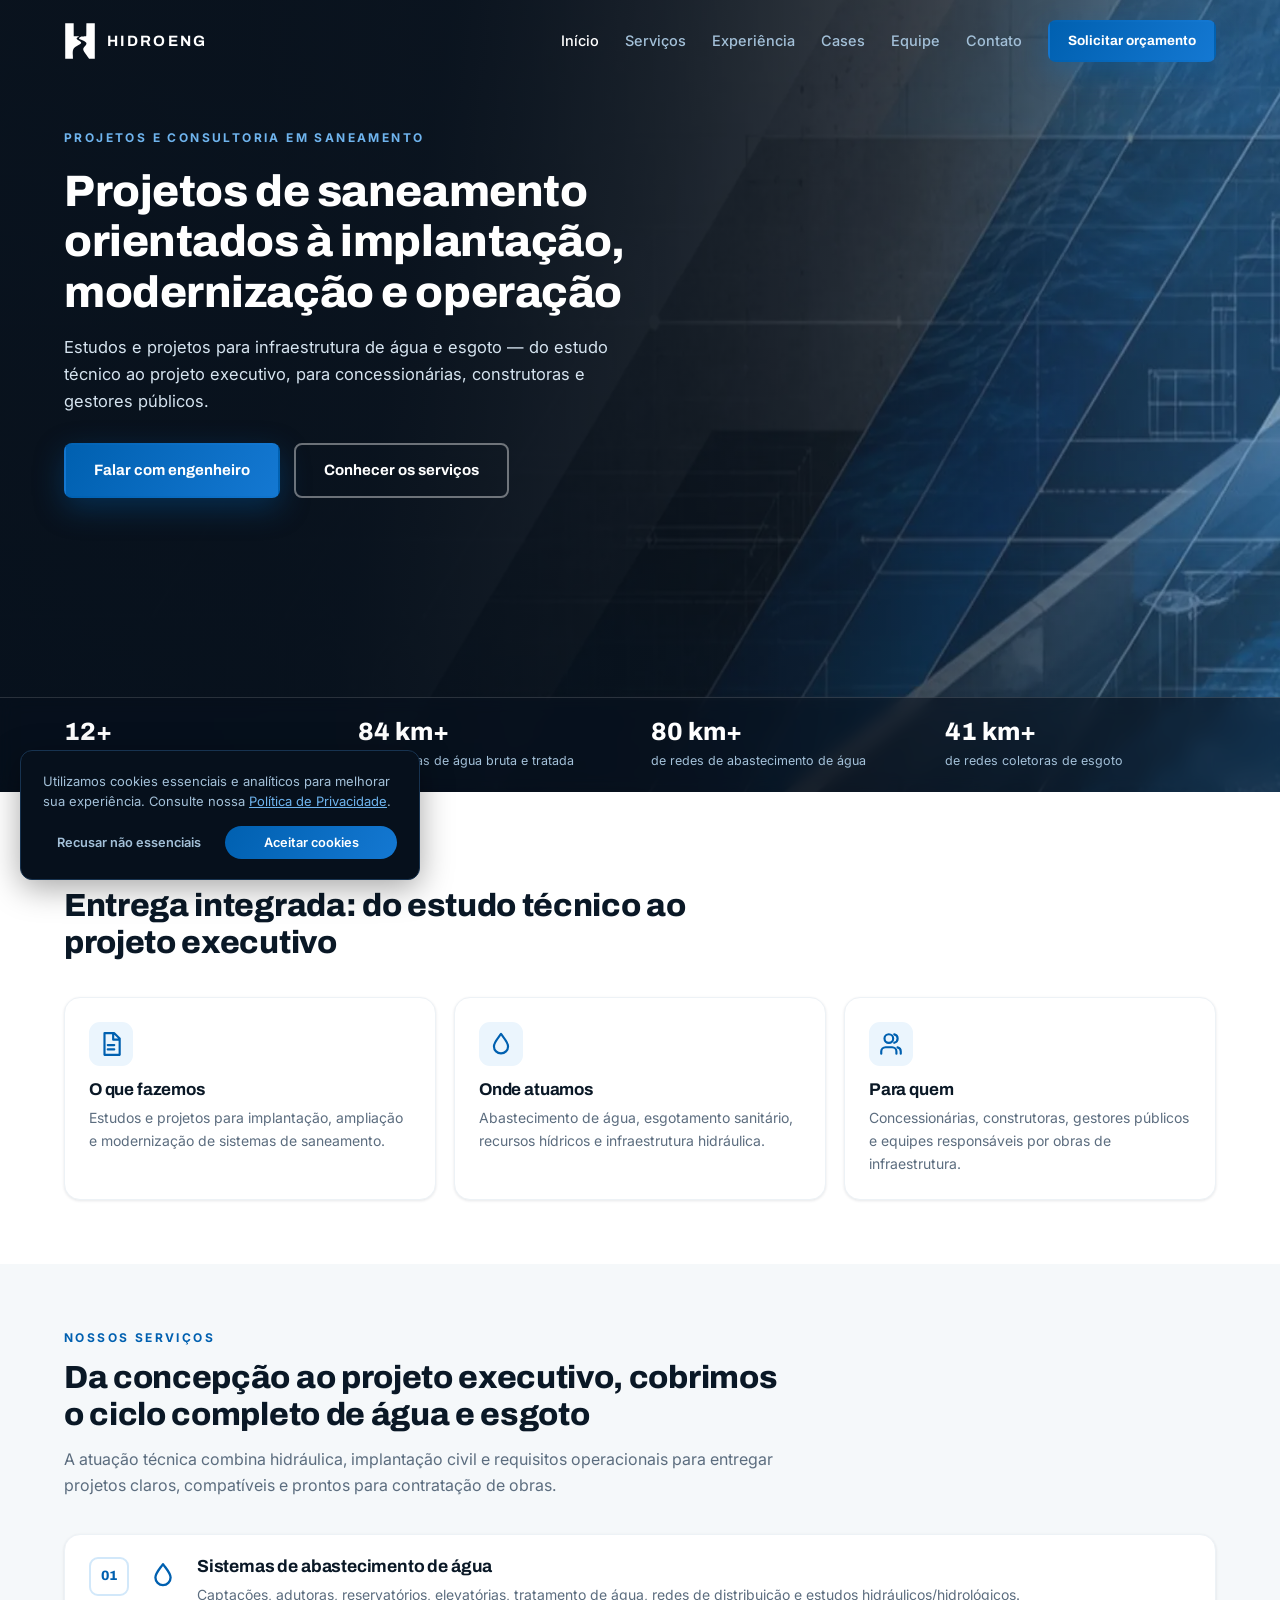
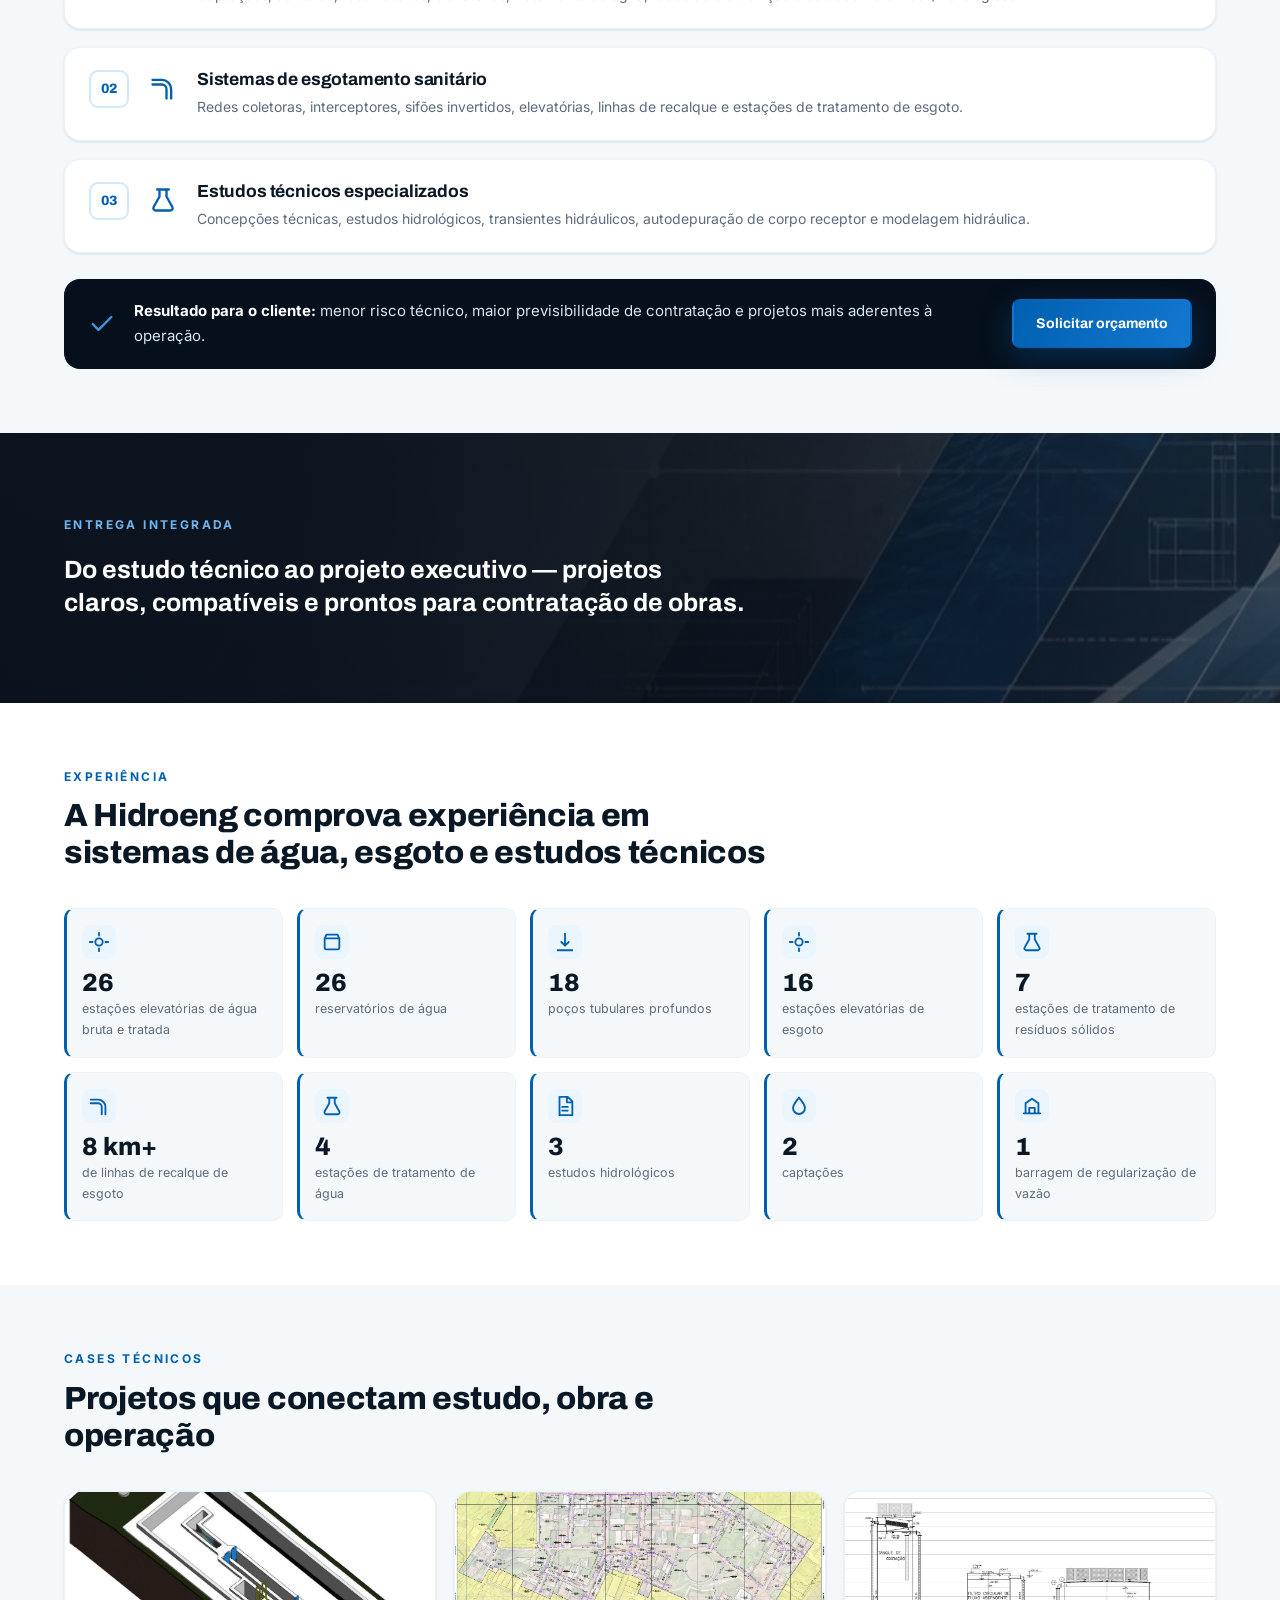
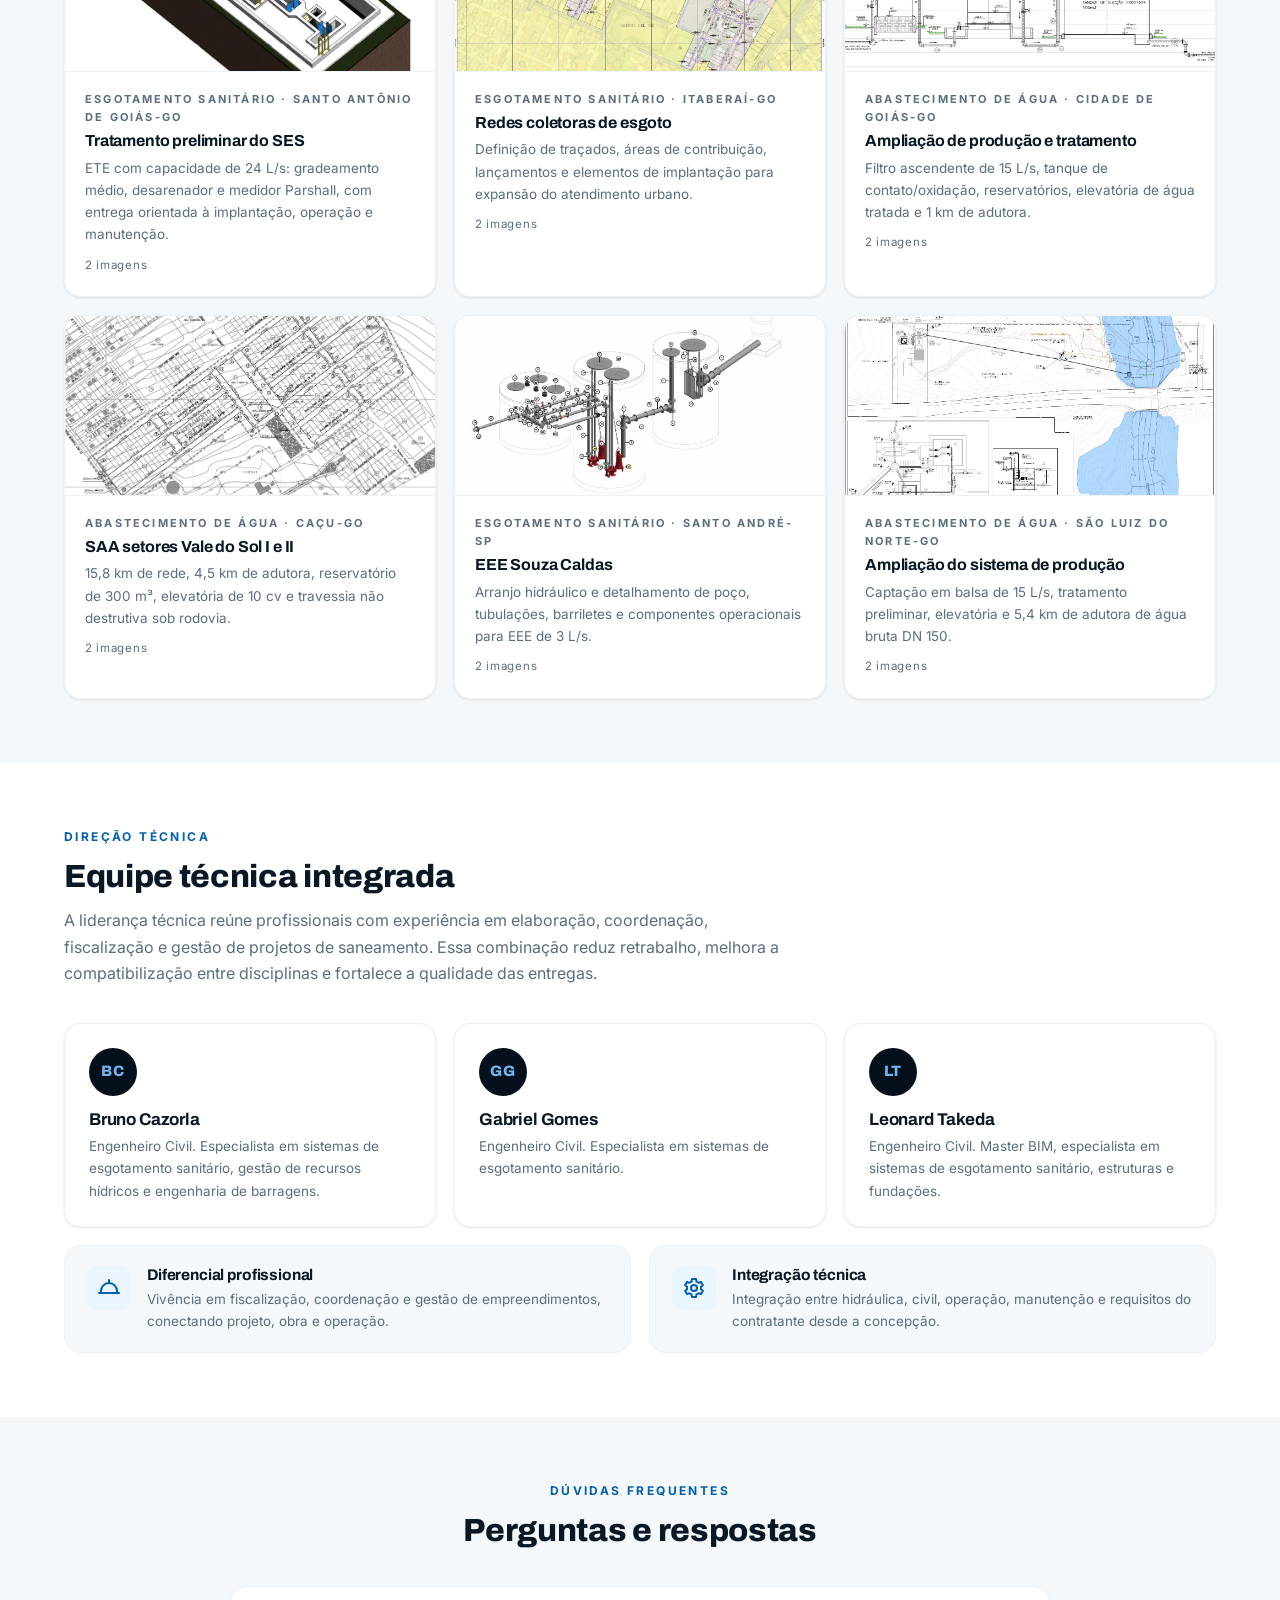
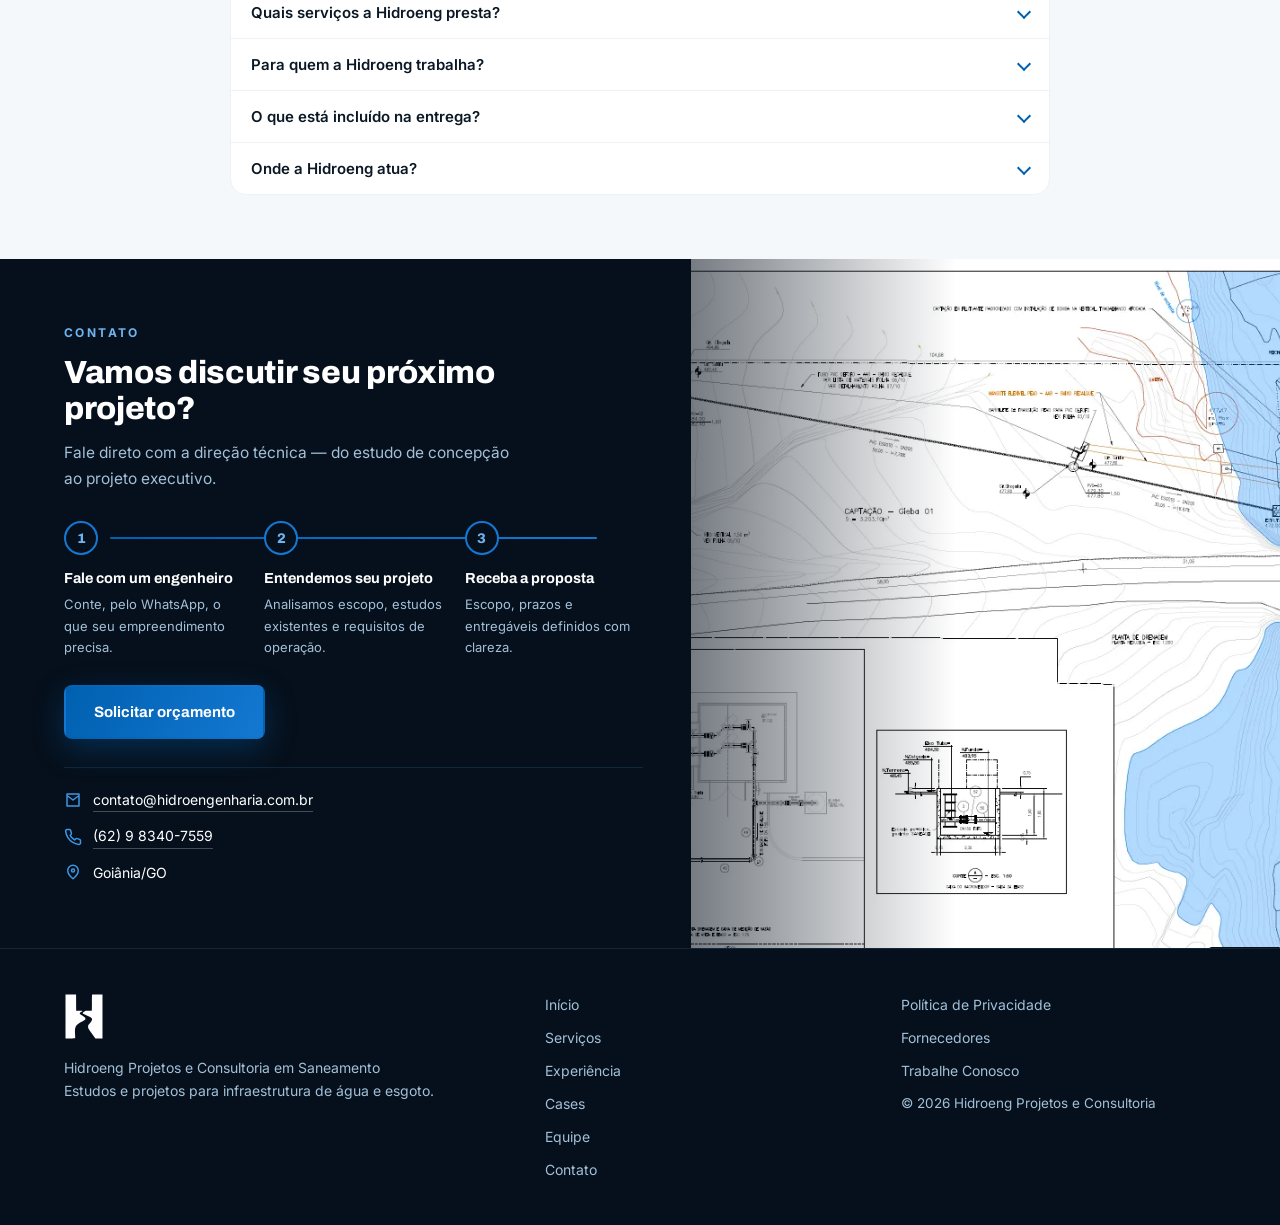
==== Site/index.html @ 8f7444ea "Revisão: composição compacta + proporção 60-30-10 (cases em tema claro); CTA split assimétrico; vers" ====
<!DOCTYPE html>
<html lang="pt-BR">
<head>
<meta charset="UTF-8">
<meta name="viewport" content="width=device-width, initial-scale=1.0">
<title>Hidroeng — Projetos e Consultoria em Saneamento | Goiânia/GO</title>
<meta name="description" content="Estudos e projetos para infraestrutura de água e esgoto — do estudo técnico ao projeto executivo, para concessionárias, construtoras e gestores públicos.">
<link rel="icon" type="image/svg+xml" href="assets/logos/logo-azul.svg">
<link rel="icon" type="image/png" href="assets/logos/favicon.png">
<link rel="preconnect" href="https://fonts.googleapis.com">
<link rel="preconnect" href="https://fonts.gstatic.com" crossorigin>
<link href="https://fonts.googleapis.com/css2?family=Archivo:wght@500;600;700;800&family=Inter:wght@400;500;600;700&display=swap" rel="stylesheet">
<link rel="stylesheet" href="css/styles.css">
</head>
<body>

<a href="#inicio" class="skip-link">Pular para o conteúdo</a>

<!-- Loader -->
<div class="loader" id="loader" aria-hidden="true">
  <img src="assets/logos/logo-branco.svg" alt="" width="56" height="66">
  <div class="loader-bar"><span></span></div>
</div>

<!-- Header -->
<header class="header" id="header">
  <div class="container header-inner">
    <a href="#inicio" class="brand" aria-label="Hidroeng — início">
      <img src="assets/logos/logo-branco.svg" alt="Hidroeng" width="34" height="40">
      <span>HIDROENG</span>
    </a>
    <nav class="nav" id="nav" aria-label="Navegação principal">
      <a href="#inicio">Início</a>
      <a href="#servicos">Serviços</a>
      <a href="#experiencia">Experiência</a>
      <a href="#cases">Cases</a>
      <a href="#equipe">Equipe</a>
      <a href="#contato">Contato</a>
      <a href="#contato" class="btn btn-primary btn-sm nav-cta" data-wa-btn="menu">Solicitar orçamento</a>
    </nav>
    <button class="burger" id="burger" aria-label="Abrir menu" aria-expanded="false" aria-controls="nav">
      <span></span><span></span><span></span>
    </button>
  </div>
</header>

<main>

<!-- 1. HERO -->
<section class="hero" id="inicio">
  <div class="hero-bg" data-parallax="0.1">
    <img src="assets/img/hero.webp" alt="Infraestrutura de barragem com lâmina d'água e linhas de projeto de engenharia" fetchpriority="high">
  </div>
  <div class="hero-overlay" aria-hidden="true"></div>
  <div class="container hero-inner">
    <p class="overline overline-hero" data-reveal>Projetos e Consultoria em Saneamento</p>
    <h1 data-reveal>Projetos de saneamento orientados à implantação, modernização e&nbsp;operação</h1>
    <p class="hero-sub" data-reveal>Estudos e projetos para infraestrutura de água e esgoto — do estudo técnico ao projeto executivo, para concessionárias, construtoras e gestores públicos.</p>
    <div class="hero-actions" data-reveal>
      <a href="#contato" class="btn btn-primary btn-lg" data-wa-btn="hero">Falar com engenheiro</a>
      <a href="#servicos" class="btn btn-ghost-light btn-lg">Conhecer os serviços</a>
    </div>
  </div>
  <div class="hero-stats">
    <div class="container hero-stats-grid">
      <div class="hstat" data-reveal><b><span data-count="12">12</span>+</b><span>anos de experiência em saneamento</span></div>
      <div class="hstat" data-reveal><b><span data-count="84">84</span> km+</b><span>de adutoras de água bruta e tratada</span></div>
      <div class="hstat" data-reveal><b><span data-count="80">80</span> km+</b><span>de redes de abastecimento de água</span></div>
      <div class="hstat" data-reveal><b><span data-count="41">41</span> km+</b><span>de redes coletoras de esgoto</span></div>
    </div>
  </div>
</section>

<!-- 2. APRESENTAÇÃO -->
<section class="section" id="apresentacao">
  <div class="container">
    <div class="section-head" data-reveal>
      <p class="overline">Apresentação</p>
      <h2>Entrega integrada: do estudo técnico ao projeto executivo</h2>
    </div>
    <div class="grid-3">
      <article class="fcard" data-reveal>
        <div class="ico" aria-hidden="true"><svg width="26" height="26" viewBox="0 0 24 24" fill="none" stroke="currentColor" stroke-width="2" stroke-linecap="round" stroke-linejoin="round"><path d="M6 2h9l5 5v15H6zM14 2v6h6M9 13h6M9 17h6"/></svg></div>
        <h3>O que fazemos</h3>
        <p>Estudos e projetos para implantação, ampliação e modernização de sistemas de saneamento.</p>
      </article>
      <article class="fcard" data-reveal>
        <div class="ico" aria-hidden="true"><svg width="26" height="26" viewBox="0 0 24 24" fill="none" stroke="currentColor" stroke-width="2" stroke-linecap="round" stroke-linejoin="round"><path d="M12 2.7C9 7 5.5 10.4 5.5 14.2a6.5 6.5 0 0 0 13 0C18.5 10.4 15 7 12 2.7z"/></svg></div>
        <h3>Onde atuamos</h3>
        <p>Abastecimento de água, esgotamento sanitário, recursos hídricos e infraestrutura hidráulica.</p>
      </article>
      <article class="fcard" data-reveal>
        <div class="ico" aria-hidden="true"><svg width="26" height="26" viewBox="0 0 24 24" fill="none" stroke="currentColor" stroke-width="2" stroke-linecap="round" stroke-linejoin="round"><path d="M17 21v-2a4 4 0 0 0-4-4H7a4 4 0 0 0-4 4v2M10 3a4 4 0 1 0 0 8 4 4 0 0 0 0-8zM21 21v-2a4 4 0 0 0-3-3.9M15 3.1a4 4 0 0 1 0 7.8"/></svg></div>
        <h3>Para quem</h3>
        <p>Concessionárias, construtoras, gestores públicos e equipes responsáveis por obras de infraestrutura.</p>
      </article>
    </div>
  </div>
</section>

<!-- 3. SERVIÇOS -->
<section class="section section-alt" id="servicos">
  <div class="container">
    <div class="section-head" data-reveal>
      <p class="overline">Nossos serviços</p>
      <h2>Da concepção ao projeto executivo, cobrimos o ciclo completo de água e esgoto</h2>
      <p class="lede">A atuação técnica combina hidráulica, implantação civil e requisitos operacionais para entregar projetos claros, compatíveis e prontos para contratação de obras.</p>
    </div>
    <div class="svc-list">
      <article class="svc" data-reveal>
        <span class="svc-n" aria-hidden="true">01</span>
        <div class="svc-ico" aria-hidden="true"><svg width="28" height="28" viewBox="0 0 24 24" fill="none" stroke="currentColor" stroke-width="2" stroke-linecap="round" stroke-linejoin="round"><path d="M12 2.7C9 7 5.5 10.4 5.5 14.2a6.5 6.5 0 0 0 13 0C18.5 10.4 15 7 12 2.7z"/></svg></div>
        <div>
          <h3>Sistemas de abastecimento de água</h3>
          <p>Captações, adutoras, reservatórios, elevatórias, tratamento de água, redes de distribuição e estudos hidráulicos/hidrológicos.</p>
        </div>
      </article>
      <article class="svc" data-reveal>
        <span class="svc-n" aria-hidden="true">02</span>
        <div class="svc-ico" aria-hidden="true"><svg width="28" height="28" viewBox="0 0 24 24" fill="none" stroke="currentColor" stroke-width="2" stroke-linecap="round" stroke-linejoin="round"><path d="M3 9h8a4 4 0 0 1 4 4v8M3 5h8a8 8 0 0 1 8 8v8"/></svg></div>
        <div>
          <h3>Sistemas de esgotamento sanitário</h3>
          <p>Redes coletoras, interceptores, sifões invertidos, elevatórias, linhas de recalque e estações de tratamento de esgoto.</p>
        </div>
      </article>
      <article class="svc" data-reveal>
        <span class="svc-n" aria-hidden="true">03</span>
        <div class="svc-ico" aria-hidden="true"><svg width="28" height="28" viewBox="0 0 24 24" fill="none" stroke="currentColor" stroke-width="2" stroke-linecap="round" stroke-linejoin="round"><path d="M9 3v6l-5 9a2 2 0 0 0 1.8 3h12.4A2 2 0 0 0 20 18l-5-9V3M7 3h10"/></svg></div>
        <div>
          <h3>Estudos técnicos especializados</h3>
          <p>Concepções técnicas, estudos hidrológicos, transientes hidráulicos, autodepuração de corpo receptor e modelagem hidráulica.</p>
        </div>
      </article>
    </div>
    <div class="result-band" data-reveal>
      <svg width="28" height="28" viewBox="0 0 24 24" fill="none" stroke="currentColor" stroke-width="2" stroke-linecap="round" stroke-linejoin="round" aria-hidden="true"><path d="M20 6L9 17l-5-5"/></svg>
      <p><strong>Resultado para o cliente:</strong> menor risco técnico, maior previsibilidade de contratação e projetos mais aderentes à operação.</p>
      <a href="#contato" class="btn btn-primary btn-base" data-wa-btn="servicos">Solicitar orçamento</a>
    </div>
  </div>
</section>

<!-- Faixa editorial -->
<section class="editorial-break" data-parallax="0.12">
  <img src="assets/img/banda.webp" alt="" aria-hidden="true">
  <div class="container editorial-inner" data-reveal>
    <p class="overline overline-hero">Entrega integrada</p>
    <p class="editorial-line">Do estudo técnico ao projeto executivo — projetos claros, compatíveis e prontos para contratação de obras.</p>
  </div>
</section>

<!-- 4. EXPERIÊNCIA -->
<section class="section" id="experiencia">
  <div class="container">
    <div class="section-head" data-reveal>
      <p class="overline">Experiência</p>
      <h2>A Hidroeng comprova experiência em sistemas de água, esgoto e estudos técnicos</h2>
    </div>
    <div class="stats-grid">
      <div class="stat" data-reveal><div class="ico" aria-hidden="true"><svg width="22" height="22" viewBox="0 0 24 24" fill="none" stroke="currentColor" stroke-width="2" stroke-linecap="round" stroke-linejoin="round"><path d="M12 8a4 4 0 1 0 0 8 4 4 0 0 0 0-8zM12 2v3M12 19v3M2 12h3M19 12h3"/></svg></div><b><span data-count="27">27</span></b><span>estações elevatórias de água bruta e tratada</span></div>
      <div class="stat" data-reveal><div class="ico" aria-hidden="true"><svg width="22" height="22" viewBox="0 0 24 24" fill="none" stroke="currentColor" stroke-width="2" stroke-linecap="round" stroke-linejoin="round"><path d="M4 8h16v10a2 2 0 0 1-2 2H6a2 2 0 0 1-2-2zM4 8l2-4h12l2 4"/></svg></div><b><span data-count="27">27</span></b><span>reservatórios de água</span></div>
      <div class="stat" data-reveal><div class="ico" aria-hidden="true"><svg width="22" height="22" viewBox="0 0 24 24" fill="none" stroke="currentColor" stroke-width="2" stroke-linecap="round" stroke-linejoin="round"><path d="M12 3v13M8 12l4 4 4-4M4 21h16"/></svg></div><b><span data-count="20">20</span></b><span>poços tubulares profundos</span></div>
      <div class="stat" data-reveal><div class="ico" aria-hidden="true"><svg width="22" height="22" viewBox="0 0 24 24" fill="none" stroke="currentColor" stroke-width="2" stroke-linecap="round" stroke-linejoin="round"><path d="M12 8a4 4 0 1 0 0 8 4 4 0 0 0 0-8zM12 2v3M12 19v3M2 12h3M19 12h3"/></svg></div><b><span data-count="19">19</span></b><span>estações elevatórias de esgoto</span></div>
      <div class="stat" data-reveal><div class="ico" aria-hidden="true"><svg width="22" height="22" viewBox="0 0 24 24" fill="none" stroke="currentColor" stroke-width="2" stroke-linecap="round" stroke-linejoin="round"><path d="M9 3v6l-5 9a2 2 0 0 0 1.8 3h12.4A2 2 0 0 0 20 18l-5-9V3M7 3h10"/></svg></div><b><span data-count="9">9</span></b><span>estações de tratamento de resíduos sólidos</span></div>
      <div class="stat" data-reveal><div class="ico" aria-hidden="true"><svg width="22" height="22" viewBox="0 0 24 24" fill="none" stroke="currentColor" stroke-width="2" stroke-linecap="round" stroke-linejoin="round"><path d="M3 9h8a4 4 0 0 1 4 4v8M3 5h8a8 8 0 0 1 8 8v8"/></svg></div><b><span data-count="8">8</span> km+</b><span>de linhas de recalque de esgoto</span></div>
      <div class="stat" data-reveal><div class="ico" aria-hidden="true"><svg width="22" height="22" viewBox="0 0 24 24" fill="none" stroke="currentColor" stroke-width="2" stroke-linecap="round" stroke-linejoin="round"><path d="M9 3v6l-5 9a2 2 0 0 0 1.8 3h12.4A2 2 0 0 0 20 18l-5-9V3M7 3h10"/></svg></div><b><span data-count="4">4</span></b><span>estações de tratamento de água</span></div>
      <div class="stat" data-reveal><div class="ico" aria-hidden="true"><svg width="22" height="22" viewBox="0 0 24 24" fill="none" stroke="currentColor" stroke-width="2" stroke-linecap="round" stroke-linejoin="round"><path d="M6 2h9l5 5v15H6zM14 2v6h6M9 13h6M9 17h6"/></svg></div><b><span data-count="4">4</span></b><span>estudos hidrológicos</span></div>
      <div class="stat" data-reveal><div class="ico" aria-hidden="true"><svg width="22" height="22" viewBox="0 0 24 24" fill="none" stroke="currentColor" stroke-width="2" stroke-linecap="round" stroke-linejoin="round"><path d="M12 2.7C9 7 5.5 10.4 5.5 14.2a6.5 6.5 0 0 0 13 0C18.5 10.4 15 7 12 2.7z"/></svg></div><b><span data-count="2">2</span></b><span>captações</span></div>
      <div class="stat" data-reveal><div class="ico" aria-hidden="true"><svg width="22" height="22" viewBox="0 0 24 24" fill="none" stroke="currentColor" stroke-width="2" stroke-linecap="round" stroke-linejoin="round"><path d="M3 20h18M5 20V9l7-5 7 5v11M9 20v-6h6v6"/></svg></div><b><span data-count="1">1</span></b><span>barragem de regularização de vazão</span></div>
    </div>
  </div>
</section>

<!-- 5. CASES -->
<section class="section section-alt" id="cases">
  <div class="container">
    <div class="section-head" data-reveal>
      <p class="overline">Cases técnicos</p>
      <h2>Projetos que conectam estudo, obra e operação</h2>
    </div>
    <div class="portfolio-grid">
      <article class="pcard" data-reveal data-gallery="assets/img/cases/santo-antonio-01.webp|assets/img/cases/santo-antonio-02.webp" data-title="Tratamento preliminar do SES de Santo Antônio de Goiás" tabindex="0" role="button" aria-label="Abrir galeria: Tratamento preliminar do SES de Santo Antônio de Goiás, 2 imagens">
        <figure><img src="assets/img/cases/santo-antonio-01.webp" alt="Modelo BIM 3D do tratamento preliminar da ETE de Santo Antônio de Goiás" loading="lazy">
          <span class="zoom" aria-hidden="true"><svg width="20" height="20" viewBox="0 0 24 24" fill="none" stroke="currentColor" stroke-width="2" stroke-linecap="round"><circle cx="11" cy="11" r="7"/><path d="M21 21l-4.3-4.3M11 8v6M8 11h6"/></svg></span>
        </figure>
        <div class="pcard-body">
          <p class="overline">Esgotamento sanitário · Santo Antônio de Goiás-GO</p>
          <h3>Tratamento preliminar do SES</h3>
          <p>ETE com capacidade de 24 L/s: gradeamento médio, desarenador e medidor Parshall, com entrega orientada à implantação, operação e manutenção.</p>
          <small>2 imagens</small>
        </div>
      </article>
      <article class="pcard" data-reveal data-gallery="assets/img/cases/itaberai-01.webp|assets/img/cases/itaberai-02.webp" data-title="Redes coletoras de esgoto de Itaberaí-GO" tabindex="0" role="button" aria-label="Abrir galeria: Redes coletoras de esgoto de Itaberaí-GO, 2 imagens">
        <figure><img src="assets/img/cases/itaberai-01.webp" alt="Planta de redes coletoras de esgoto de Itaberaí-GO" loading="lazy">
          <span class="zoom" aria-hidden="true"><svg width="20" height="20" viewBox="0 0 24 24" fill="none" stroke="currentColor" stroke-width="2" stroke-linecap="round"><circle cx="11" cy="11" r="7"/><path d="M21 21l-4.3-4.3M11 8v6M8 11h6"/></svg></span>
        </figure>
        <div class="pcard-body">
          <p class="overline">Esgotamento sanitário · Itaberaí-GO</p>
          <h3>Redes coletoras de esgoto</h3>
          <p>Definição de traçados, áreas de contribuição, lançamentos e elementos de implantação para expansão do atendimento urbano.</p>
          <small>2 imagens</small>
        </div>
      </article>
      <article class="pcard" data-reveal data-gallery="assets/img/cases/cidade-goias-01.webp|assets/img/cases/cidade-goias-02.webp" data-title="Ampliação do sistema de produção e tratamento — Cidade de Goiás" tabindex="0" role="button" aria-label="Abrir galeria: Ampliação do sistema de produção e tratamento, Cidade de Goiás, 2 imagens">
        <figure><img src="assets/img/cases/cidade-goias-01.webp" alt="Desenho técnico da ampliação do sistema de produção e tratamento da Cidade de Goiás" loading="lazy">
          <span class="zoom" aria-hidden="true"><svg width="20" height="20" viewBox="0 0 24 24" fill="none" stroke="currentColor" stroke-width="2" stroke-linecap="round"><circle cx="11" cy="11" r="7"/><path d="M21 21l-4.3-4.3M11 8v6M8 11h6"/></svg></span>
        </figure>
        <div class="pcard-body">
          <p class="overline">Abastecimento de água · Cidade de Goiás-GO</p>
          <h3>Ampliação de produção e tratamento</h3>
          <p>Filtro ascendente de 15 L/s, tanque de contato/oxidação, reservatórios, elevatória de água tratada e 1 km de adutora.</p>
          <small>2 imagens</small>
        </div>
      </article>
      <article class="pcard" data-reveal data-gallery="assets/img/cases/cacu-01.webp|assets/img/cases/cacu-02.webp" data-title="SAA setores Vale do Sol I e II — Caçu-GO" tabindex="0" role="button" aria-label="Abrir galeria: SAA setores Vale do Sol I e II, Caçu-GO, 2 imagens">
        <figure><img src="assets/img/cases/cacu-01.webp" alt="Planta do sistema de abastecimento de água dos setores Vale do Sol I e II em Caçu-GO" loading="lazy">
          <span class="zoom" aria-hidden="true"><svg width="20" height="20" viewBox="0 0 24 24" fill="none" stroke="currentColor" stroke-width="2" stroke-linecap="round"><circle cx="11" cy="11" r="7"/><path d="M21 21l-4.3-4.3M11 8v6M8 11h6"/></svg></span>
        </figure>
        <div class="pcard-body">
          <p class="overline">Abastecimento de água · Caçu-GO</p>
          <h3>SAA setores Vale do Sol I e II</h3>
          <p>15,8 km de rede, 4,5 km de adutora, reservatório de 300 m³, elevatória de 10 cv e travessia não destrutiva sob rodovia.</p>
          <small>2 imagens</small>
        </div>
      </article>
      <article class="pcard" data-reveal data-gallery="assets/img/cases/santo-andre-01.webp|assets/img/cases/santo-andre-02.webp" data-title="Estação Elevatória de Esgoto Souza Caldas — Santo André-SP" tabindex="0" role="button" aria-label="Abrir galeria: Estação Elevatória de Esgoto Souza Caldas, Santo André-SP, 2 imagens">
        <figure><img src="assets/img/cases/santo-andre-01.webp" alt="Modelo 3D do arranjo hidráulico da Estação Elevatória de Esgoto Souza Caldas" loading="lazy">
          <span class="zoom" aria-hidden="true"><svg width="20" height="20" viewBox="0 0 24 24" fill="none" stroke="currentColor" stroke-width="2" stroke-linecap="round"><circle cx="11" cy="11" r="7"/><path d="M21 21l-4.3-4.3M11 8v6M8 11h6"/></svg></span>
        </figure>
        <div class="pcard-body">
          <p class="overline">Esgotamento sanitário · Santo André-SP</p>
          <h3>EEE Souza Caldas</h3>
          <p>Arranjo hidráulico e detalhamento de poço, tubulações, barriletes e componentes operacionais para EEE de 3 L/s.</p>
          <small>2 imagens</small>
        </div>
      </article>
      <article class="pcard" data-reveal data-gallery="assets/img/cases/sao-luiz-01.webp|assets/img/cases/sao-luiz-02.webp" data-title="Ampliação do sistema de produção de São Luiz do Norte-GO" tabindex="0" role="button" aria-label="Abrir galeria: Ampliação do sistema de produção de São Luiz do Norte-GO, 2 imagens">
        <figure><img src="assets/img/cases/sao-luiz-01.webp" alt="Planta da captação em balsa e adutora de água bruta de São Luiz do Norte-GO" loading="lazy">
          <span class="zoom" aria-hidden="true"><svg width="20" height="20" viewBox="0 0 24 24" fill="none" stroke="currentColor" stroke-width="2" stroke-linecap="round"><circle cx="11" cy="11" r="7"/><path d="M21 21l-4.3-4.3M11 8v6M8 11h6"/></svg></span>
        </figure>
        <div class="pcard-body">
          <p class="overline">Abastecimento de água · São Luiz do Norte-GO</p>
          <h3>Ampliação do sistema de produção</h3>
          <p>Captação em balsa de 15 L/s, tratamento preliminar, elevatória e 5,4 km de adutora de água bruta DN 150.</p>
          <small>2 imagens</small>
        </div>
      </article>
    </div>
  </div>
</section>

<!-- 6. EQUIPE -->
<section class="section" id="equipe">
  <div class="container">
    <div class="section-head" data-reveal>
      <p class="overline">Direção técnica</p>
      <h2>Equipe técnica integrada</h2>
      <p class="lede">A liderança técnica reúne profissionais com experiência em elaboração, coordenação, fiscalização e gestão de projetos de saneamento. Essa combinação reduz retrabalho, melhora a compatibilização entre disciplinas e fortalece a qualidade das entregas.</p>
    </div>
    <div class="grid-3 team-grid">
      <article class="tcard" data-reveal>
        <span class="tcard-init" aria-hidden="true">BC</span>
        <h3>Bruno Cazorla</h3>
        <p>Engenheiro Civil. Especialista em sistemas de esgotamento sanitário, gestão de recursos hídricos e engenharia de barragens.</p>
      </article>
      <article class="tcard" data-reveal>
        <span class="tcard-init" aria-hidden="true">GG</span>
        <h3>Gabriel Gomes</h3>
        <p>Engenheiro Civil. Especialista em sistemas de esgotamento sanitário.</p>
      </article>
      <article class="tcard" data-reveal>
        <span class="tcard-init" aria-hidden="true">LT</span>
        <h3>Leonard Takeda</h3>
        <p>Engenheiro Civil. Master BIM, especialista em sistemas de esgotamento sanitário, estruturas e fundações.</p>
      </article>
    </div>
    <div class="grid-2 team-extra">
      <article class="ecard" data-reveal>
        <div class="ico" aria-hidden="true"><svg width="24" height="24" viewBox="0 0 24 24" fill="none" stroke="currentColor" stroke-width="2" stroke-linecap="round" stroke-linejoin="round"><path d="M4 15a8 8 0 0 1 16 0v2H4zM2 17h20M12 7V4"/></svg></div>
        <div>
          <h3>Diferencial profissional</h3>
          <p>Vivência em fiscalização, coordenação e gestão de empreendimentos, conectando projeto, obra e operação.</p>
        </div>
      </article>
      <article class="ecard" data-reveal>
        <div class="ico" aria-hidden="true"><svg width="24" height="24" viewBox="0 0 24 24" fill="none" stroke="currentColor" stroke-width="2" stroke-linecap="round" stroke-linejoin="round"><path d="M12 9a3 3 0 1 0 0 6 3 3 0 0 0 0-6zM19 12a7 7 0 0 0-.1-1.2l2-1.6-2-3.4-2.4 1a7 7 0 0 0-2-1.2L14 3h-4l-.5 2.6a7 7 0 0 0-2 1.2l-2.4-1-2 3.4 2 1.6a7 7 0 0 0 0 2.4l-2 1.6 2 3.4 2.4-1a7 7 0 0 0 2 1.2L10 21h4l.5-2.6a7 7 0 0 0 2-1.2l2.4 1 2-3.4-2-1.6c.07-.4.1-.8.1-1.2z"/></svg></div>
        <div>
          <h3>Integração técnica</h3>
          <p>Integração entre hidráulica, civil, operação, manutenção e requisitos do contratante desde a concepção.</p>
        </div>
      </article>
    </div>
  </div>
</section>

<!-- 7. FAQ -->
<section class="section section-alt" id="faq">
  <div class="container">
    <div class="section-head section-head-center" data-reveal>
      <p class="overline">Dúvidas frequentes</p>
      <h2>Perguntas e respostas</h2>
    </div>
    <div class="faq-list" data-reveal>
      <div class="faq-item">
        <button class="faq-q" aria-expanded="false">Quais serviços a Hidroeng presta?<span class="chev" aria-hidden="true"></span></button>
        <div class="faq-a"><p>Estudos e projetos para implantação, ampliação e modernização de sistemas de saneamento: abastecimento de água, esgotamento sanitário, recursos hídricos e infraestrutura hidráulica.</p></div>
      </div>
      <div class="faq-item">
        <button class="faq-q" aria-expanded="false">Para quem a Hidroeng trabalha?<span class="chev" aria-hidden="true"></span></button>
        <div class="faq-a"><p>Concessionárias, construtoras, gestores públicos e equipes responsáveis por obras de infraestrutura.</p></div>
      </div>
      <div class="faq-item">
        <button class="faq-q" aria-expanded="false">O que está incluído na entrega?<span class="chev" aria-hidden="true"></span></button>
        <div class="faq-a"><p>Entrega integrada: do estudo técnico ao projeto executivo, orientado à implantação, operação e manutenção.</p></div>
      </div>
      <div class="faq-item">
        <button class="faq-q" aria-expanded="false">Onde a Hidroeng atua?<span class="chev" aria-hidden="true"></span></button>
        <div class="faq-a"><p>Sediada em Goiânia/GO, com projetos desenvolvidos em Goiás e em outros estados, como São Paulo.</p></div>
      </div>
    </div>
  </div>
</section>

<!-- 8. CTA FINAL — split assimétrico com imagem sangrando até a borda -->
<section class="section-dark cta-final" id="contato">
  <div class="cta-split">
    <div class="cta-content" data-reveal>
      <p class="overline">Contato</p>
      <h2>Vamos discutir seu próximo projeto?</h2>
      <p class="cta-lede">Fale direto com a direção técnica — do estudo de concepção ao projeto executivo.</p>
      <div class="howto" id="howto">
        <h3 class="sr-only">Como solicitar seu orçamento</h3>
        <div class="howto-line" aria-hidden="true"><span></span></div>
        <div class="howto-row">
          <div class="hstep">
            <span class="hstep-n" aria-hidden="true">1</span>
            <div><b>Fale com um engenheiro</b><p>Conte, pelo WhatsApp, o que seu empreendimento precisa.</p></div>
          </div>
          <div class="hstep">
            <span class="hstep-n" aria-hidden="true">2</span>
            <div><b>Entendemos seu projeto</b><p>Analisamos escopo, estudos existentes e requisitos de operação.</p></div>
          </div>
          <div class="hstep">
            <span class="hstep-n" aria-hidden="true">3</span>
            <div><b>Receba a proposta</b><p>Escopo, prazos e entregáveis definidos com clareza.</p></div>
          </div>
        </div>
      </div>
      <a href="#contato" class="btn btn-primary btn-lg" data-wa-btn="cta-final">Solicitar orçamento</a>
      <ul class="contact-list contact-compact">
        <li><svg width="18" height="18" viewBox="0 0 24 24" fill="none" stroke="currentColor" stroke-width="2" stroke-linecap="round" stroke-linejoin="round" aria-hidden="true"><path d="M4 4h16v16H4zM4 6l8 6 8-6"/></svg><a href="mailto:contato@hidroengenharia.com.br">contato@hidroengenharia.com.br</a></li>
        <li><svg width="18" height="18" viewBox="0 0 24 24" fill="none" stroke="currentColor" stroke-width="2" stroke-linecap="round" stroke-linejoin="round" aria-hidden="true"><path d="M22 16.9v3a2 2 0 0 1-2.2 2 19.8 19.8 0 0 1-8.6-3 19.5 19.5 0 0 1-6-6 19.8 19.8 0 0 1-3-8.7A2 2 0 0 1 4.1 2h3a2 2 0 0 1 2 1.7c.13.96.36 1.9.7 2.8a2 2 0 0 1-.45 2.1L8.1 9.9a16 16 0 0 0 6 6l1.3-1.3a2 2 0 0 1 2.1-.45c.9.34 1.84.57 2.8.7A2 2 0 0 1 22 16.9z"/></svg><a href="tel:+5562983407559">(62) 9 8340-7559</a></li>
        <li><svg width="18" height="18" viewBox="0 0 24 24" fill="none" stroke="currentColor" stroke-width="2" stroke-linecap="round" stroke-linejoin="round" aria-hidden="true"><path d="M12 21s-7-5.5-7-11a7 7 0 0 1 14 0c0 5.5-7 11-7 11zM12 12a2 2 0 1 0 0-4 2 2 0 0 0 0 4z"/></svg><span>Goiânia/GO</span></li>
      </ul>
    </div>
    <div class="cta-media" aria-hidden="true">
      <img src="assets/img/cases/sao-luiz-01.webp" alt="" loading="lazy">
    </div>
  </div>
</section>

</main>

<!-- Footer -->
<footer class="footer">
  <div class="container footer-inner">
    <div class="footer-brand">
      <img src="assets/logos/logo-branco.svg" alt="Hidroeng" width="40" height="47">
      <p>Hidroeng Projetos e Consultoria em Saneamento<br>Estudos e projetos para infraestrutura de água e esgoto.</p>
    </div>
    <nav class="footer-nav" aria-label="Navegação do rodapé">
      <a href="#inicio">Início</a>
      <a href="#servicos">Serviços</a>
      <a href="#experiencia">Experiência</a>
      <a href="#cases">Cases</a>
      <a href="#equipe">Equipe</a>
      <a href="#contato">Contato</a>
    </nav>
    <div class="footer-meta">
      <a href="#" data-modal="privacyOverlay">Política de Privacidade</a>
      <a href="fornecedores/">Fornecedores</a>
      <a href="trabalhe-conosco/">Trabalhe Conosco</a>
      <p>© <span id="year">2026</span> Hidroeng Projetos e Consultoria</p>
    </div>
  </div>
</footer>

<!-- Lightbox -->
<div class="lightbox" id="lightbox" aria-hidden="true" role="dialog" aria-modal="true" aria-label="Galeria de imagens do projeto">
  <button class="lb-close" id="lbClose" aria-label="Fechar galeria">&times;</button>
  <button class="lb-prev" id="lbPrev" aria-label="Imagem anterior">&#8249;</button>
  <figure class="lb-stage">
    <img id="lbImg" src="" alt="">
    <figcaption><span id="lbTitle"></span><span id="lbCount"></span></figcaption>
  </figure>
  <button class="lb-next" id="lbNext" aria-label="Próxima imagem">&#8250;</button>
</div>

<!-- MODAL: POLÍTICA DE PRIVACIDADE -->
<div class="privacy-overlay" id="privacyOverlay" role="dialog" aria-modal="true" aria-label="Política de Privacidade">
  <div class="privacy-modal">
    <div class="privacy-header">
      <h2>Política de Privacidade</h2>
      <button class="privacy-close" id="privacyClose" aria-label="Fechar">&#x2715;</button>
    </div>
    <div class="privacy-body">
      <p>A <strong>Hidroeng Projetos e Consultoria</strong> está comprometida com a proteção dos seus dados pessoais, em conformidade com a <strong>LGPD (Lei nº 13.709/2018)</strong>.</p>
      <h3>1. Dados coletados</h3>
      <p>Coletamos apenas os dados fornecidos voluntariamente nos formulários: nome, e-mail, telefone e arquivos anexados.</p>
      <h3>2. Finalidade</h3>
      <ul><li>Responder à sua solicitação ou candidatura</li><li>Enviar comunicações relacionadas ao contato</li><li>Cumprir obrigações legais</li></ul>
      <h3>3. Compartilhamento</h3>
      <p>Seus dados não são vendidos nem compartilhados com terceiros, exceto quando exigido por lei.</p>
      <h3>4. Armazenamento e segurança</h3>
      <p>Dados armazenados em banco seguro com acesso restrito. Arquivos protegidos contra execução de código.</p>
      <h3>5. Seus direitos (LGPD)</h3>
      <ul><li>Acessar, corrigir ou excluir seus dados</li><li>Revogar consentimento a qualquer momento</li></ul>
      <p>Contato: <strong>contato@hidroengenharia.com.br</strong></p>
      <h3>6. Cookies</h3>
      <p>Utilizamos cookies essenciais e, com seu consentimento, cookies analíticos.</p>
      <h3>7. Contato</h3>
      <p><strong>Hidroeng Projetos e Consultoria</strong><br>contato@hidroengenharia.com.br<br>Goiânia/GO</p>
      <p style="color:#8DA0B3;font-size:11px;margin-top:24px">Última atualização: agosto de 2026</p>
    </div>
  </div>
</div>

<!-- COOKIE NOTICE -->
<div class="cookie-notice" id="cookieNotice" role="region" aria-label="Aviso de cookies">
  <p>Utilizamos cookies essenciais e analíticos para melhorar sua experiência. Consulte nossa <button data-modal="privacyOverlay">Política de Privacidade</button>.</p>
  <div class="cookie-actions">
    <button class="cookie-btn cookie-btn--decline" id="cookieDecline">Recusar não essenciais</button>
    <button class="cookie-btn cookie-btn--accept" id="cookieAccept">Aceitar cookies</button>
  </div>
</div>

<script src="js/app.js"></script>
</body>
</html>
---- Site/css/styles.css ----
/* ============================================================
   Hidroeng — styles.css (tokens do design-system/)
   ============================================================ */
:root{
  --navy-950:#06101C; --navy-900:#0A1826; --navy-800:#10263B; --navy-700:#173350;
  --navy-300:#6D96B8; --navy-200:#A3C0D8; --navy-100:#D6E4F0;
  --blue-700:#0056A0; --blue-600:#0060B0; --blue-500:#1478D2; --blue-400:#3D96E4;
  --blue-300:#6FB4EE; --blue-100:#D2E8FA; --blue-50:#EBF5FD;
  --ink:#0A1826; --paper:#FFFFFF; --gray-50:#F5F8FA; --gray-100:#EDF2F6;
  --gray-300:#C6D2DC; --gray-500:#5C6D7F; --gray-700:#3A4B5C;
  --gradient-accent:linear-gradient(120deg,#0060B0 0%,#1478D2 100%);
  --gradient-hero:linear-gradient(100deg,rgba(6,16,28,.93) 32%,rgba(6,16,28,.55) 68%,rgba(0,86,160,.35) 100%);
  --font-display:'Archivo',system-ui,sans-serif;
  --font-body:'Inter',system-ui,sans-serif;
  --shadow-sm:0 1px 3px rgba(10,24,38,.10);
  --shadow-md:0 4px 14px rgba(10,24,38,.12);
  --shadow-lg:0 12px 32px rgba(10,24,38,.16);
  --shadow-accent:0 10px 30px rgba(0,96,176,.35);
  --t-fast:150ms cubic-bezier(.4,0,.2,1);
  --t-base:250ms cubic-bezier(.4,0,.2,1);
  --e-reveal:cubic-bezier(.16,.84,.28,1);
  --radius:10px; --radius-lg:16px;
  --header-h:76px;
}
*{margin:0;padding:0;box-sizing:border-box}
html{scroll-behavior:smooth;scroll-padding-top:90px}
body{font-family:var(--font-body);color:var(--ink);background:var(--paper);line-height:1.65;font-size:16px;overflow-x:hidden}
img{max-width:100%;display:block}
h1,h2,h3{font-family:var(--font-display);line-height:1.15;letter-spacing:-.01em}
a{color:var(--blue-600)}
:focus-visible{outline:3px solid var(--blue-400);outline-offset:2px}
.container{width:100%;max-width:1200px;margin:0 auto;padding:0 24px}
.skip-link{position:absolute;left:-9999px;top:12px;z-index:300;background:var(--blue-600);color:#fff;padding:10px 18px;border-radius:8px;font-weight:600;text-decoration:none}
.skip-link:focus{left:12px}

/* ---------- Loader ---------- */
.loader{position:fixed;inset:0;background:var(--navy-950);z-index:200;display:flex;flex-direction:column;align-items:center;justify-content:center;gap:22px;transition:opacity .5s var(--e-reveal),visibility .5s}
.loader.done{opacity:0;visibility:hidden}
.loader-bar{width:150px;height:3px;background:var(--navy-800);border-radius:2px;overflow:hidden}
.loader-bar span{display:block;height:100%;width:0;background:var(--gradient-accent);animation:loadbar 1s var(--e-reveal) forwards}
@keyframes loadbar{to{width:100%}}

/* ---------- Header ---------- */
.header{position:fixed;top:0;left:0;right:0;z-index:100;padding:20px 0;transition:background var(--t-base),padding var(--t-base),box-shadow var(--t-base),transform .45s cubic-bezier(.4,0,.2,1)}
.header.solid{background:rgba(6,16,28,.96);backdrop-filter:blur(12px);padding:12px 0;box-shadow:0 2px 20px rgba(6,16,28,.4)}
.header.hidden{transform:translateY(-100%)}
.header-inner{display:flex;align-items:center;justify-content:space-between;gap:20px}
.brand{display:flex;align-items:center;gap:11px;text-decoration:none;color:#fff;font-family:var(--font-display);font-weight:700;letter-spacing:.14em;font-size:15px}
.brand img{width:32px;height:auto;transition:width var(--t-base)}
.header.solid .brand img{width:28px}
.nav{display:flex;align-items:center;gap:26px}
.nav a:not(.nav-cta){color:var(--navy-200);text-decoration:none;font-size:14.5px;font-weight:500;transition:color var(--t-fast)}
.nav a:not(.nav-cta):hover,.nav a.active:not(.nav-cta){color:#fff}
.burger{display:none;background:none;border:none;cursor:pointer;width:42px;height:42px;padding:10px;flex-direction:column;justify-content:center;gap:5px}
.burger span{display:block;height:2px;width:100%;background:#fff;border-radius:2px;transition:transform var(--t-base),opacity var(--t-base)}
.burger.open span:nth-child(1){transform:translateY(7px) rotate(45deg)}
.burger.open span:nth-child(2){opacity:0}
.burger.open span:nth-child(3){transform:translateY(-7px) rotate(-45deg)}

/* ---------- Botões ---------- */
.btn{display:inline-flex;align-items:center;justify-content:center;gap:8px;font-family:var(--font-display);font-weight:700;border-radius:8px;border:2px solid transparent;cursor:pointer;text-decoration:none;transition:transform var(--t-base),box-shadow var(--t-base),background var(--t-base),border-color var(--t-base),color var(--t-base)}
.btn-sm{padding:8px 18px;font-size:13.5px}
.btn-base{padding:11px 22px;font-size:14px}
.btn-lg{padding:13px 28px;font-size:15px}
.btn-primary{background:var(--gradient-accent);color:#fff;box-shadow:var(--shadow-accent)}
.btn-primary:hover{transform:translateY(-2px);box-shadow:0 14px 36px rgba(0,96,176,.45)}
.btn-primary:active{transform:scale(.975)}
.btn-ghost-light{border-color:rgba(255,255,255,.4);color:#fff}
.btn-ghost-light:hover{border-color:#fff;background:rgba(255,255,255,.08)}

/* ---------- Overline / heads ---------- */
.overline{font-size:12px;font-weight:700;letter-spacing:.2em;text-transform:uppercase;color:var(--blue-600);margin-bottom:12px}
.section-dark .overline,.cta-final .overline{color:var(--blue-300)}
.overline-hero{color:var(--blue-300);margin-bottom:18px}
.section{padding:64px 0}
.section-alt{background:var(--gray-50)}
.section-dark{background:var(--navy-950);color:#fff}
.section-head{max-width:720px;margin-bottom:36px}
.section-head h2{font-size:clamp(23px,2.8vw,32px);font-weight:800}
.section-head .lede{margin-top:12px;color:var(--gray-500);font-size:16px}
.section-dark .section-head .lede{color:var(--navy-200)}
.section-head-center{margin-left:auto;margin-right:auto;text-align:center}
p strong,.lede strong{color:var(--ink)}
.section-dark p strong,.cta-final p strong,.result-band p strong{color:#fff}

/* ---------- Hero ---------- */
.hero{position:relative;min-height:88vh;display:flex;flex-direction:column;justify-content:center;background:var(--navy-950);color:#fff;overflow:hidden}
.hero-bg{position:absolute;inset:-6% 0;z-index:0}
.hero-bg img{width:100%;height:100%;object-fit:cover;object-position:center 65%}
.hero-overlay{position:absolute;inset:0;z-index:1;background:var(--gradient-hero)}
.hero-inner{position:relative;z-index:2;padding-top:128px;padding-bottom:48px}
.hero h1{font-size:clamp(29px,4.2vw,44px);font-weight:800;max-width:820px;text-wrap:balance}
.hero-sub{margin-top:16px;max-width:580px;font-size:16.5px;color:var(--navy-100)}
.hero-actions{display:flex;gap:14px;flex-wrap:wrap;margin-top:28px}
.hero-stats{position:relative;z-index:2;margin-top:auto;border-top:1px solid rgba(255,255,255,.14);background:rgba(6,16,28,.55);backdrop-filter:blur(8px)}
.hero-stats-grid{display:grid;grid-template-columns:repeat(4,1fr);gap:22px;padding-top:20px;padding-bottom:20px}
.hstat b{display:block;font-family:var(--font-display);font-weight:800;font-size:25px;line-height:1.1}
.hstat span{font-size:12.5px;color:var(--navy-200)}
.hstat b span{font:inherit;color:inherit}

/* ---------- Grids / cards ---------- */
.grid-3{display:grid;grid-template-columns:repeat(3,1fr);gap:18px}
.grid-2{display:grid;grid-template-columns:repeat(2,1fr);gap:18px}
.fcard{background:#fff;border:1px solid var(--gray-100);border-radius:var(--radius-lg);padding:24px;position:relative;overflow:hidden;box-shadow:var(--shadow-sm);transition:transform var(--t-base),box-shadow var(--t-base)}
.fcard::before{content:"";position:absolute;top:0;left:0;right:0;height:4px;background:var(--gradient-accent);transform:scaleX(0);transform-origin:left;transition:transform var(--t-base)}
.fcard:hover{transform:translateY(-4px);box-shadow:var(--shadow-lg)}
.fcard:hover::before{transform:scaleX(1)}
.fcard .ico,.ecard .ico{width:44px;height:44px;border-radius:11px;background:var(--blue-50);display:flex;align-items:center;justify-content:center;color:var(--blue-600);margin-bottom:14px;flex:none}
.fcard h3{font-size:17px;margin-bottom:6px}
.fcard p{font-size:14px;color:var(--gray-500)}

/* ---------- Serviços ---------- */
.svc-list{display:grid;gap:18px}
.svc{display:flex;gap:20px;align-items:flex-start;background:#fff;border:1px solid var(--gray-100);border-radius:var(--radius-lg);padding:22px 24px;box-shadow:var(--shadow-sm);transition:transform var(--t-base),box-shadow var(--t-base)}
.svc:hover{transform:translateY(-3px);box-shadow:var(--shadow-md)}
.svc-n{font-family:var(--font-display);font-weight:800;font-size:13.5px;color:var(--blue-600);border:2px solid var(--blue-100);border-radius:9px;padding:6px 10px;flex:none}
.svc-ico{color:var(--blue-600);flex:none;margin-top:4px}
.svc h3{font-size:17.5px;margin-bottom:5px}
.svc p{color:var(--gray-500);font-size:14px}
.result-band{margin-top:26px;display:flex;align-items:center;gap:18px;flex-wrap:wrap;background:var(--navy-950);color:#fff;border-radius:var(--radius-lg);padding:20px 24px}
.result-band svg{color:var(--blue-400);flex:none}
.result-band p{flex:1;min-width:260px;font-size:15px;color:var(--navy-100)}

/* ---------- Faixa editorial ---------- */
.editorial-break{position:relative;min-height:270px;overflow:hidden;display:flex;align-items:center;background:var(--navy-950)}
.editorial-break img{position:absolute;top:-15%;left:0;width:100%;height:130%;object-fit:cover;object-position:center;z-index:0}
.editorial-break::after{content:"";position:absolute;inset:0;background:linear-gradient(100deg,rgba(6,16,28,.88) 20%,rgba(6,16,28,.6) 100%);z-index:1}
.editorial-inner{position:relative;z-index:2;color:#fff;padding-top:48px;padding-bottom:48px}
.editorial-line{font-family:var(--font-display);font-weight:700;font-size:clamp(18px,2.3vw,25px);line-height:1.35;max-width:700px;text-wrap:balance}

/* ---------- Stats ---------- */
.stats-grid{display:grid;grid-template-columns:repeat(5,1fr);gap:14px}
.stat{background:var(--gray-50);border:1px solid var(--gray-100);border-left:3px solid var(--blue-600);border-radius:var(--radius);padding:16px 15px;transition:transform var(--t-base),box-shadow var(--t-base)}
.stat:hover{transform:translateY(-3px);box-shadow:var(--shadow-md)}
.stat .ico{width:34px;height:34px;border-radius:9px;background:var(--blue-50);display:flex;align-items:center;justify-content:center;color:var(--blue-600);margin-bottom:10px}
.stat b{display:block;font-family:var(--font-display);font-weight:800;font-size:25px;line-height:1.1;color:var(--navy-900)}
.stat b span{font:inherit;color:inherit}
.stat>span{font-size:12.5px;color:var(--gray-500);display:block;margin-top:3px}

/* ---------- Portfólio / cases ---------- */
.portfolio-grid{display:grid;grid-template-columns:repeat(3,1fr);gap:18px}
.pcard{background:#fff;border:1px solid var(--gray-100);border-radius:var(--radius-lg);overflow:hidden;cursor:pointer;box-shadow:var(--shadow-sm);transition:transform var(--t-base),box-shadow var(--t-base)}
.pcard:hover{transform:translateY(-4px);box-shadow:var(--shadow-lg)}
.pcard figure{position:relative;height:180px;overflow:hidden;background:#fff;border-bottom:1px solid var(--gray-100)}
.pcard figure img{width:100%;height:100%;object-fit:cover;transition:transform .6s var(--e-reveal)}
.pcard:hover figure img{transform:scale(1.06)}
.pcard .zoom{position:absolute;right:14px;bottom:14px;width:40px;height:40px;border-radius:50%;background:var(--gradient-accent);color:#fff;display:flex;align-items:center;justify-content:center;opacity:0;transform:translateY(6px);transition:opacity var(--t-base),transform var(--t-base);box-shadow:var(--shadow-accent)}
.pcard:hover .zoom,.pcard:focus-visible .zoom{opacity:1;transform:translateY(0)}
.pcard-body{padding:18px 20px 20px}
.pcard-body .overline{font-size:11px;margin-bottom:6px}
.pcard-body h3{font-size:16px;margin-bottom:6px;color:var(--ink)}
.pcard-body p{font-size:13.5px;color:var(--gray-500)}
.pcard-body small{display:inline-block;margin-top:10px;font-size:11.5px;color:var(--gray-500);letter-spacing:.06em}

/* ---------- Equipe ---------- */
.team-grid{margin-bottom:18px}
.tcard{background:#fff;border:1px solid var(--gray-100);border-radius:var(--radius-lg);padding:24px;box-shadow:var(--shadow-sm);transition:transform var(--t-base),box-shadow var(--t-base)}
.tcard:hover{transform:translateY(-4px);box-shadow:var(--shadow-lg)}
.tcard-init{display:inline-flex;align-items:center;justify-content:center;width:48px;height:48px;border-radius:50%;background:var(--navy-950);color:var(--blue-300);font-family:var(--font-display);font-weight:800;font-size:15px;letter-spacing:.04em;margin-bottom:14px}
.tcard h3{font-size:17px;margin-bottom:6px}
.tcard p{font-size:13.5px;color:var(--gray-500)}
.ecard{display:flex;gap:16px;align-items:flex-start;background:var(--gray-50);border:1px solid var(--gray-100);border-radius:var(--radius-lg);padding:20px 22px}
.ecard h3{font-size:15.5px;margin-bottom:4px}
.ecard p{font-size:13.5px;color:var(--gray-500)}

/* ---------- FAQ ---------- */
.faq-list{max-width:820px;margin:0 auto;background:#fff;border:1px solid var(--gray-100);border-radius:var(--radius-lg);overflow:hidden}
.faq-item+.faq-item{border-top:1px solid var(--gray-100)}
.faq-q{width:100%;text-align:left;background:none;border:none;padding:16px 20px;font-family:var(--font-body);font-size:15px;font-weight:600;color:var(--ink);cursor:pointer;display:flex;justify-content:space-between;align-items:center;gap:16px;transition:background var(--t-fast)}
.faq-q:hover{background:var(--gray-50)}
.faq-q .chev{flex:none;width:10px;height:10px;border-right:2px solid var(--blue-600);border-bottom:2px solid var(--blue-600);transform:rotate(45deg);transition:transform var(--t-base)}
.faq-item.open .faq-q .chev{transform:rotate(-135deg)}
.faq-a{max-height:0;overflow:hidden;transition:max-height .4s var(--e-reveal)}
.faq-a p{padding:0 20px 18px;color:var(--gray-500);font-size:14px}

/* ---------- CTA final — split assimétrico c/ imagem sangrando ---------- */
.sr-only{position:absolute;width:1px;height:1px;padding:0;margin:-1px;overflow:hidden;clip:rect(0 0 0 0);white-space:nowrap;border:0}
.cta-split{display:grid;grid-template-columns:1.08fr .92fr;min-height:460px}
.cta-content{padding:64px 48px 64px max(24px,calc((100vw - 1200px)/2 + 24px))}
.cta-content h2{font-size:clamp(23px,2.8vw,32px);font-weight:800;max-width:520px}
.cta-lede{margin-top:12px;color:var(--navy-200);font-size:15.5px;max-width:460px}
.cta-media{position:relative;overflow:hidden}
.cta-media img{position:absolute;inset:0;width:100%;height:100%;object-fit:cover}
.cta-media::after{content:"";position:absolute;inset:0;background:linear-gradient(90deg,rgba(6,16,28,.55) 0%,rgba(6,16,28,0) 45%)}
.contact-list{list-style:none;margin-top:28px;display:grid;gap:12px}
.contact-list li{display:flex;align-items:center;gap:11px;font-size:14px}
.contact-list svg{color:var(--blue-400);flex:none}
.contact-list a{color:#fff;text-decoration:none;border-bottom:1px solid rgba(255,255,255,.25);transition:border-color var(--t-fast)}
.contact-list a:hover{border-color:var(--blue-400)}
.contact-compact{padding-top:20px;border-top:1px solid var(--navy-800)}
.howto{position:relative;margin:30px 0 26px}
.howto-row{display:grid;grid-template-columns:repeat(3,1fr);gap:22px}
.howto-line{position:absolute;top:16px;left:46px;right:46px;height:2px;background:var(--navy-800);border-radius:2px;overflow:hidden}
.howto-line span{display:block;width:100%;height:100%;background:var(--gradient-accent);transform:scaleX(0);transform-origin:left}
.howto.animate .howto-line span{transition:transform 1.1s var(--e-reveal) .1s;transform:scaleX(1)}
.hstep{position:relative;opacity:0;transform:translateY(14px)}
.howto.animate .hstep{opacity:1;transform:none;transition:opacity .7s var(--e-reveal),transform .7s var(--e-reveal)}
.howto.animate .hstep:nth-child(2){transition-delay:.18s}
.howto.animate .hstep:nth-child(3){transition-delay:.38s}
.hstep-n{width:34px;height:34px;border-radius:50%;background:var(--navy-950);border:2px solid var(--blue-500);color:var(--blue-300);font-family:var(--font-display);font-weight:800;font-size:14px;display:flex;align-items:center;justify-content:center;margin-bottom:12px;position:relative;z-index:1}
.hstep b{font-family:var(--font-display);font-size:14.5px;display:block;margin-bottom:3px}
.hstep p{font-size:13px;color:var(--navy-200)}

/* ---------- Footer ---------- */
.footer{background:var(--navy-950);color:var(--navy-200);border-top:1px solid var(--navy-800);padding:44px 0}
.footer-inner{display:grid;grid-template-columns:1.4fr 1fr 1fr;gap:40px;align-items:start}
.footer-brand p{margin-top:16px;font-size:14px;line-height:1.7}
.footer-nav{display:grid;gap:10px}
.footer-nav a,.footer-meta a{color:var(--navy-200);text-decoration:none;font-size:14px;transition:color var(--t-fast)}
.footer-nav a:hover,.footer-meta a:hover{color:#fff}
.footer-meta{display:grid;gap:10px;font-size:13.5px}

/* ---------- Lightbox ---------- */
.lightbox{position:fixed;inset:0;z-index:150;background:rgba(6,16,28,.96);display:flex;align-items:center;justify-content:center;opacity:0;visibility:hidden;transition:opacity var(--t-base),visibility var(--t-base)}
.lightbox.open{opacity:1;visibility:visible}
.lb-stage{max-width:min(1100px,86vw);max-height:82vh;display:flex;flex-direction:column;gap:14px}
.lb-stage img{max-width:100%;max-height:72vh;object-fit:contain;border-radius:10px;background:#fff}
.lb-stage figcaption{display:flex;justify-content:space-between;gap:20px;color:var(--navy-100);font-size:14px}
.lb-stage figcaption #lbCount{color:var(--blue-300);flex:none}
.lb-close,.lb-prev,.lb-next{position:absolute;background:rgba(255,255,255,.08);border:1px solid rgba(255,255,255,.2);color:#fff;cursor:pointer;border-radius:50%;width:52px;height:52px;font-size:26px;line-height:1;display:flex;align-items:center;justify-content:center;transition:background var(--t-fast)}
.lb-close:hover,.lb-prev:hover,.lb-next:hover{background:rgba(255,255,255,.18)}
.lb-close{top:22px;right:22px}
.lb-prev{left:22px;top:50%;transform:translateY(-50%)}
.lb-next{right:22px;top:50%;transform:translateY(-50%)}
.lightbox.single .lb-prev,.lightbox.single .lb-next{display:none}

/* ---------- Política de Privacidade + Cookie Notice (BuildV) ---------- */
.privacy-overlay{position:fixed;inset:0;z-index:900;background:rgba(6,16,28,.82);backdrop-filter:blur(6px);display:flex;align-items:center;justify-content:center;padding:20px;opacity:0;pointer-events:none;transition:opacity .3s ease}
.privacy-overlay.open{opacity:1;pointer-events:all}
.privacy-modal{background:#fff;border-radius:12px;width:100%;max-width:640px;max-height:86vh;display:flex;flex-direction:column;transform:translateY(20px);transition:transform .35s cubic-bezier(.16,1,.3,1)}
.privacy-overlay.open .privacy-modal{transform:translateY(0)}
.privacy-header{display:flex;align-items:center;justify-content:space-between;padding:20px 24px;border-bottom:1px solid var(--gray-100);flex-shrink:0}
.privacy-header h2{font-size:1rem;font-weight:700;color:var(--ink)}
.privacy-close{background:none;border:none;cursor:pointer;font-size:22px;color:var(--gray-500);padding:4px;line-height:1}
.privacy-body{overflow-y:auto;padding:24px;font-size:13px;line-height:1.78;color:var(--gray-700)}
.privacy-body h3{font-size:13px;font-weight:700;margin:20px 0 6px;color:var(--ink)}
.privacy-body p,.privacy-body ul{margin-bottom:12px}
.privacy-body ul{padding-left:18px}
.cookie-notice{position:fixed;bottom:20px;left:20px;z-index:700;background:var(--navy-950);border:1px solid var(--navy-700);border-radius:12px;padding:20px 22px;width:100%;max-width:400px;display:flex;flex-direction:column;gap:14px;box-shadow:0 8px 32px rgba(0,0,0,.35);transform:translateY(calc(100% + 24px));transition:transform .48s cubic-bezier(.16,1,.3,1)}
.cookie-notice.show{transform:translateY(0)}
.cookie-notice p{font-size:.81rem;color:var(--navy-200);line-height:1.6}
.cookie-notice p button{background:none;border:none;padding:0;color:var(--blue-300);font-size:inherit;font-family:inherit;cursor:pointer;text-decoration:underline}
.cookie-actions{display:flex;gap:10px}
.cookie-btn{flex:1;padding:9px 14px;border-radius:100px;font-family:var(--font-body);font-size:.8rem;font-weight:600;cursor:pointer;white-space:nowrap;text-align:center}
.cookie-btn--accept{background:var(--gradient-accent);color:#fff;border:none}
.cookie-btn--decline{background:transparent;color:var(--navy-200);border:1px solid var(--navy-600)}
@media (max-width:560px){.cookie-notice{left:12px;right:12px;bottom:12px;max-width:none}.cookie-actions{flex-direction:column}}

/* ---------- Reveals ---------- */
@media (prefers-reduced-motion: no-preference){
  html.js [data-reveal]{opacity:0;transform:translateY(24px);filter:blur(5px);transition:opacity .85s var(--e-reveal),transform .85s var(--e-reveal),filter .85s var(--e-reveal)}
  html.js [data-reveal].on{opacity:1;transform:none;filter:none}
}

/* ---------- Responsivo ---------- */
@media (max-width:1024px){
  .stats-grid{grid-template-columns:repeat(3,1fr)}
}
@media (max-width:900px){
  .section{padding:52px 0}
  .nav{position:fixed;inset:0 0 0 auto;width:min(320px,84vw);background:var(--navy-950);flex-direction:column;align-items:flex-start;justify-content:center;gap:26px;padding:90px 36px;transform:translateX(100%);transition:transform .4s var(--e-reveal);box-shadow:-20px 0 60px rgba(0,0,0,.4);z-index:99}
  .nav.open{transform:translateX(0)}
  .nav a:not(.nav-cta){font-size:18px}
  .burger{display:flex;position:relative;z-index:100}
  .grid-3,.grid-2{grid-template-columns:repeat(2,1fr)}
  .portfolio-grid{grid-template-columns:repeat(2,1fr)}
  .hero-stats-grid{grid-template-columns:repeat(2,1fr);gap:20px}
  .cta-split{grid-template-columns:1fr}
  .cta-media{min-height:280px;order:-1}
  .cta-media img{position:absolute}
  .cta-content{padding:64px 24px}
  .footer-inner{grid-template-columns:1fr 1fr}
  .svc{flex-wrap:wrap}
  .editorial-break{min-height:220px}
}
@media (max-width:560px){
  .section{padding:44px 0}
  .grid-3,.grid-2,.portfolio-grid,.stats-grid{grid-template-columns:1fr}
  .hero-stats-grid{grid-template-columns:1fr;gap:14px}
  .hero-inner{padding-top:112px}
  .hero-actions .btn{width:100%}
  .footer-inner{grid-template-columns:1fr}
  .result-band{flex-direction:column;align-items:flex-start}
  .result-band .btn{width:100%}
  .howto-row{grid-template-columns:1fr;gap:20px}
  .howto-line{display:none}
  .hstep{display:flex;gap:16px;align-items:flex-start}
  .hstep-n{margin-bottom:0;flex:none}
  .lb-prev{left:8px}.lb-next{right:8px}
  .lb-prev,.lb-next{width:44px;height:44px}
}
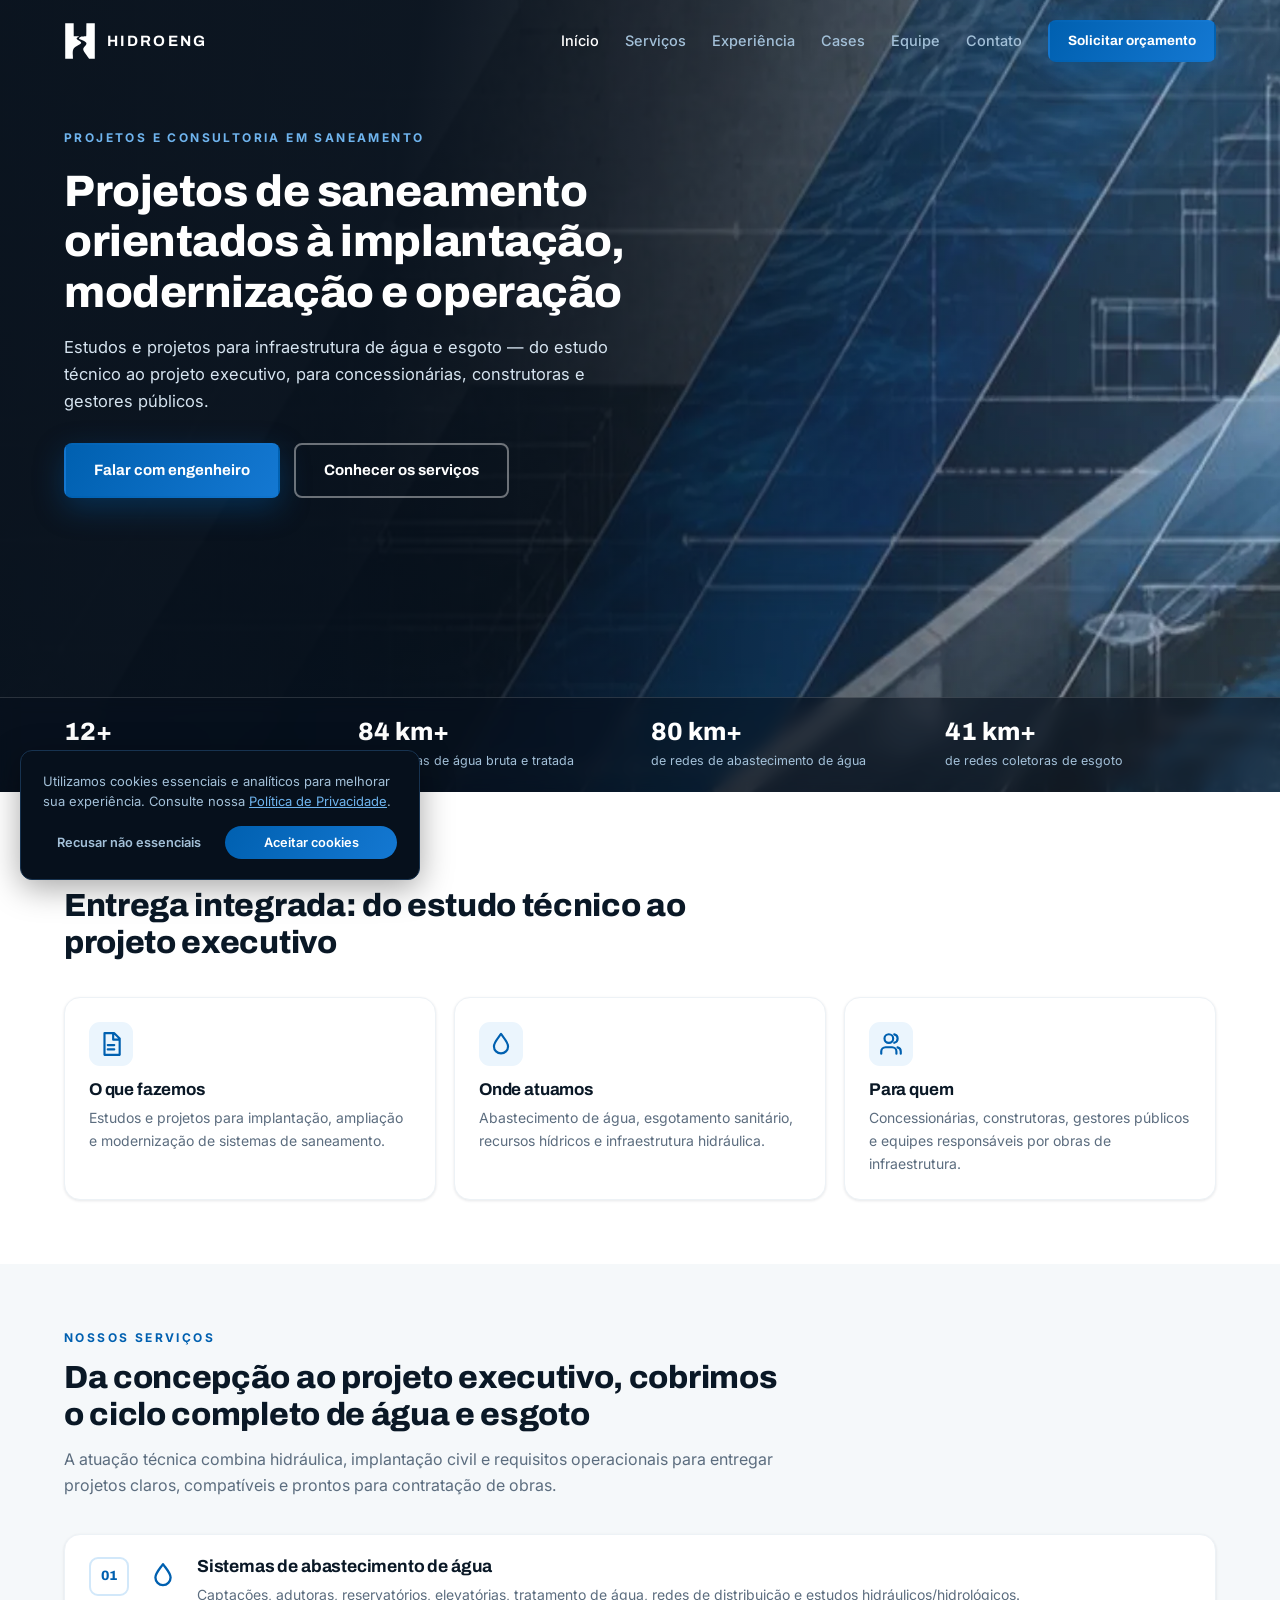
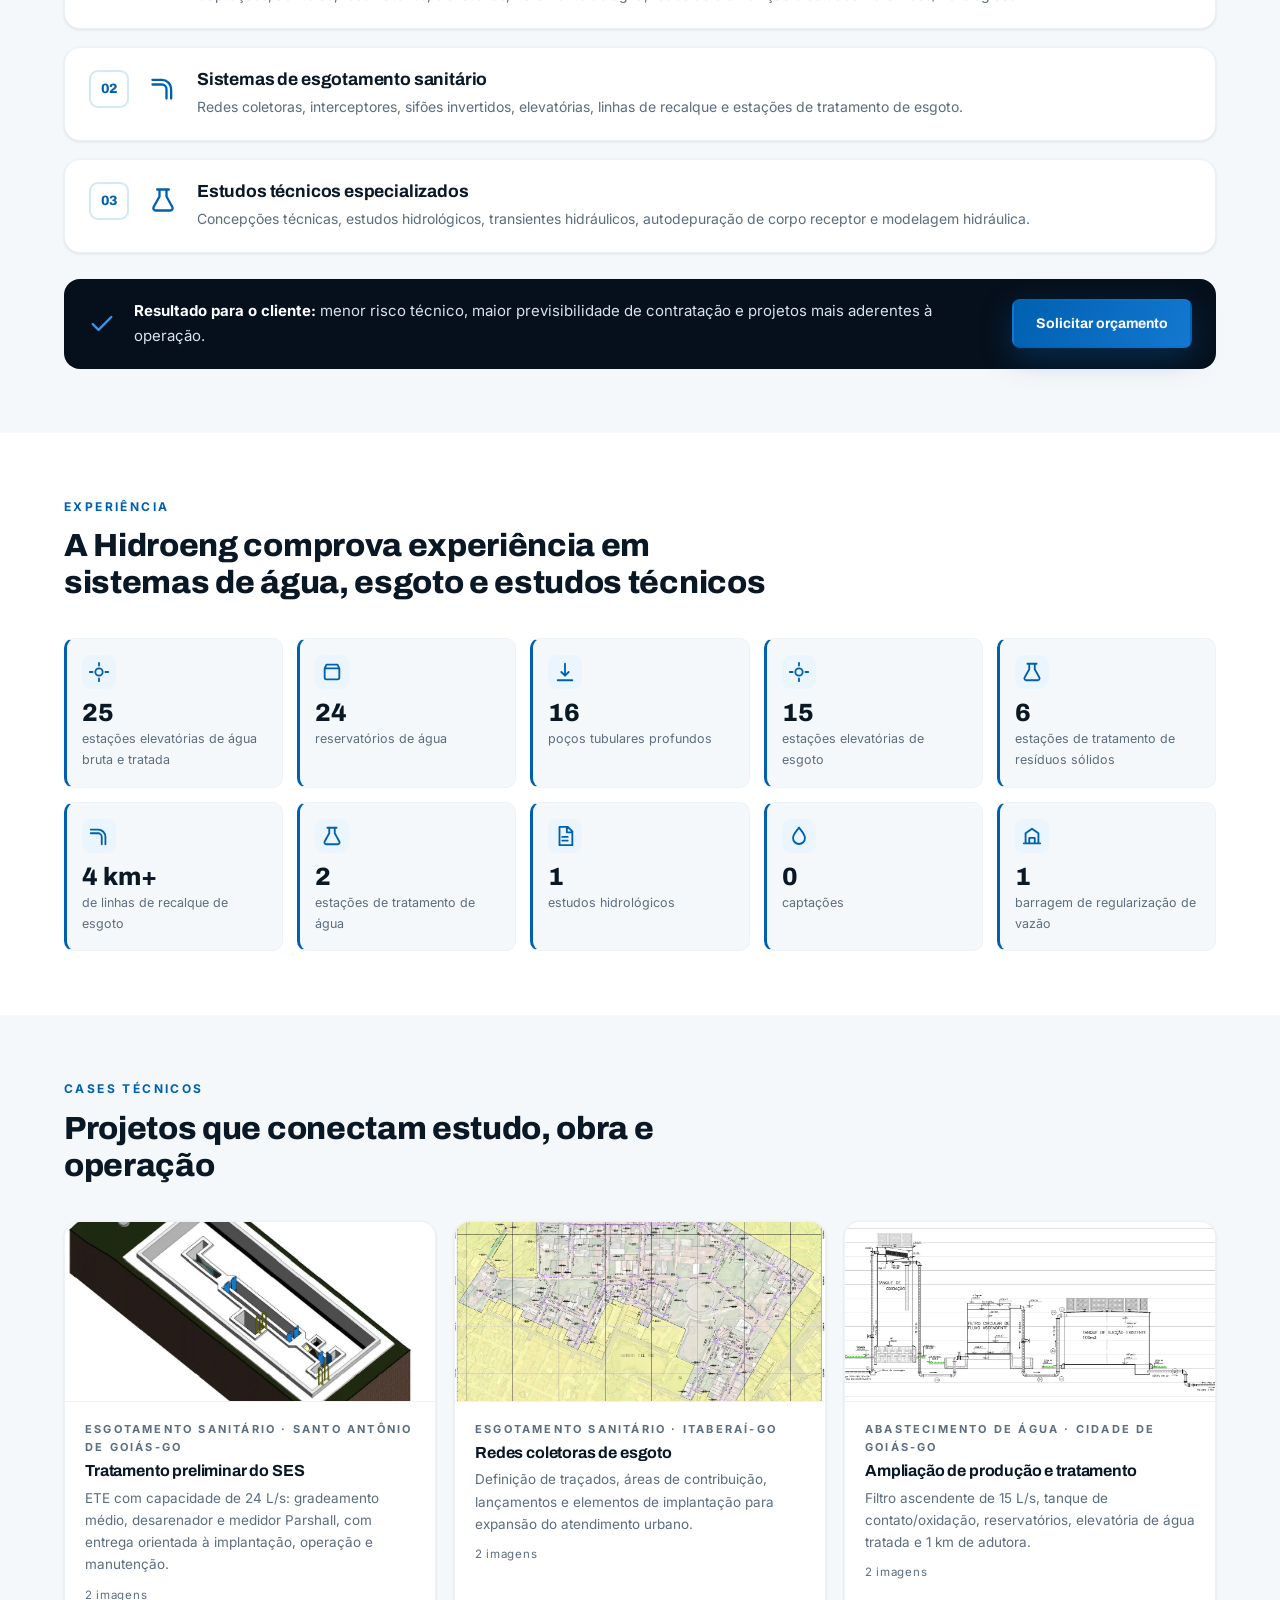
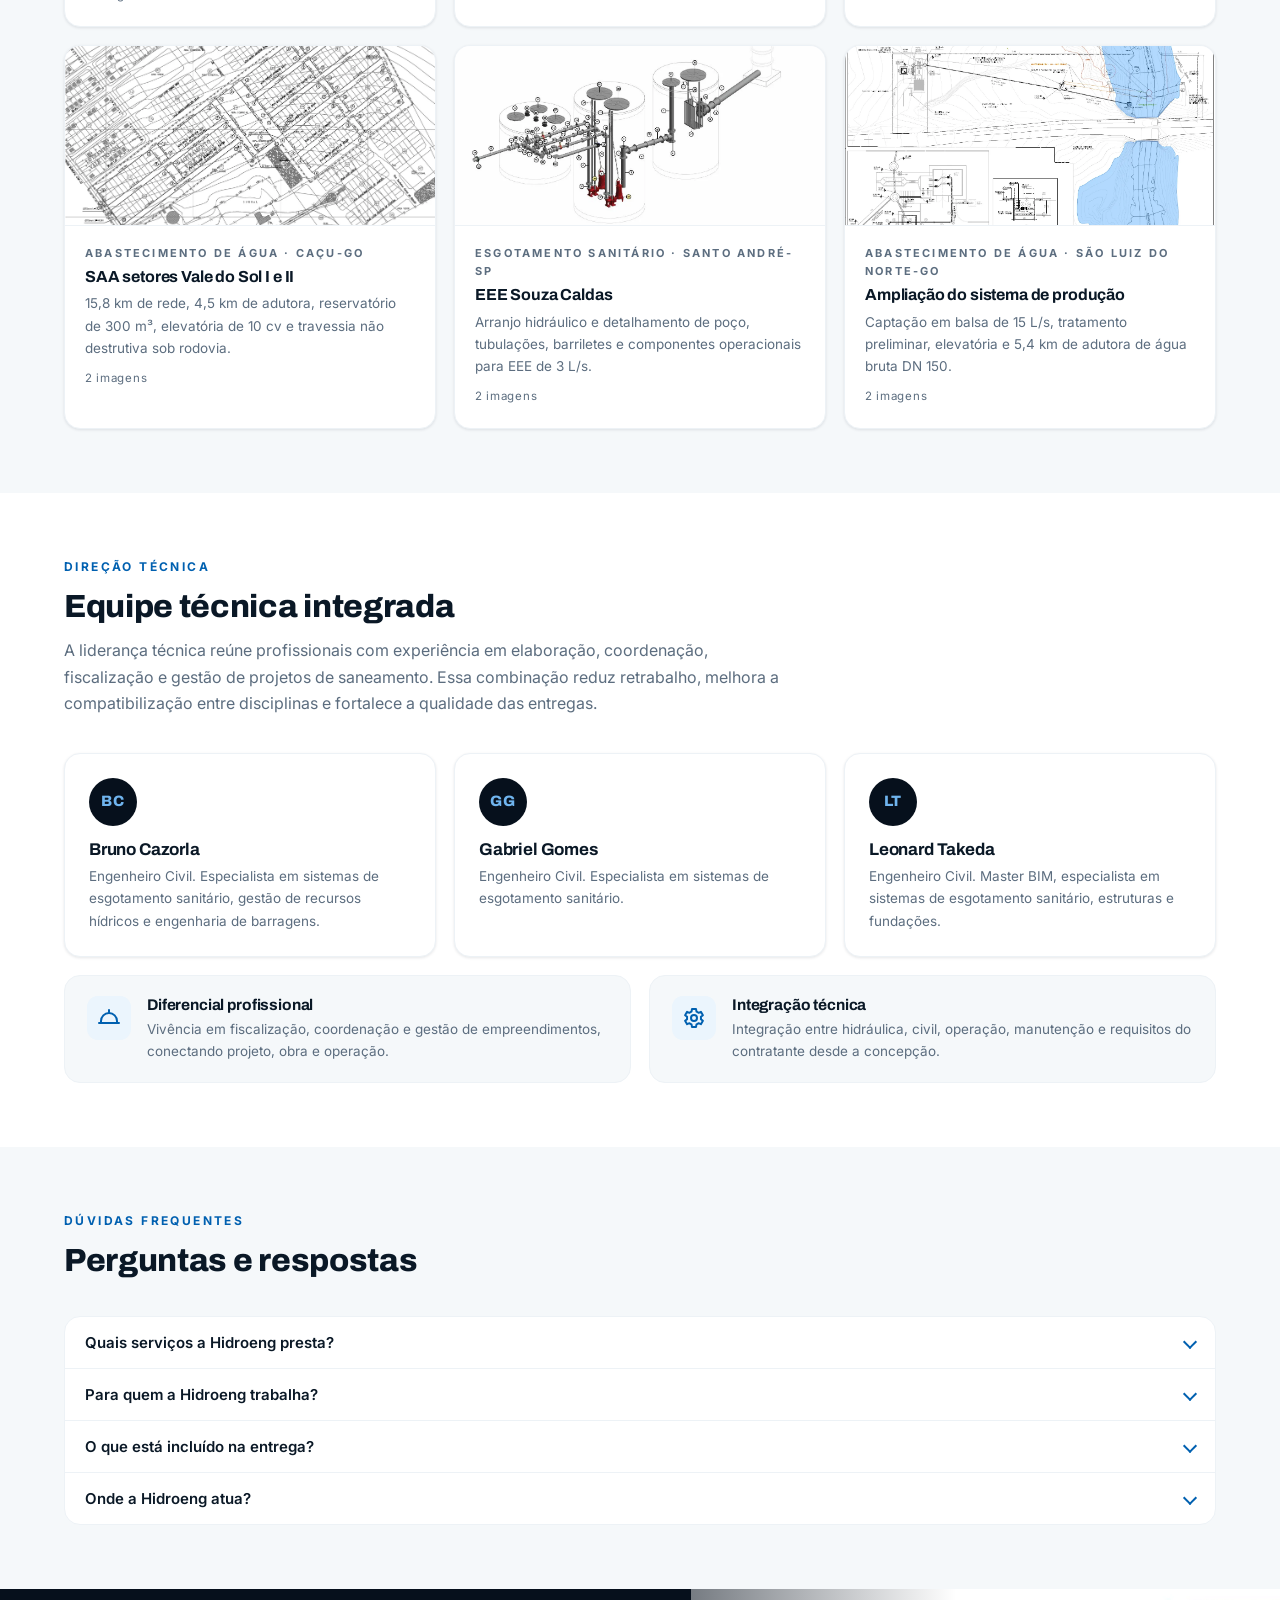
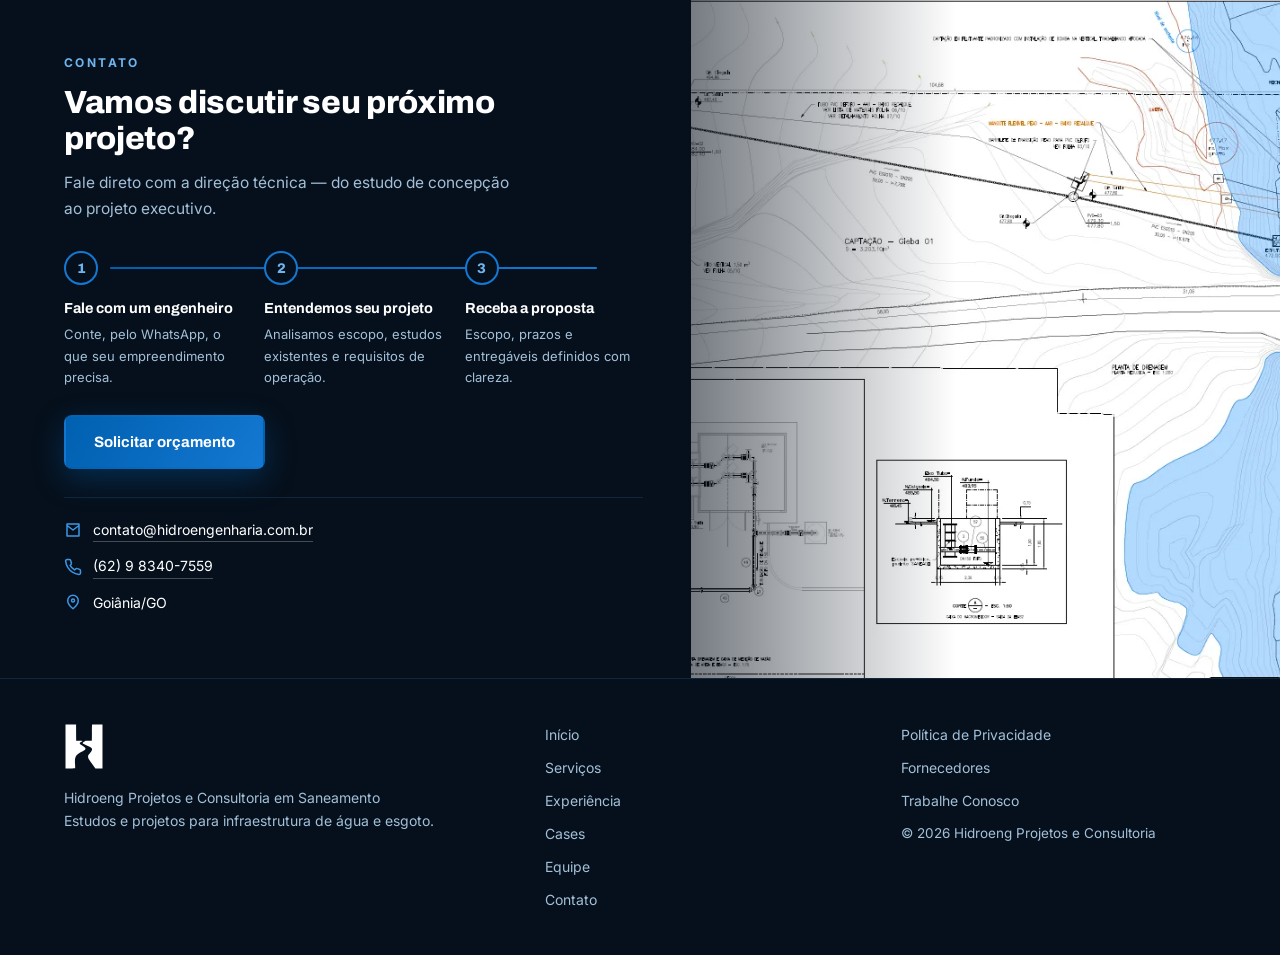
==== commit 17b5ea0f: "Ajustes do cliente: hero recortado na área legível (barragem/água) c/ overlay mais claro; remove fai" ====
--- a/Site/index.html
+++ b/Site/index.html
@@ -140,15 +140,6 @@
   </div>
 </section>
 
-<!-- Faixa editorial -->
-<section class="editorial-break" data-parallax="0.12">
-  <img src="assets/img/banda.webp" alt="" aria-hidden="true">
-  <div class="container editorial-inner" data-reveal>
-    <p class="overline overline-hero">Entrega integrada</p>
-    <p class="editorial-line">Do estudo técnico ao projeto executivo — projetos claros, compatíveis e prontos para contratação de obras.</p>
-  </div>
-</section>
-
 <!-- 4. EXPERIÊNCIA -->
 <section class="section" id="experiencia">
   <div class="container">
@@ -296,7 +287,7 @@
 <!-- 7. FAQ -->
 <section class="section section-alt" id="faq">
   <div class="container">
-    <div class="section-head section-head-center" data-reveal>
+    <div class="section-head" data-reveal>
       <p class="overline">Dúvidas frequentes</p>
       <h2>Perguntas e respostas</h2>
     </div>
--- a/Site/css/styles.css
+++ b/Site/css/styles.css
@@ -9,7 +9,7 @@
   --ink:#0A1826; --paper:#FFFFFF; --gray-50:#F5F8FA; --gray-100:#EDF2F6;
   --gray-300:#C6D2DC; --gray-500:#5C6D7F; --gray-700:#3A4B5C;
   --gradient-accent:linear-gradient(120deg,#0060B0 0%,#1478D2 100%);
-  --gradient-hero:linear-gradient(100deg,rgba(6,16,28,.93) 32%,rgba(6,16,28,.55) 68%,rgba(0,86,160,.35) 100%);
+  --gradient-hero:linear-gradient(100deg,rgba(6,16,28,.92) 30%,rgba(6,16,28,.45) 62%,rgba(6,16,28,.10) 100%);
   --font-display:'Archivo',system-ui,sans-serif;
   --font-body:'Inter',system-ui,sans-serif;
   --shadow-sm:0 1px 3px rgba(10,24,38,.10);
@@ -121,13 +121,6 @@
 .result-band svg{color:var(--blue-400);flex:none}
 .result-band p{flex:1;min-width:260px;font-size:15px;color:var(--navy-100)}
 
-/* ---------- Faixa editorial ---------- */
-.editorial-break{position:relative;min-height:270px;overflow:hidden;display:flex;align-items:center;background:var(--navy-950)}
-.editorial-break img{position:absolute;top:-15%;left:0;width:100%;height:130%;object-fit:cover;object-position:center;z-index:0}
-.editorial-break::after{content:"";position:absolute;inset:0;background:linear-gradient(100deg,rgba(6,16,28,.88) 20%,rgba(6,16,28,.6) 100%);z-index:1}
-.editorial-inner{position:relative;z-index:2;color:#fff;padding-top:48px;padding-bottom:48px}
-.editorial-line{font-family:var(--font-display);font-weight:700;font-size:clamp(18px,2.3vw,25px);line-height:1.35;max-width:700px;text-wrap:balance}
-
 /* ---------- Stats ---------- */
 .stats-grid{display:grid;grid-template-columns:repeat(5,1fr);gap:14px}
 .stat{background:var(--gray-50);border:1px solid var(--gray-100);border-left:3px solid var(--blue-600);border-radius:var(--radius);padding:16px 15px;transition:transform var(--t-base),box-shadow var(--t-base)}
@@ -164,7 +157,7 @@
 .ecard p{font-size:13.5px;color:var(--gray-500)}
 
 /* ---------- FAQ ---------- */
-.faq-list{max-width:820px;margin:0 auto;background:#fff;border:1px solid var(--gray-100);border-radius:var(--radius-lg);overflow:hidden}
+.faq-list{background:#fff;border:1px solid var(--gray-100);border-radius:var(--radius-lg);overflow:hidden}
 .faq-item+.faq-item{border-top:1px solid var(--gray-100)}
 .faq-q{width:100%;text-align:left;background:none;border:none;padding:16px 20px;font-family:var(--font-body);font-size:15px;font-weight:600;color:var(--ink);cursor:pointer;display:flex;justify-content:space-between;align-items:center;gap:16px;transition:background var(--t-fast)}
 .faq-q:hover{background:var(--gray-50)}
@@ -271,7 +264,6 @@
   .cta-content{padding:64px 24px}
   .footer-inner{grid-template-columns:1fr 1fr}
   .svc{flex-wrap:wrap}
-  .editorial-break{min-height:220px}
 }
 @media (max-width:560px){
   .section{padding:44px 0}
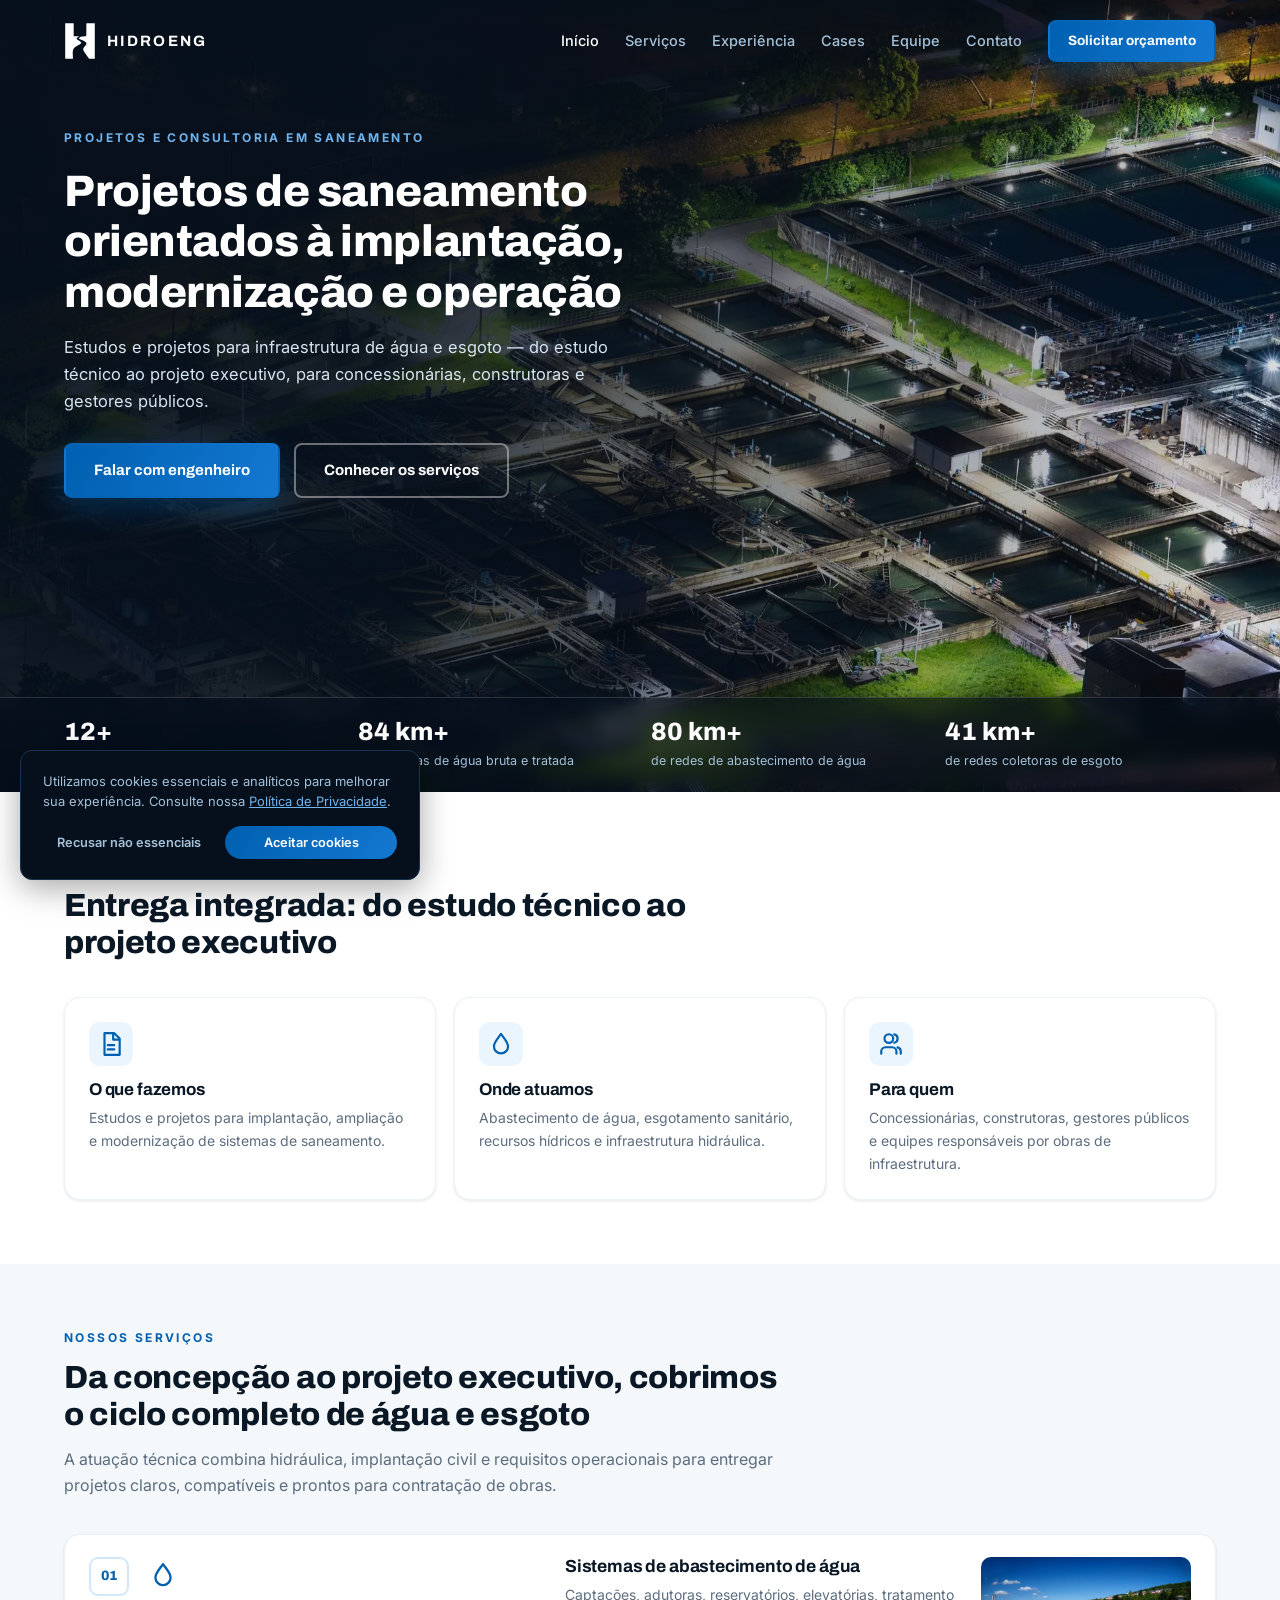
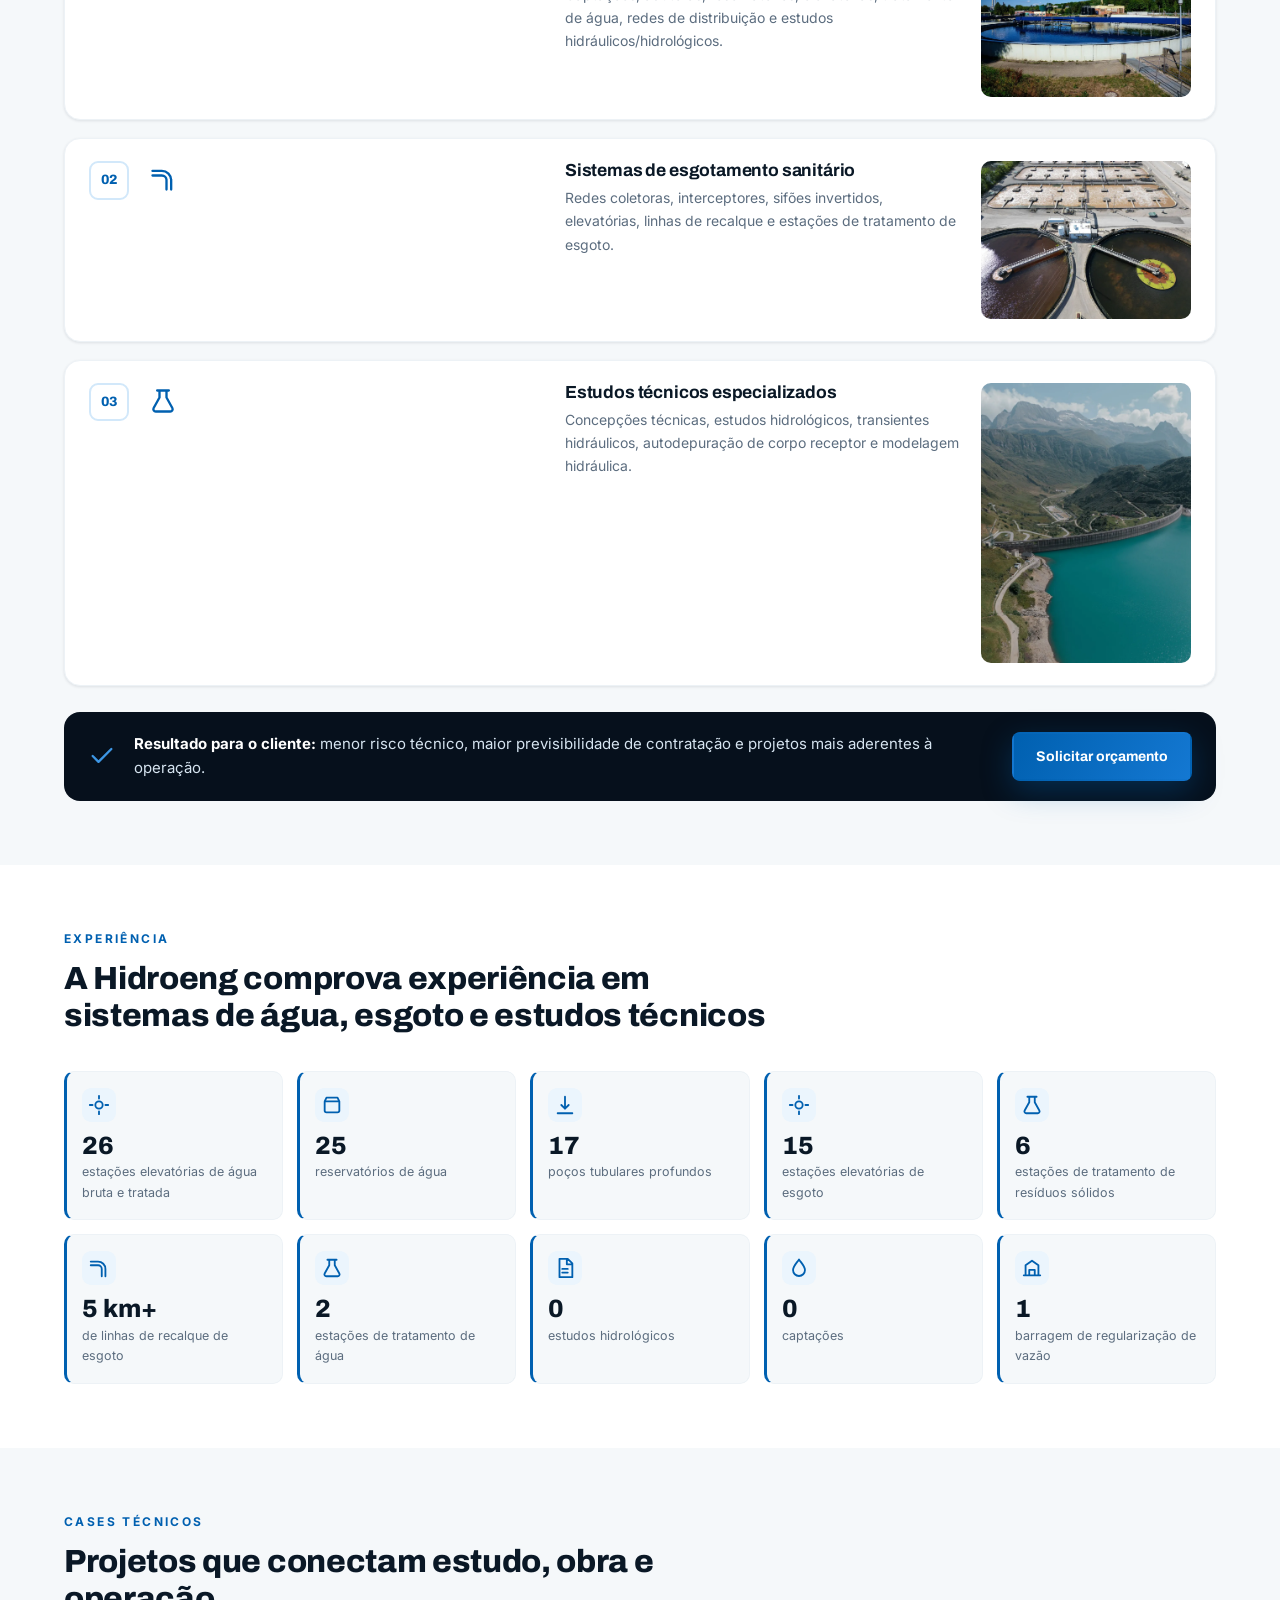
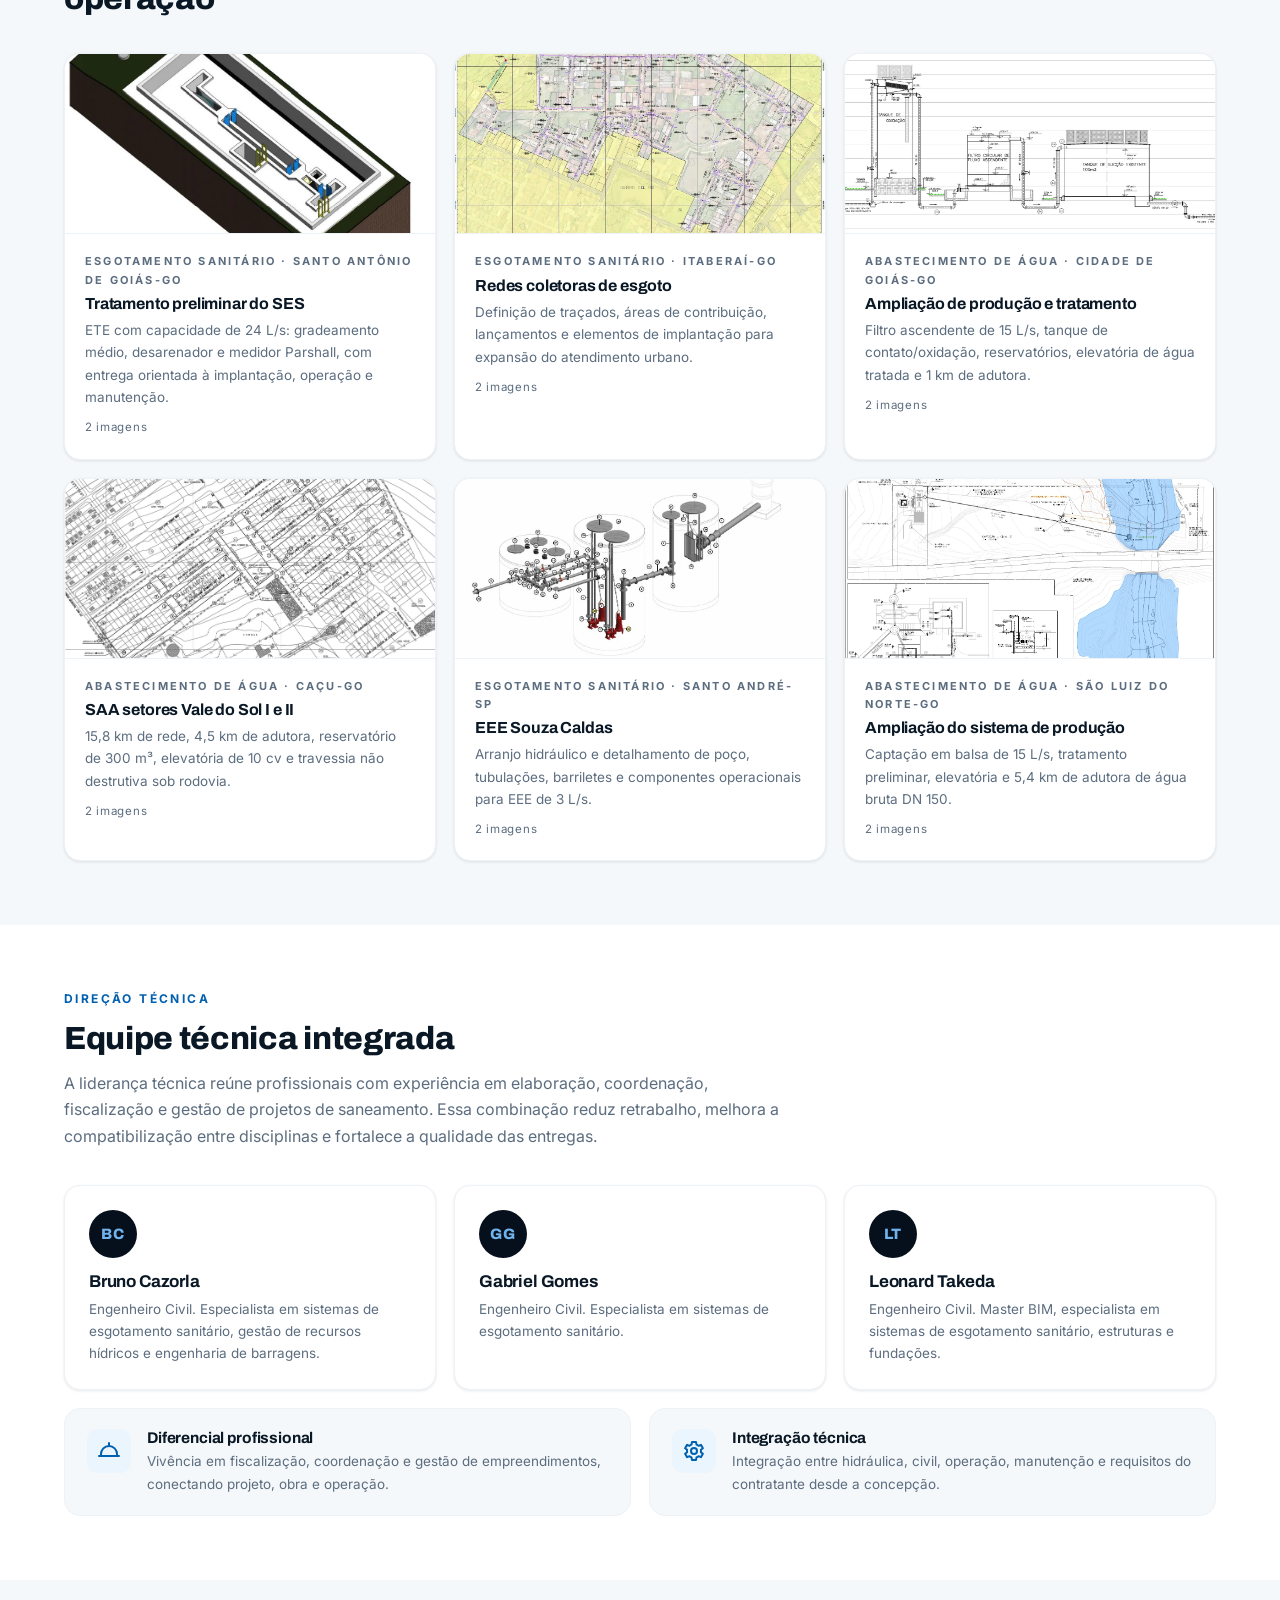
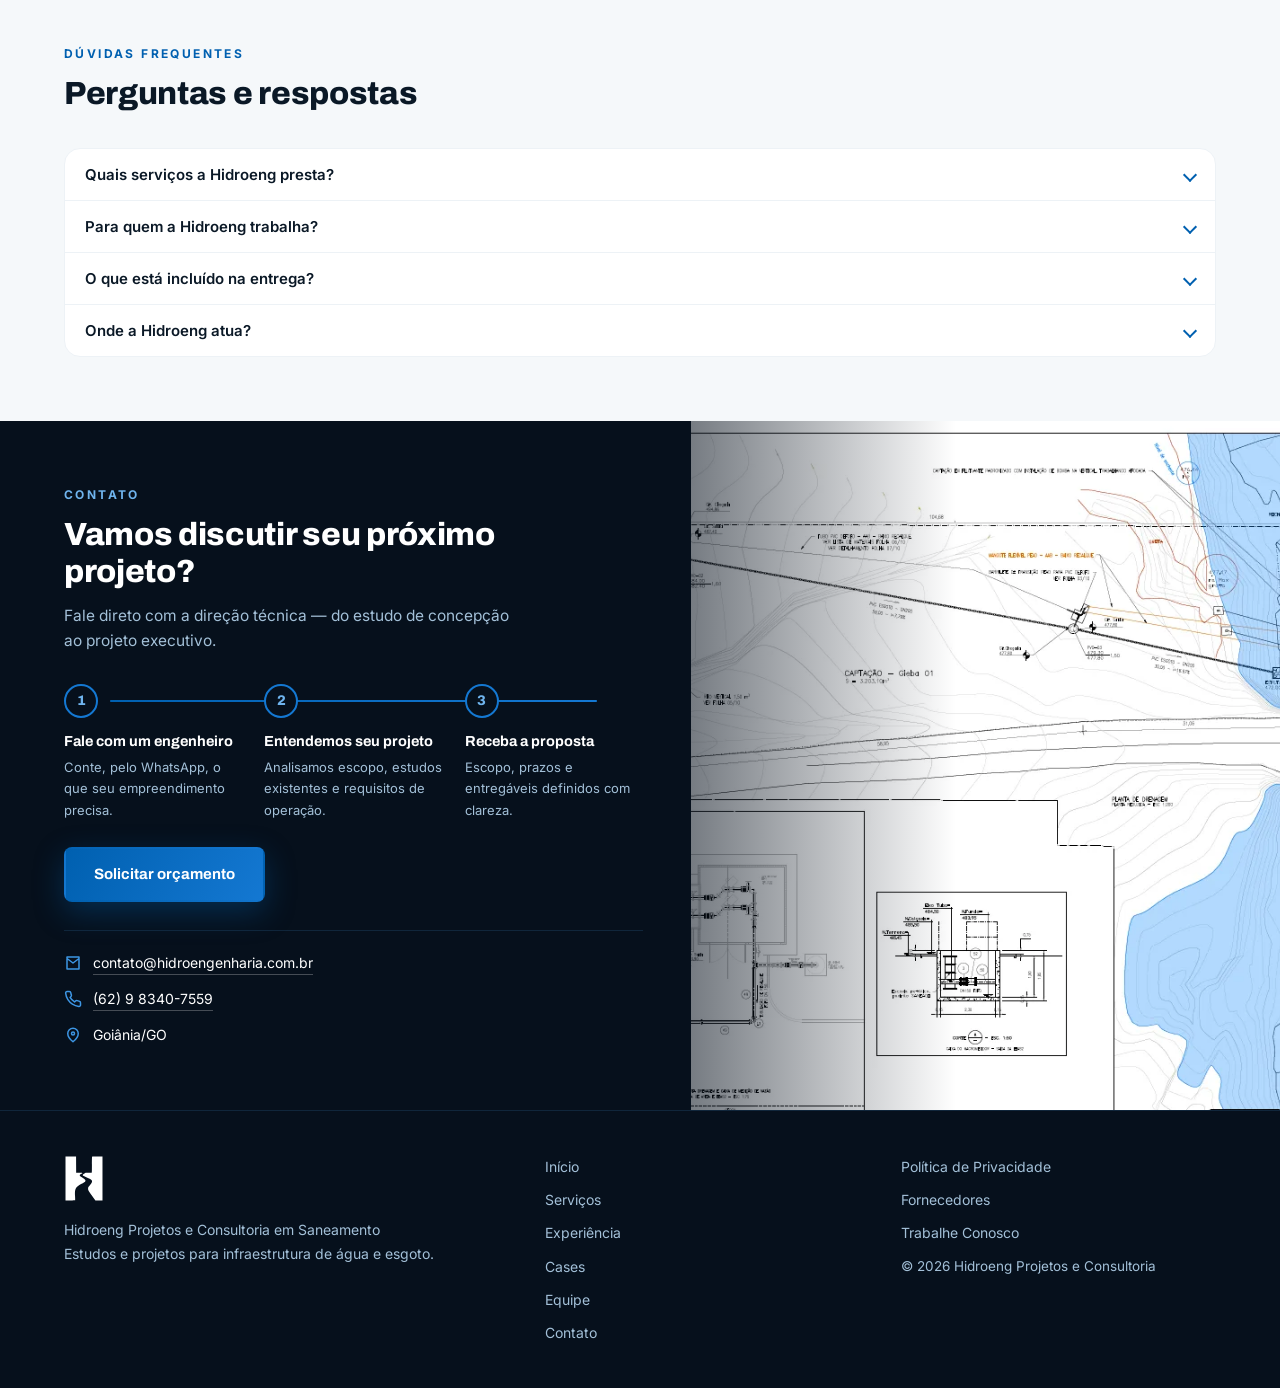
==== commit 5155af9f: "Imagens de banco (Pexels, livres de marca): hero noturno de ETA em operação + fotos contextuais nos " ====
--- a/Site/index.html
+++ b/Site/index.html
@@ -49,7 +49,7 @@
 <!-- 1. HERO -->
 <section class="hero" id="inicio">
   <div class="hero-bg" data-parallax="0.1">
-    <img src="assets/img/hero.webp" alt="Infraestrutura de barragem com lâmina d'água e linhas de projeto de engenharia" fetchpriority="high">
+    <img src="assets/img/hero.webp" alt="Vista aérea noturna de uma estação de tratamento de água em operação" fetchpriority="high">
   </div>
   <div class="hero-overlay" aria-hidden="true"></div>
   <div class="container hero-inner">
@@ -114,6 +114,7 @@
           <h3>Sistemas de abastecimento de água</h3>
           <p>Captações, adutoras, reservatórios, elevatórias, tratamento de água, redes de distribuição e estudos hidráulicos/hidrológicos.</p>
         </div>
+        <figure class="svc-media"><img src="assets/img/svc-agua.webp" alt="Tanque circular de tratamento de água em estação de abastecimento" loading="lazy"></figure>
       </article>
       <article class="svc" data-reveal>
         <span class="svc-n" aria-hidden="true">02</span>
@@ -122,6 +123,7 @@
           <h3>Sistemas de esgotamento sanitário</h3>
           <p>Redes coletoras, interceptores, sifões invertidos, elevatórias, linhas de recalque e estações de tratamento de esgoto.</p>
         </div>
+        <figure class="svc-media"><img src="assets/img/svc-esgoto.webp" alt="Vista aérea de decantadores em estação de tratamento de esgoto" loading="lazy"></figure>
       </article>
       <article class="svc" data-reveal>
         <span class="svc-n" aria-hidden="true">03</span>
@@ -130,6 +132,7 @@
           <h3>Estudos técnicos especializados</h3>
           <p>Concepções técnicas, estudos hidrológicos, transientes hidráulicos, autodepuração de corpo receptor e modelagem hidráulica.</p>
         </div>
+        <figure class="svc-media"><img src="assets/img/svc-estudos.webp" alt="Barragem com reservatório de regularização em vale" loading="lazy"></figure>
       </article>
     </div>
     <div class="result-band" data-reveal>
--- a/Site/css/styles.css
+++ b/Site/css/styles.css
@@ -115,6 +115,10 @@
 .svc:hover{transform:translateY(-3px);box-shadow:var(--shadow-md)}
 .svc-n{font-family:var(--font-display);font-weight:800;font-size:13.5px;color:var(--blue-600);border:2px solid var(--blue-100);border-radius:9px;padding:6px 10px;flex:none}
 .svc-ico{color:var(--blue-600);flex:none;margin-top:4px}
+.svc>div{flex:1;min-width:240px}
+.svc-media{flex:none;width:210px;align-self:stretch;min-height:112px;border-radius:10px;overflow:hidden;margin-left:auto}
+.svc-media img{width:100%;height:100%;object-fit:cover;transition:transform .6s var(--e-reveal)}
+.svc:hover .svc-media img{transform:scale(1.05)}
 .svc h3{font-size:17.5px;margin-bottom:5px}
 .svc p{color:var(--gray-500);font-size:14px}
 .result-band{margin-top:26px;display:flex;align-items:center;gap:18px;flex-wrap:wrap;background:var(--navy-950);color:#fff;border-radius:var(--radius-lg);padding:20px 24px}
@@ -272,6 +276,7 @@
   .hero-inner{padding-top:112px}
   .hero-actions .btn{width:100%}
   .footer-inner{grid-template-columns:1fr}
+  .svc-media{width:100%;min-height:0;height:150px;margin-left:0;order:5}
   .result-band{flex-direction:column;align-items:flex-start}
   .result-band .btn{width:100%}
   .howto-row{grid-template-columns:1fr;gap:20px}
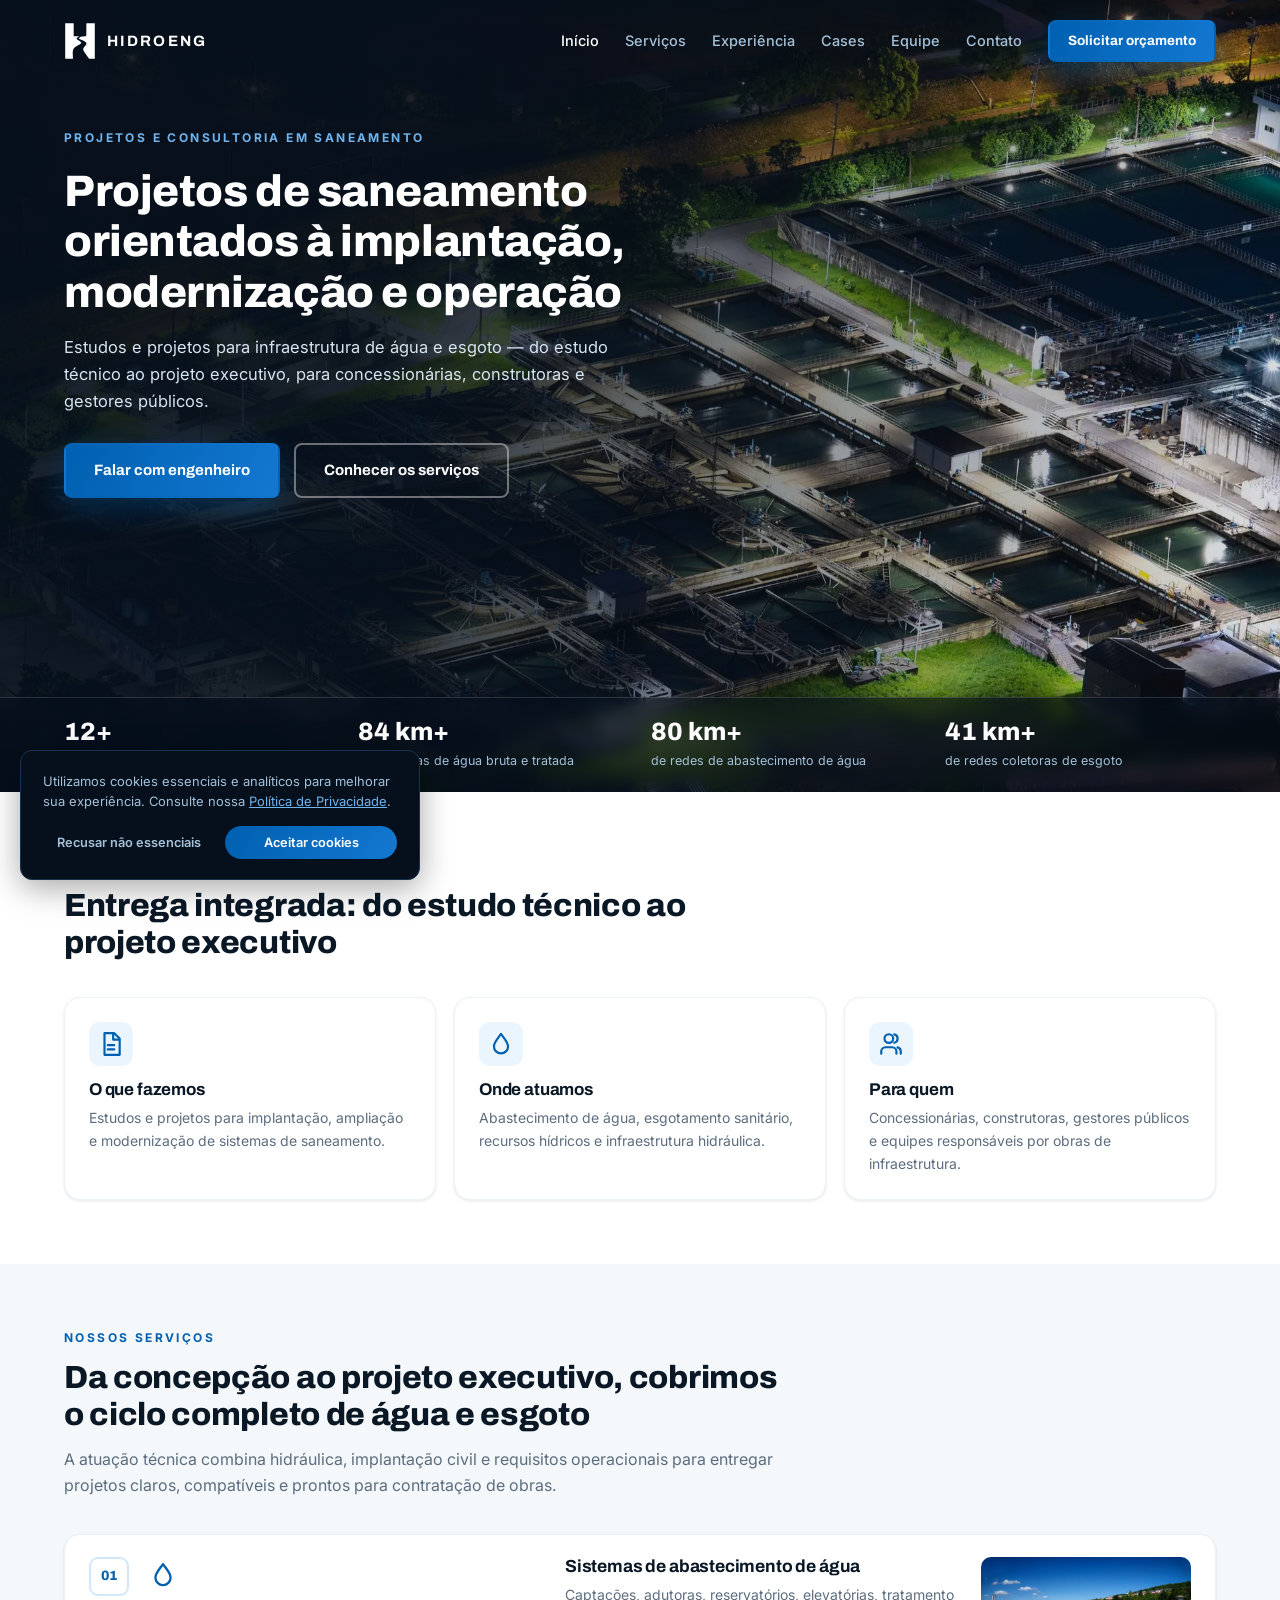
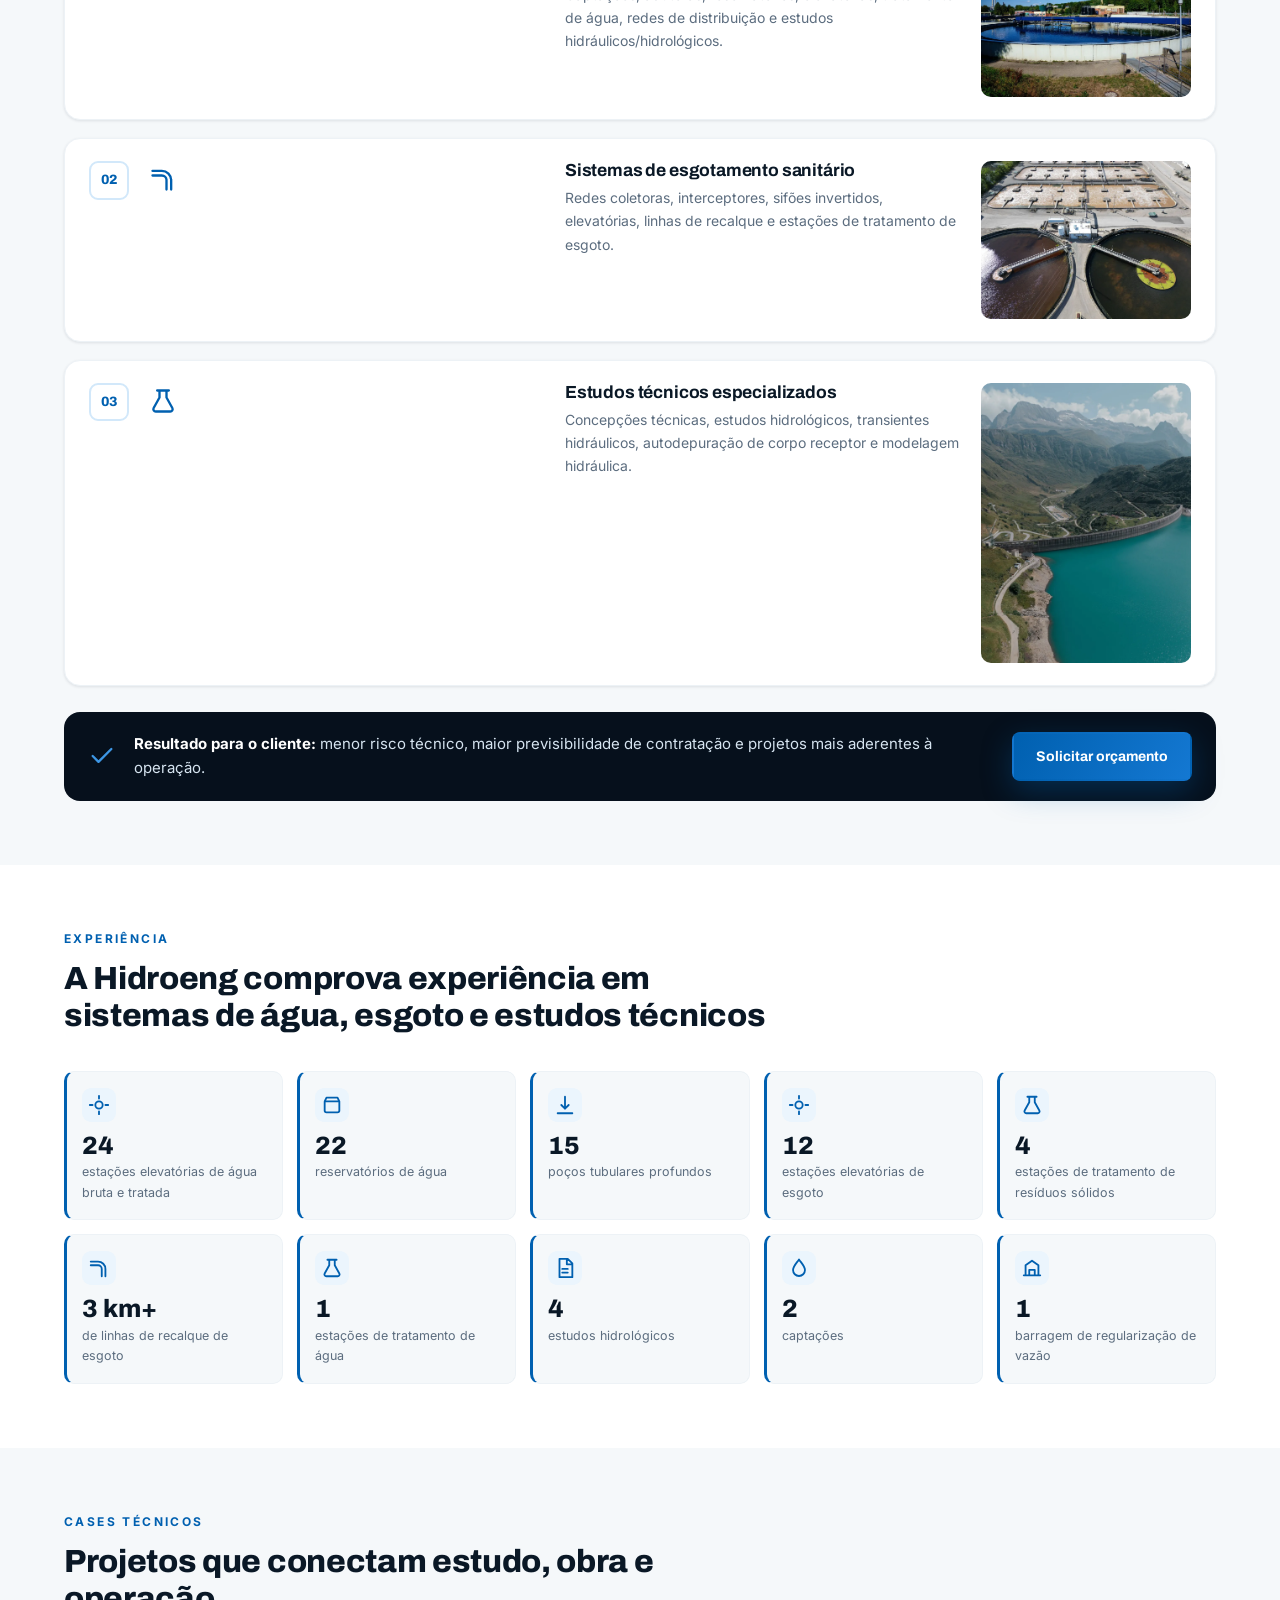
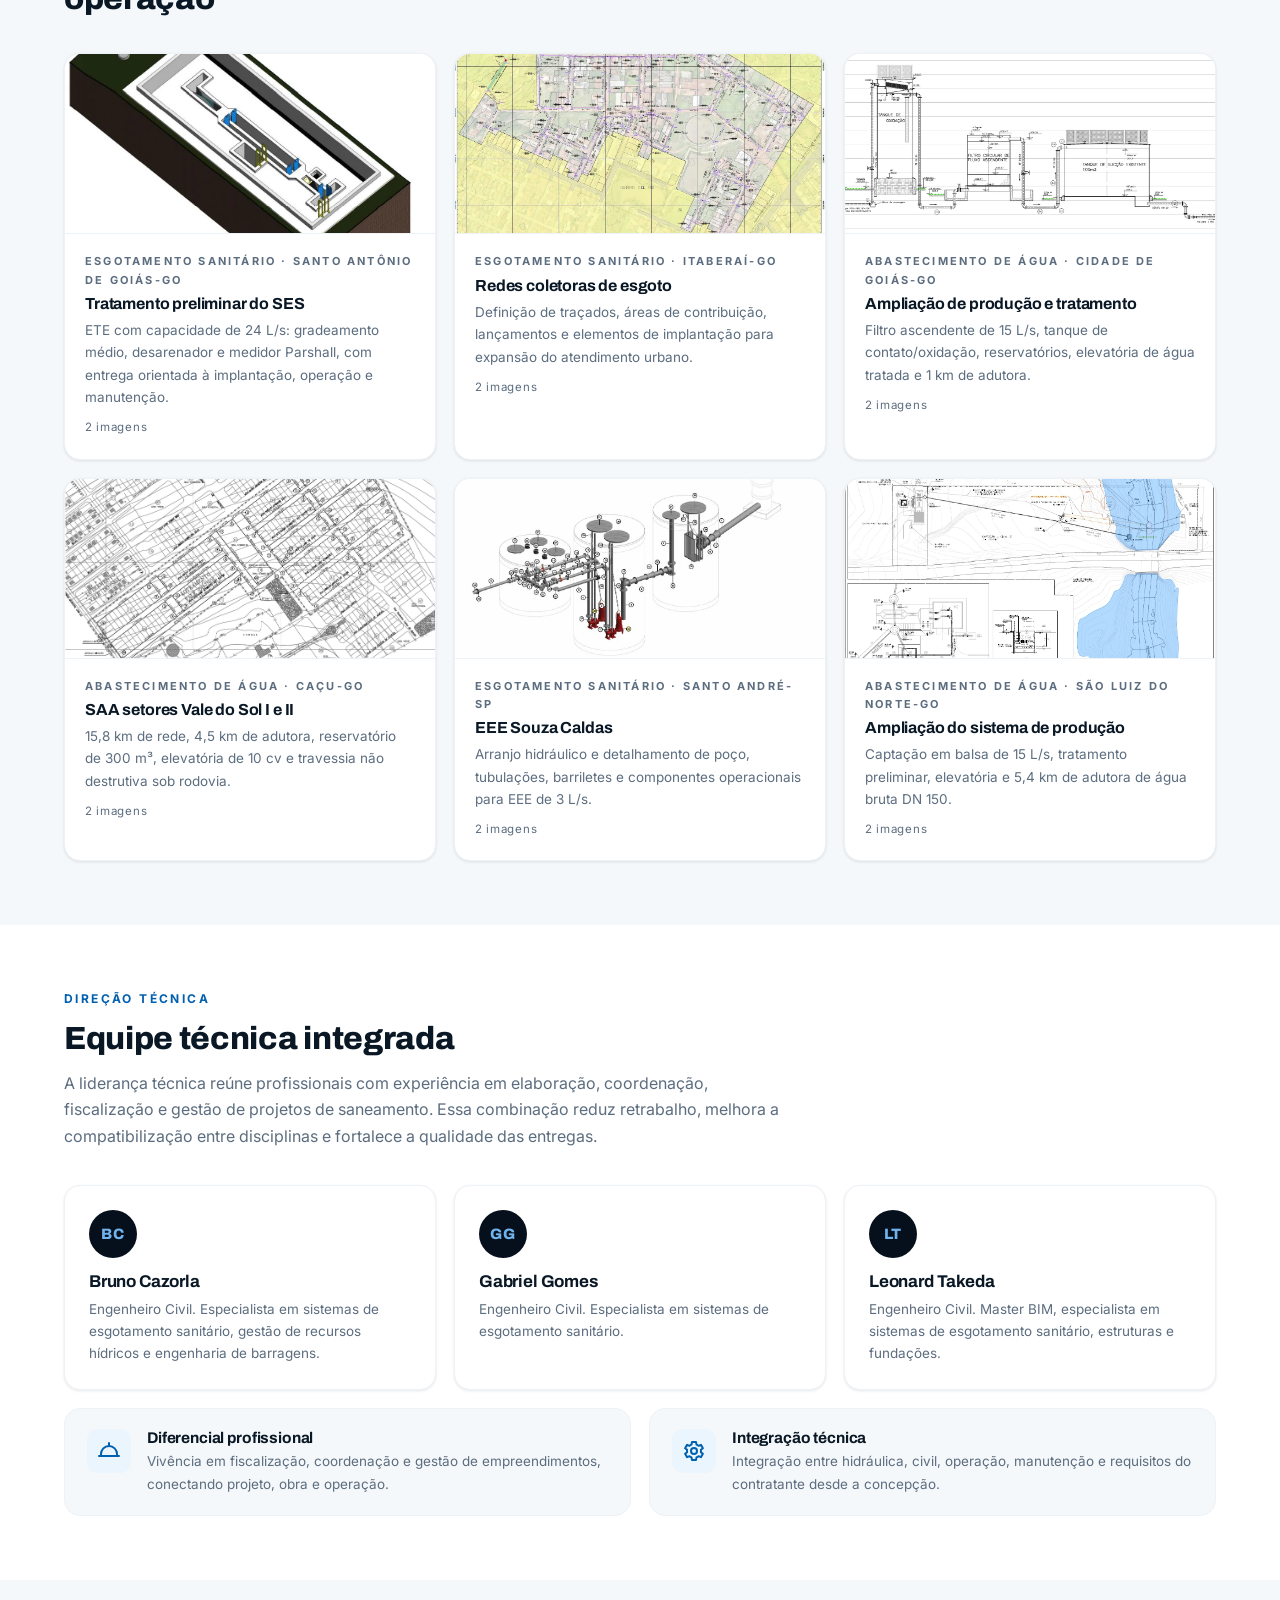
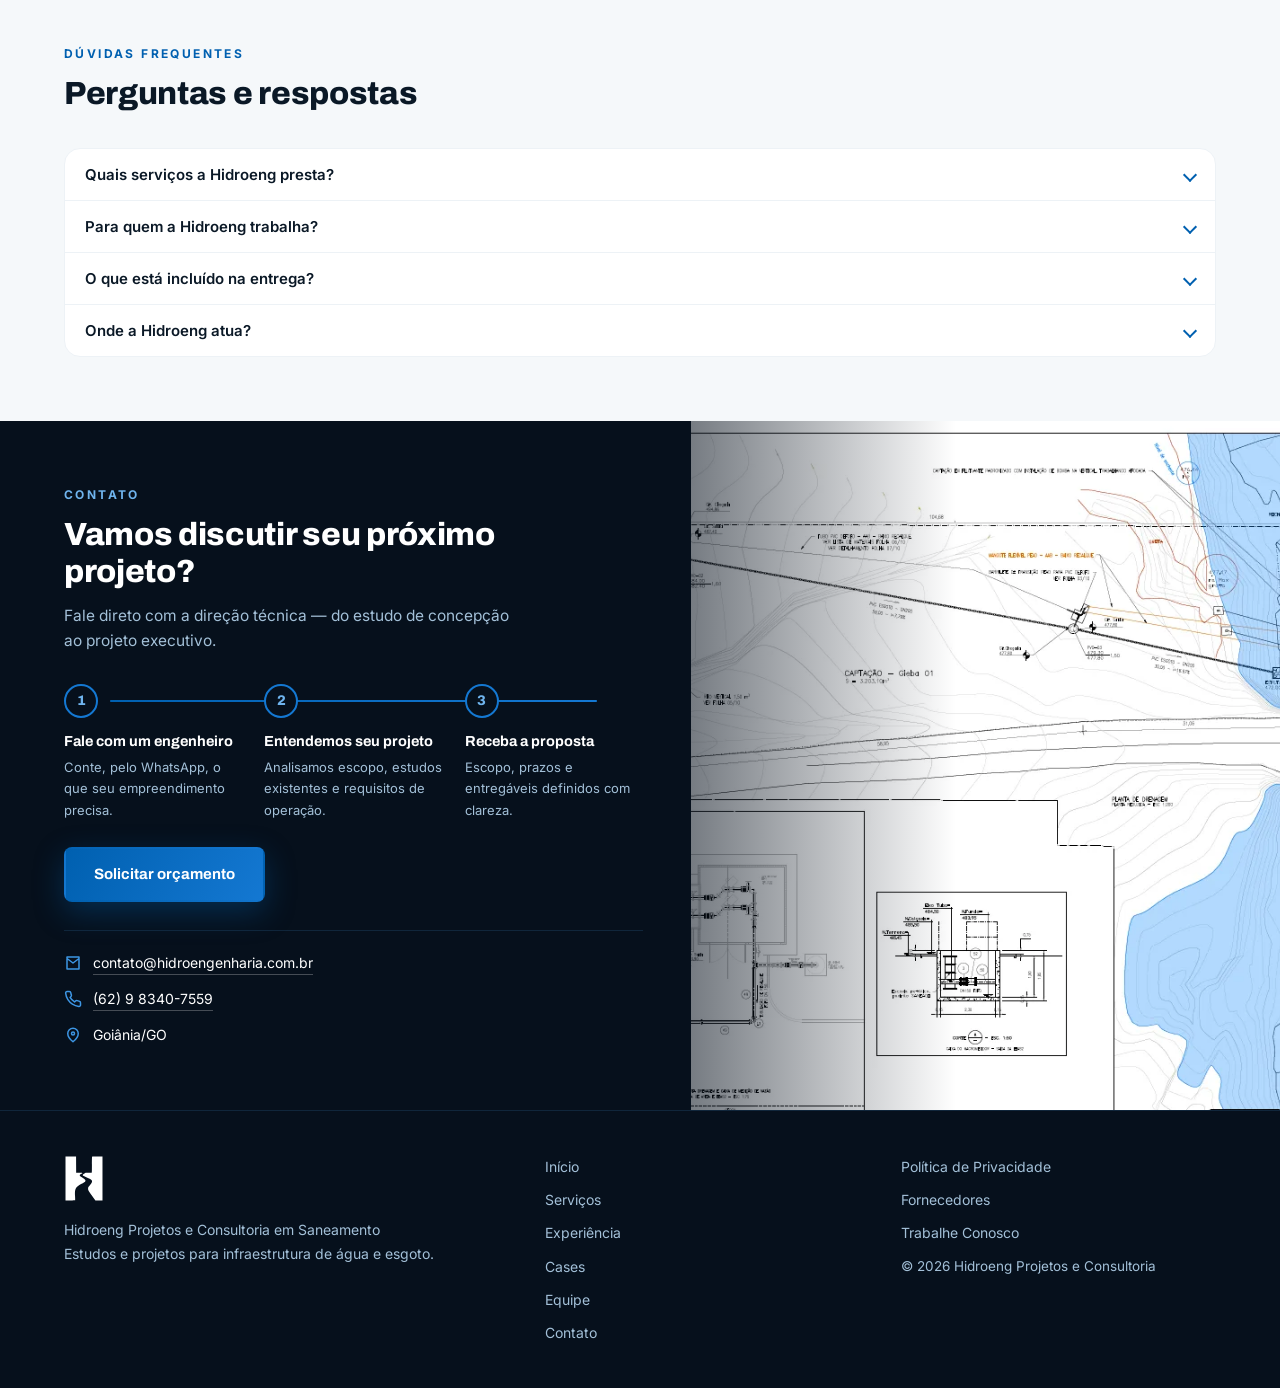
==== commit 0c496033: "instalar-tags: GTM-KDT36FWB (head + noscript) nas 3 páginas HTML; estado atualizado Co-Authored-By: " ====
--- a/Site/index.html
+++ b/Site/index.html
@@ -1,6 +1,13 @@
 <!DOCTYPE html>
 <html lang="pt-BR">
 <head>
+<!-- BuildV: GTM -->
+<script>(function(w,d,s,l,i){w[l]=w[l]||[];w[l].push({'gtm.start':
+new Date().getTime(),event:'gtm.js'});var f=d.getElementsByTagName(s)[0],
+j=d.createElement(s),dl=l!='dataLayer'?'&l='+l:'';j.async=true;j.src=
+'https://www.googletagmanager.com/gtm.js?id='+i+dl;f.parentNode.insertBefore(j,f);
+})(window,document,'script','dataLayer','GTM-KDT36FWB');</script>
+<!-- /BuildV: GTM -->
 <meta charset="UTF-8">
 <meta name="viewport" content="width=device-width, initial-scale=1.0">
 <title>Hidroeng — Projetos e Consultoria em Saneamento | Goiânia/GO</title>
@@ -13,6 +20,10 @@
 <link rel="stylesheet" href="css/styles.css">
 </head>
 <body>
+<!-- BuildV: GTM (noscript) -->
+<noscript><iframe src="https://www.googletagmanager.com/ns.html?id=GTM-KDT36FWB"
+height="0" width="0" style="display:none;visibility:hidden"></iframe></noscript>
+<!-- /BuildV: GTM (noscript) -->
 
 <a href="#inicio" class="skip-link">Pular para o conteúdo</a>
 
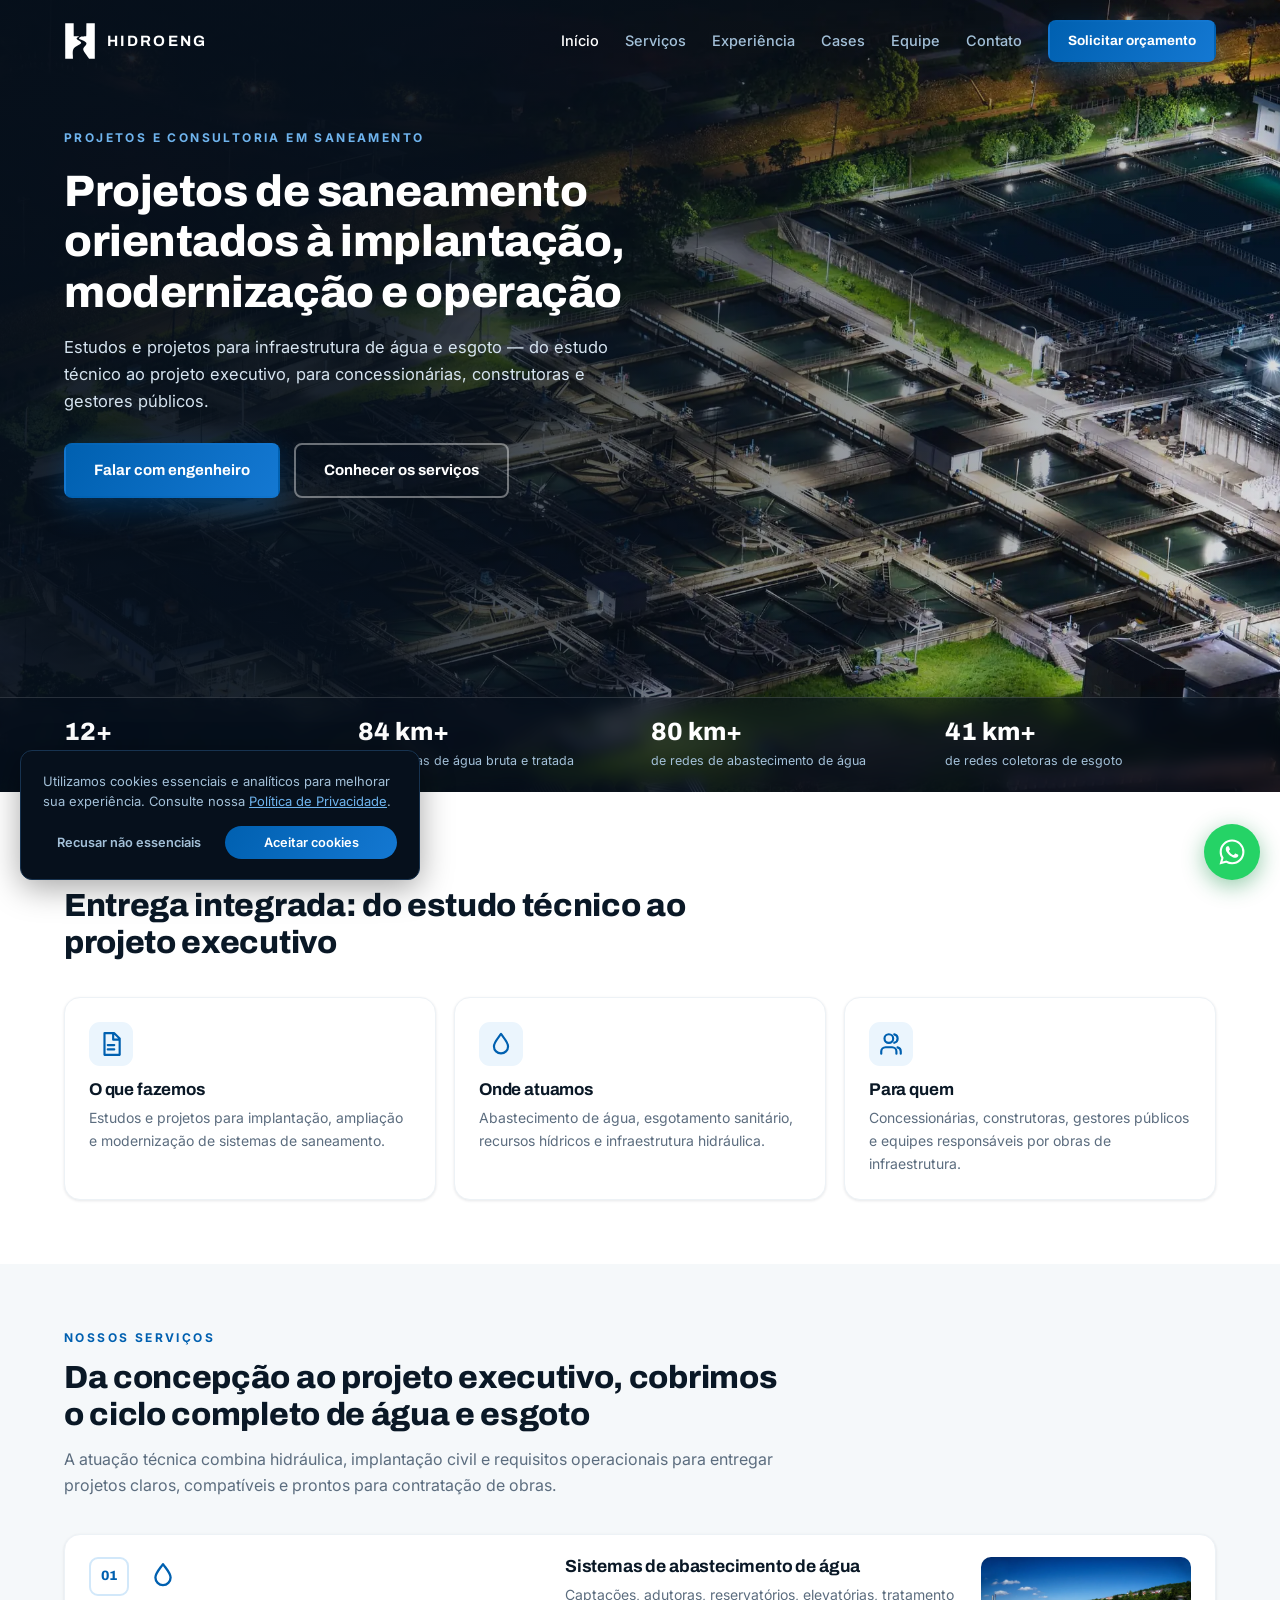
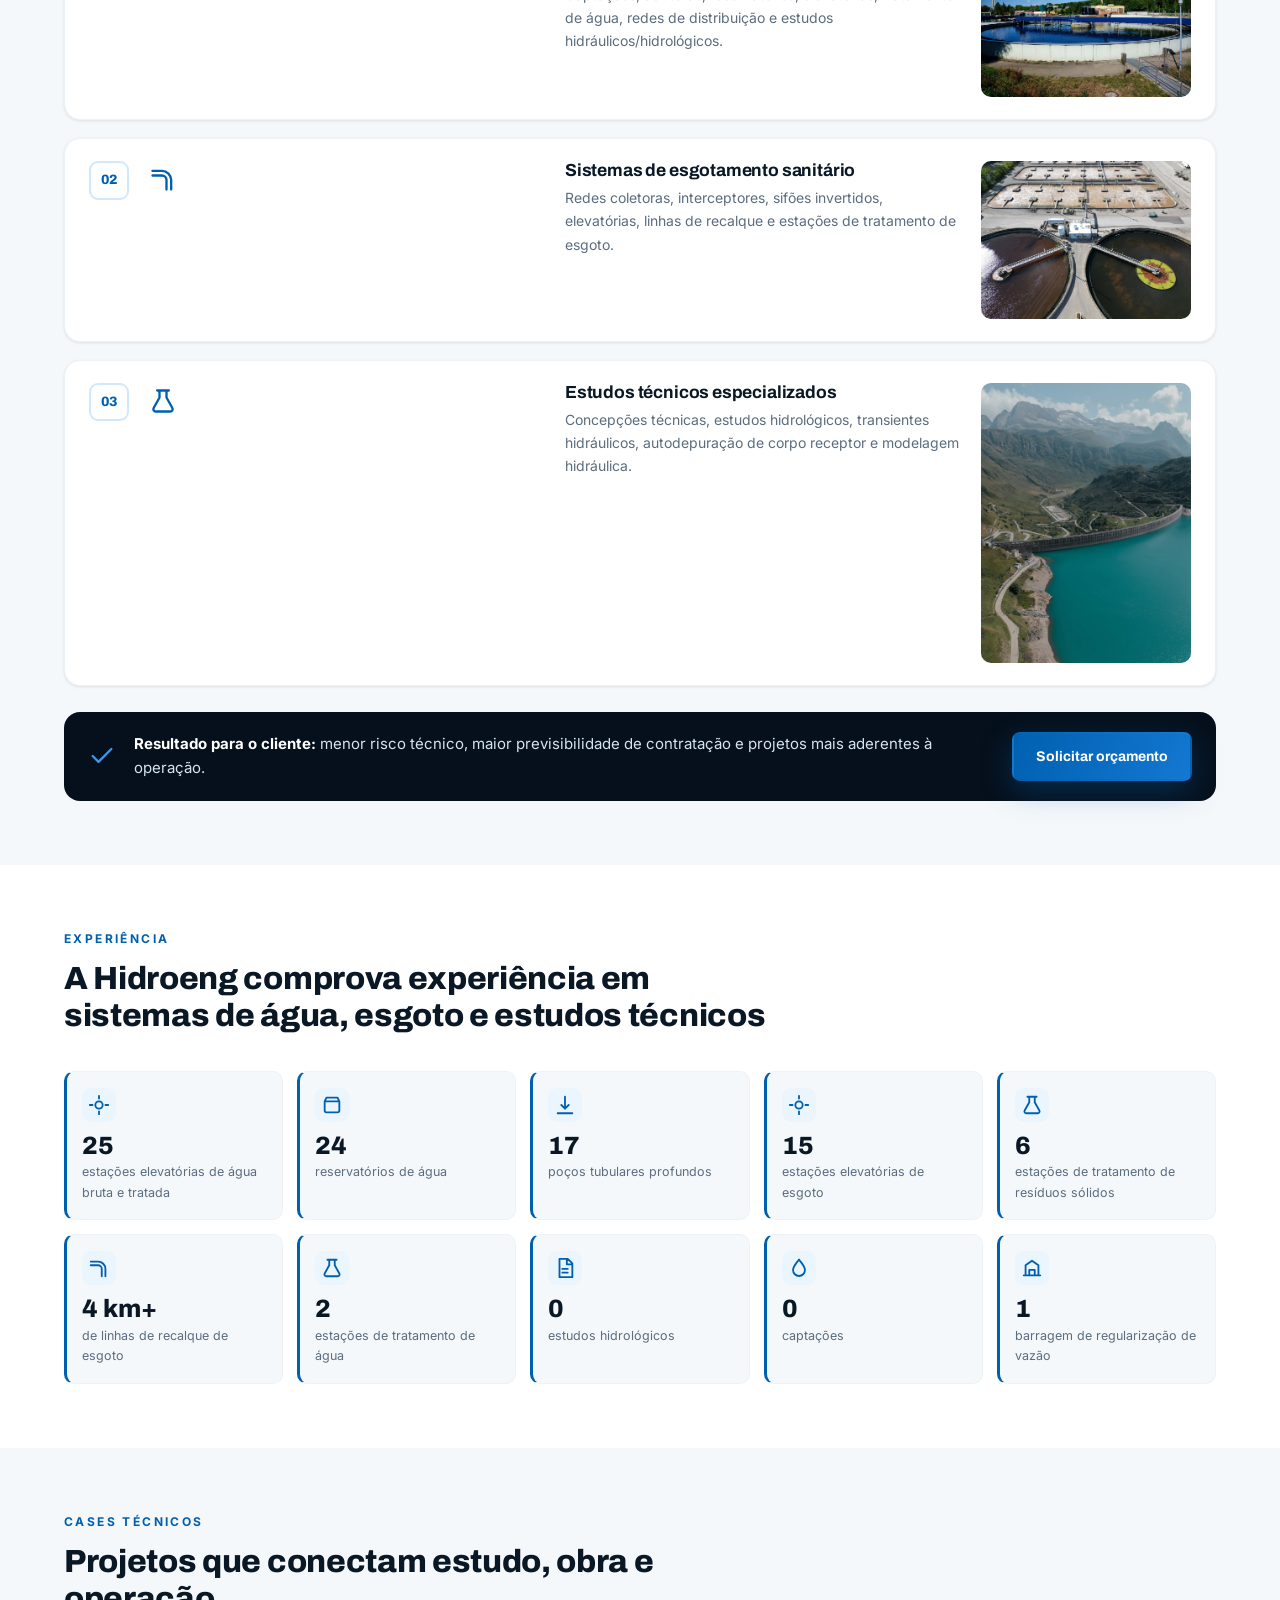
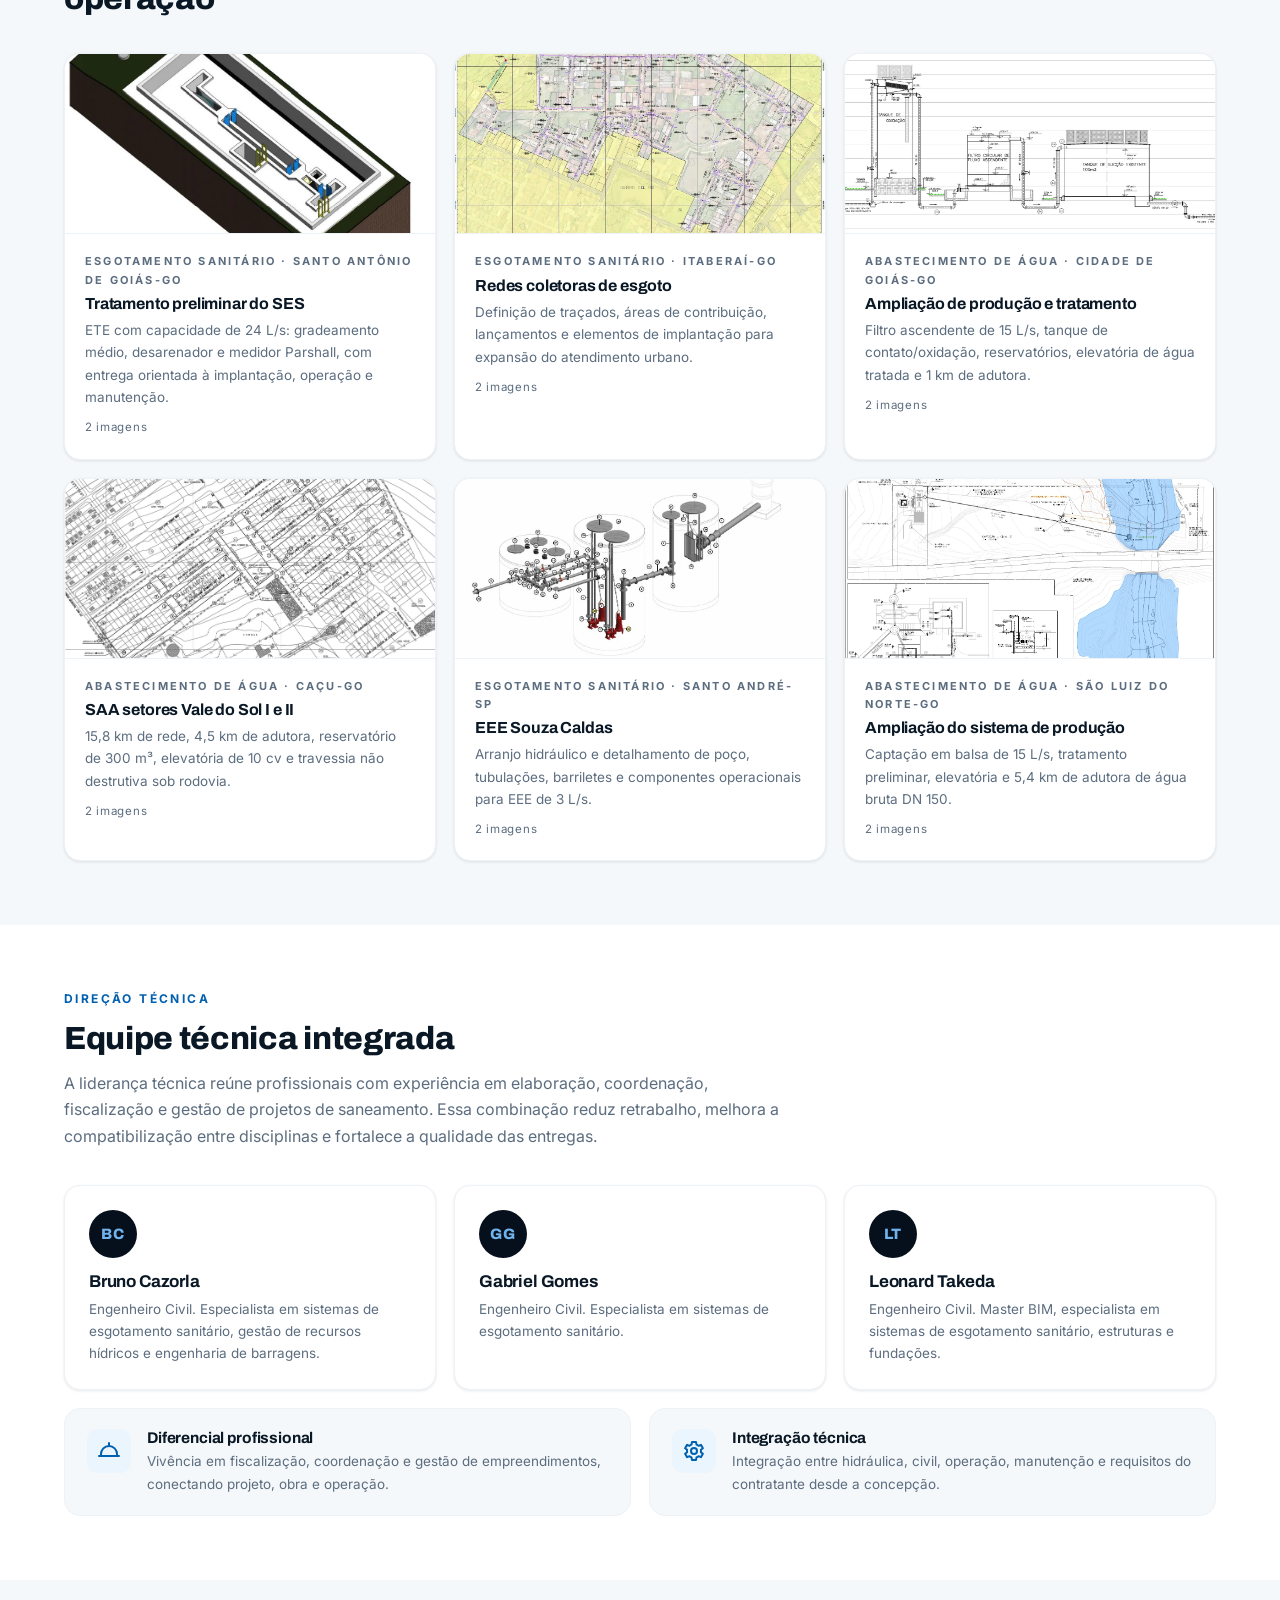
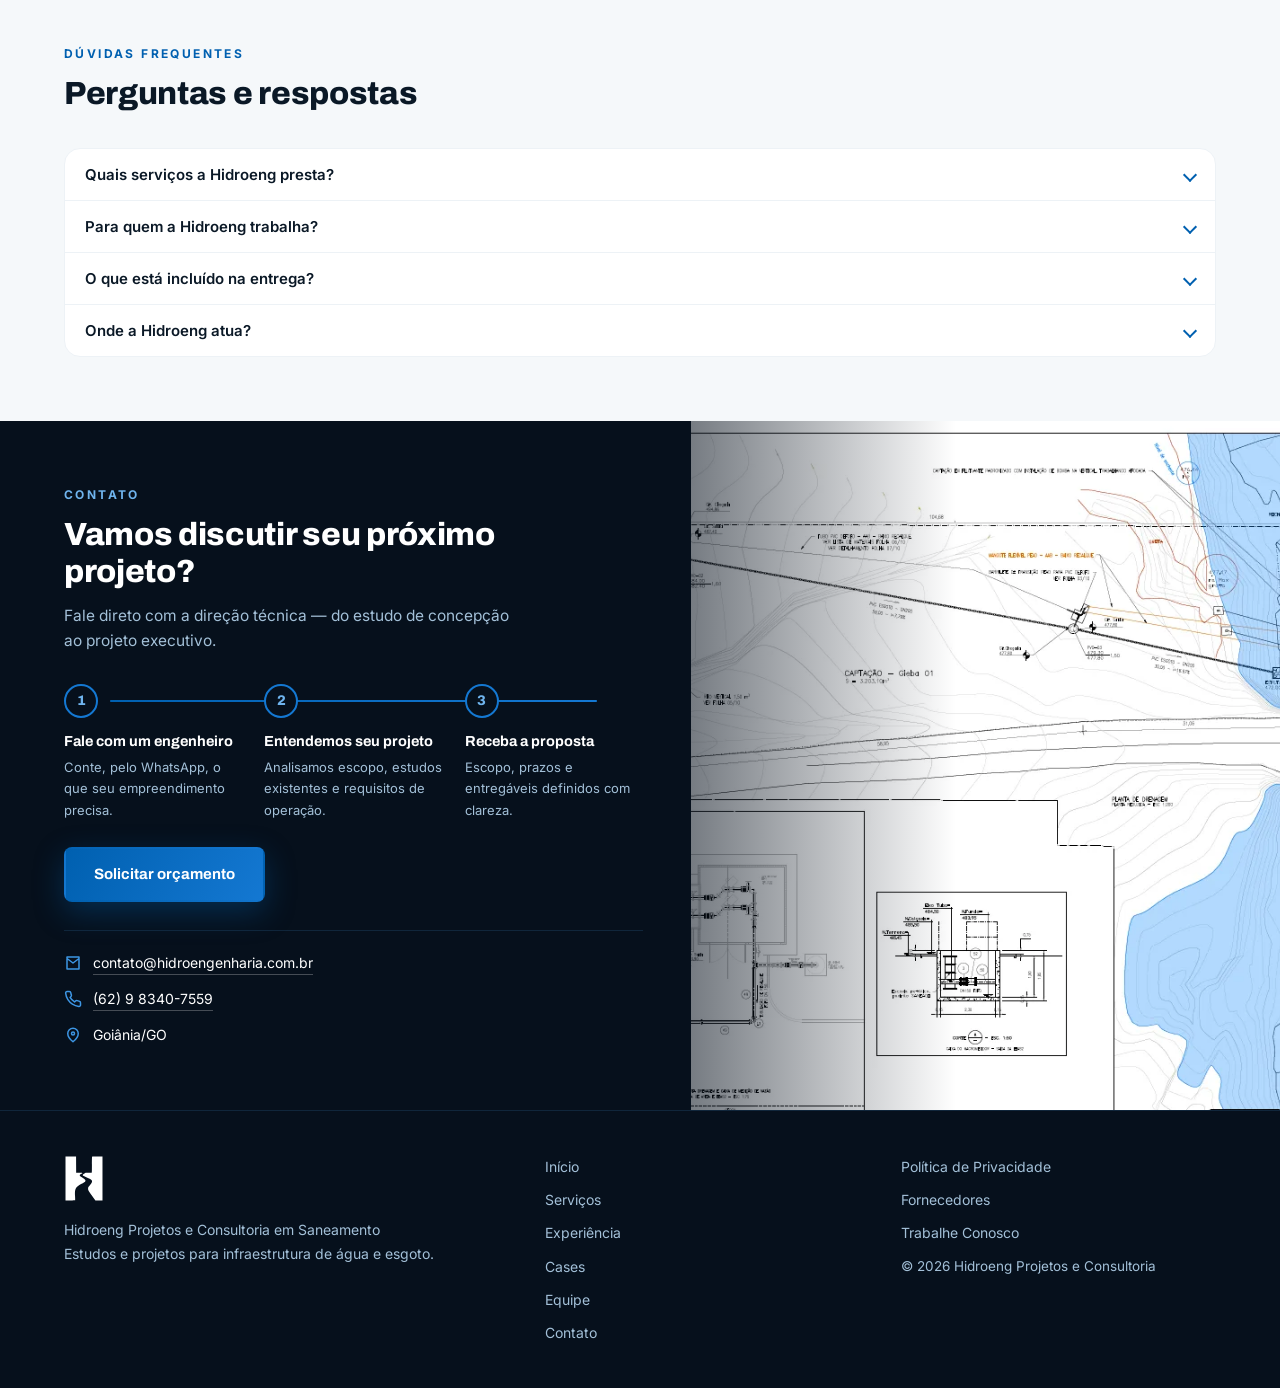
==== commit dae2d957: "Botão flutuante de WhatsApp + número comercial real (62) 99934-5568 em todos os CTAs Co-Authored-By:" ====
--- a/Site/index.html
+++ b/Site/index.html
@@ -390,6 +390,11 @@
   </div>
 </footer>
 
+<!-- Botão flutuante de WhatsApp -->
+<a href="#contato" class="wa-float" data-wa-btn="float" aria-label="Falar com a Hidroeng no WhatsApp">
+  <svg width="30" height="30" viewBox="0 0 24 24" fill="currentColor" aria-hidden="true"><path d="M12.04 2c-5.46 0-9.9 4.44-9.9 9.9 0 1.75.46 3.45 1.32 4.95L2 22l5.3-1.39a9.87 9.87 0 0 0 4.74 1.21h.01c5.45 0 9.9-4.44 9.9-9.9a9.83 9.83 0 0 0-2.9-7A9.83 9.83 0 0 0 12.04 2zm0 18.15h-.01a8.2 8.2 0 0 1-4.18-1.15l-.3-.18-3.11.82.83-3.04-.2-.31a8.2 8.2 0 0 1-1.26-4.38c0-4.54 3.7-8.24 8.24-8.24 2.2 0 4.27.86 5.82 2.42a8.18 8.18 0 0 1 2.41 5.83c0 4.54-3.7 8.23-8.24 8.23zm4.52-6.16c-.25-.13-1.47-.72-1.69-.81-.23-.08-.39-.12-.56.13-.16.24-.64.8-.78.97-.14.16-.29.18-.54.06-.25-.13-1.05-.39-2-1.23-.73-.66-1.23-1.47-1.38-1.72-.14-.25-.01-.38.11-.51.11-.11.25-.29.37-.43.13-.15.17-.25.25-.42.08-.16.04-.31-.02-.43-.06-.13-.56-1.34-.76-1.84-.2-.48-.41-.42-.56-.43h-.48c-.17 0-.43.06-.66.31-.22.25-.86.85-.86 2.07 0 1.22.89 2.4 1.01 2.56.13.17 1.75 2.67 4.23 3.74.59.26 1.05.41 1.41.52.6.19 1.13.16 1.56.1.48-.07 1.47-.6 1.67-1.18.21-.58.21-1.07.15-1.18-.06-.1-.23-.16-.48-.29z"/></svg>
+</a>
+
 <!-- Lightbox -->
 <div class="lightbox" id="lightbox" aria-hidden="true" role="dialog" aria-modal="true" aria-label="Galeria de imagens do projeto">
   <button class="lb-close" id="lbClose" aria-label="Fechar galeria">&times;</button>
--- a/Site/css/styles.css
+++ b/Site/css/styles.css
@@ -221,6 +221,12 @@
 .lb-next{right:22px;top:50%;transform:translateY(-50%)}
 .lightbox.single .lb-prev,.lightbox.single .lb-next{display:none}
 
+/* ---------- Botão flutuante de WhatsApp ---------- */
+.wa-float{position:fixed;right:20px;bottom:20px;z-index:650;width:56px;height:56px;border-radius:50%;background:#25D366;color:#fff;display:flex;align-items:center;justify-content:center;box-shadow:0 6px 22px rgba(18,140,66,.45);transition:transform var(--t-base),box-shadow var(--t-base)}
+.wa-float:hover{transform:translateY(-3px) scale(1.05);box-shadow:0 12px 30px rgba(18,140,66,.55)}
+.wa-float:active{transform:scale(.96)}
+@media (max-width:560px){.wa-float{right:14px;bottom:14px;width:52px;height:52px}}
+
 /* ---------- Política de Privacidade + Cookie Notice (BuildV) ---------- */
 .privacy-overlay{position:fixed;inset:0;z-index:900;background:rgba(6,16,28,.82);backdrop-filter:blur(6px);display:flex;align-items:center;justify-content:center;padding:20px;opacity:0;pointer-events:none;transition:opacity .3s ease}
 .privacy-overlay.open{opacity:1;pointer-events:all}
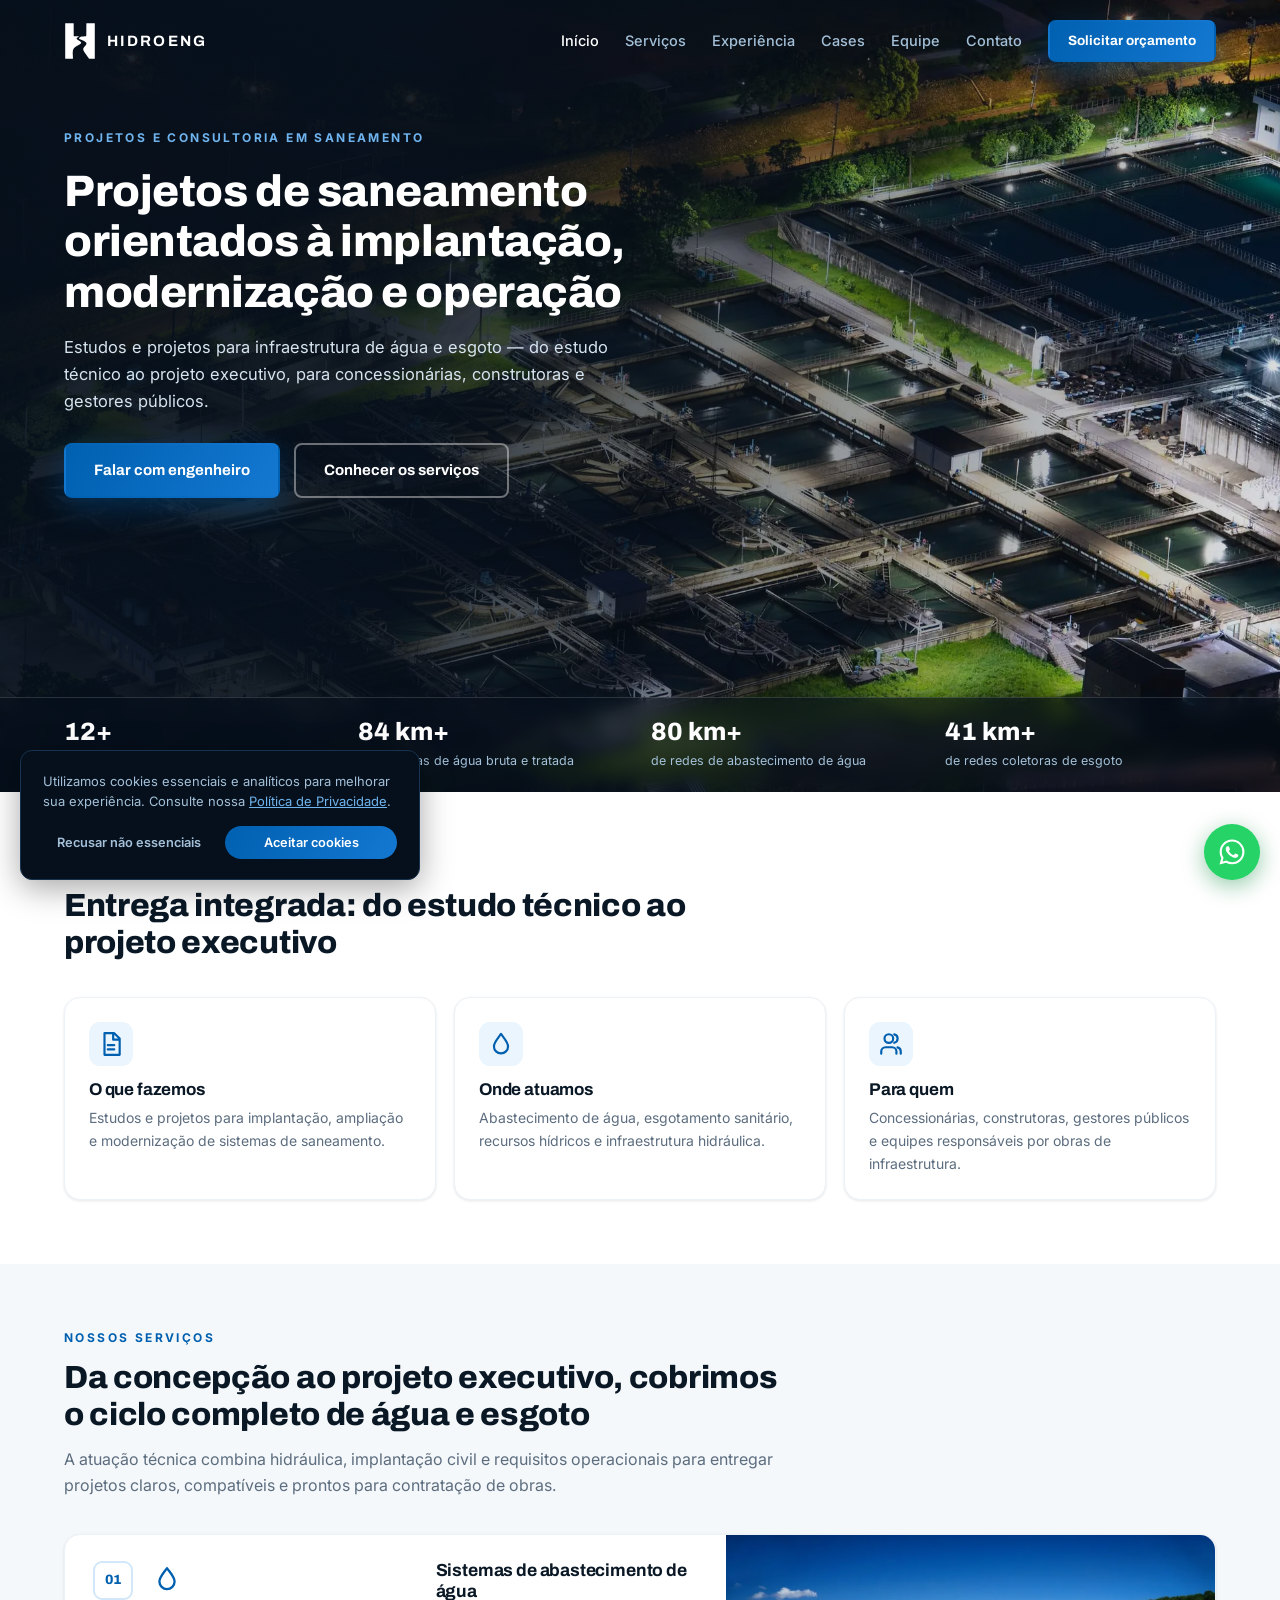
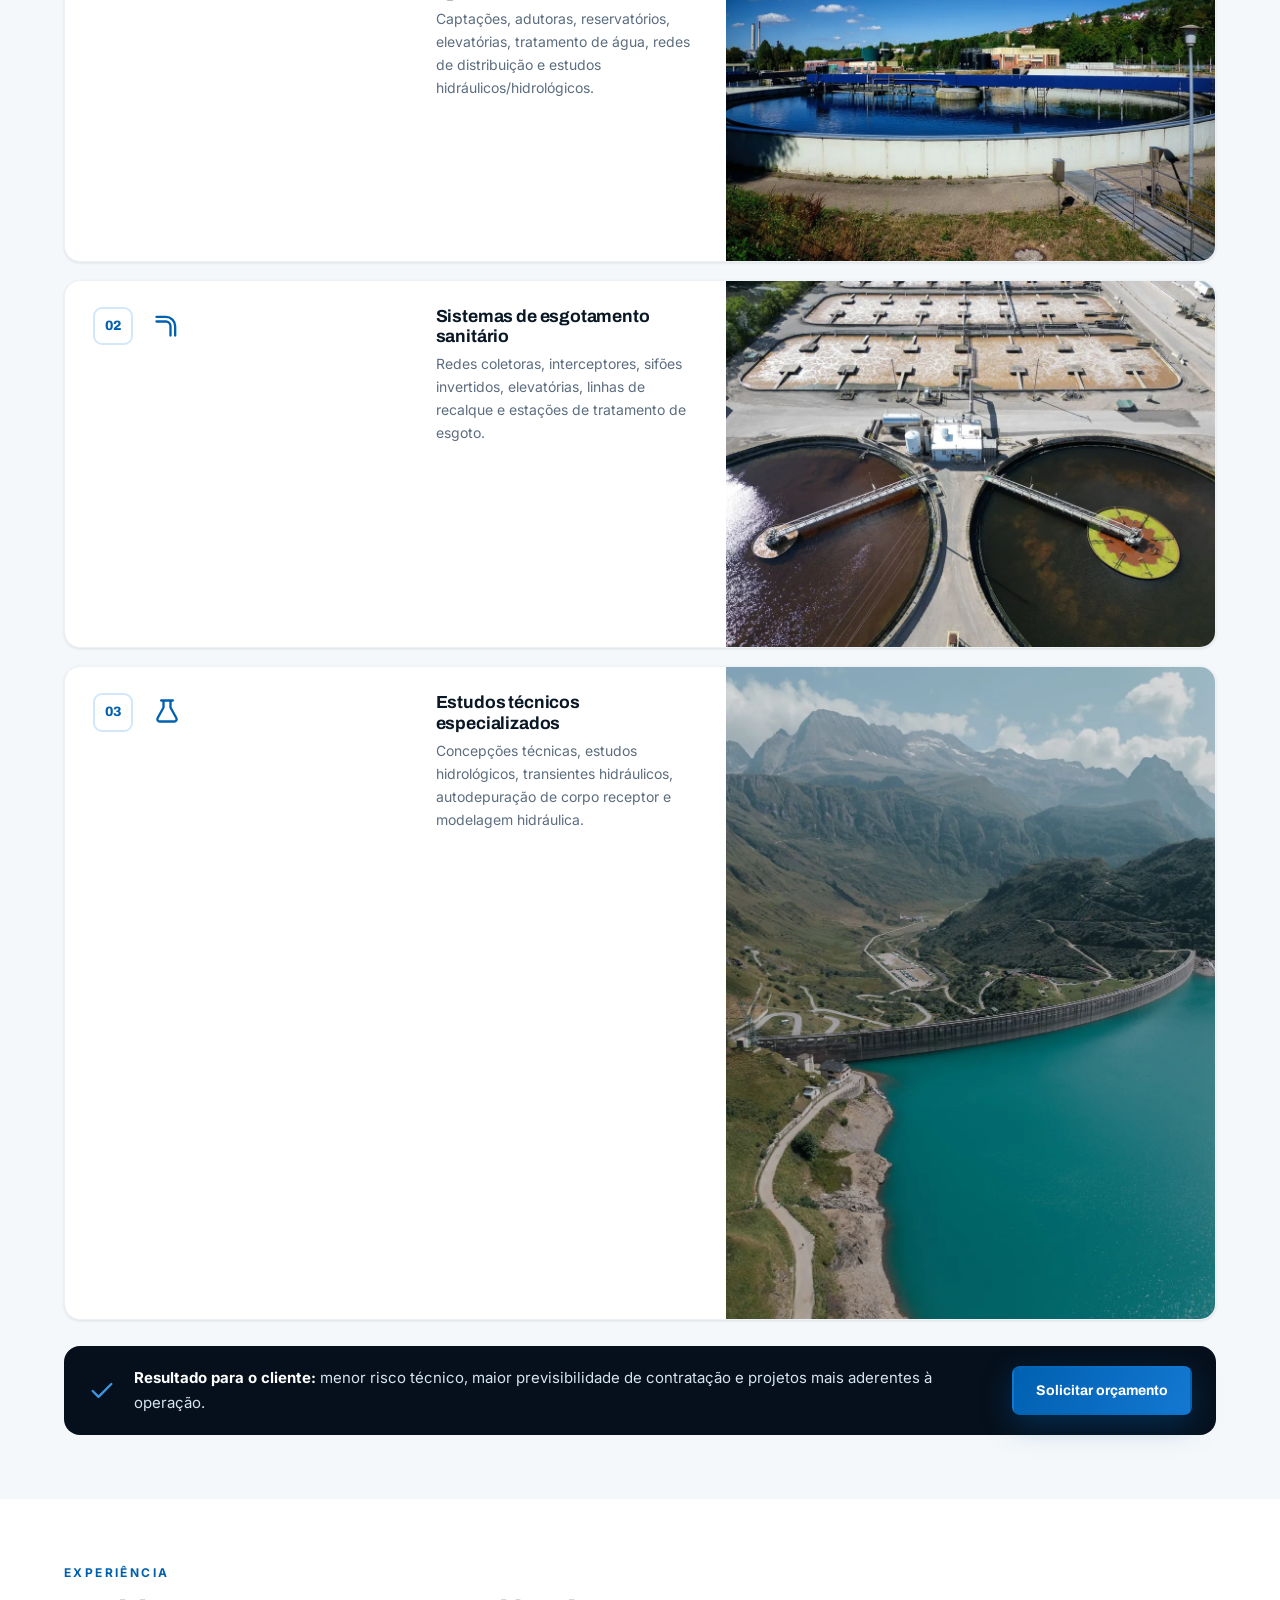
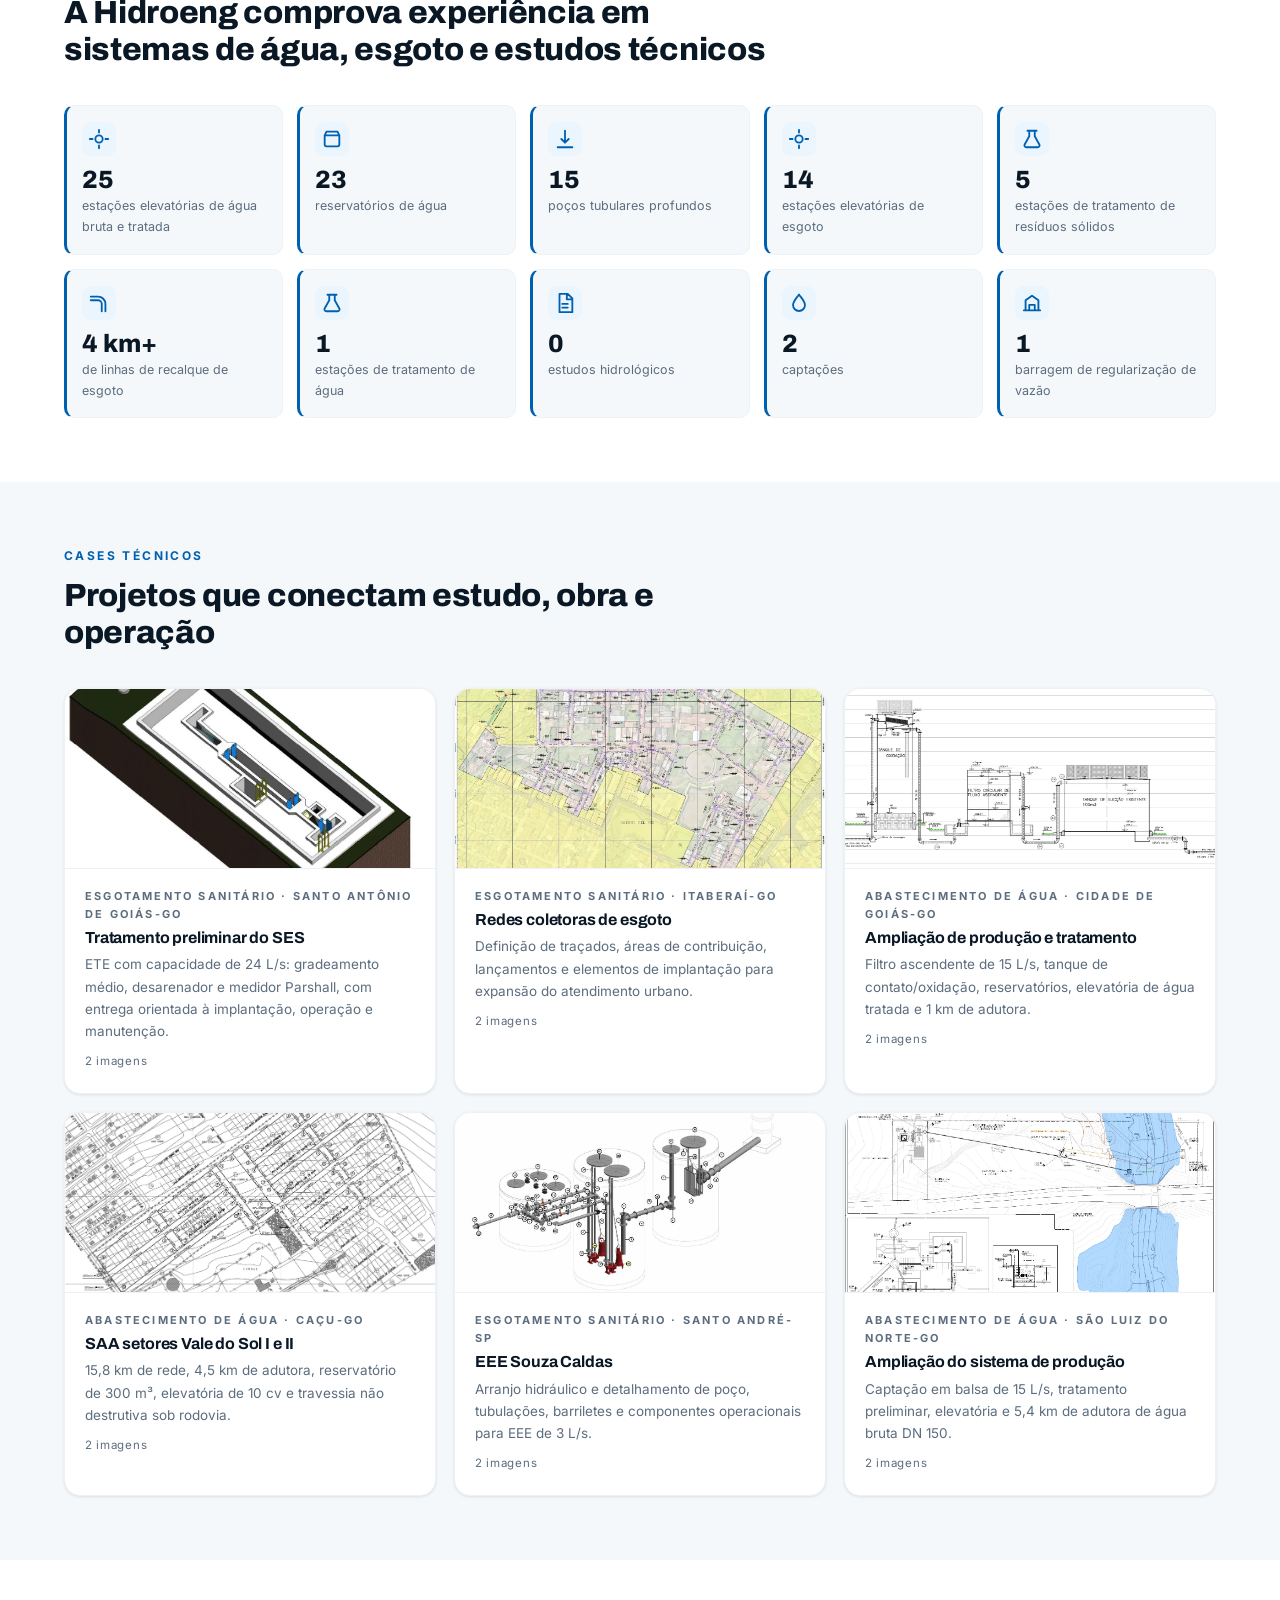
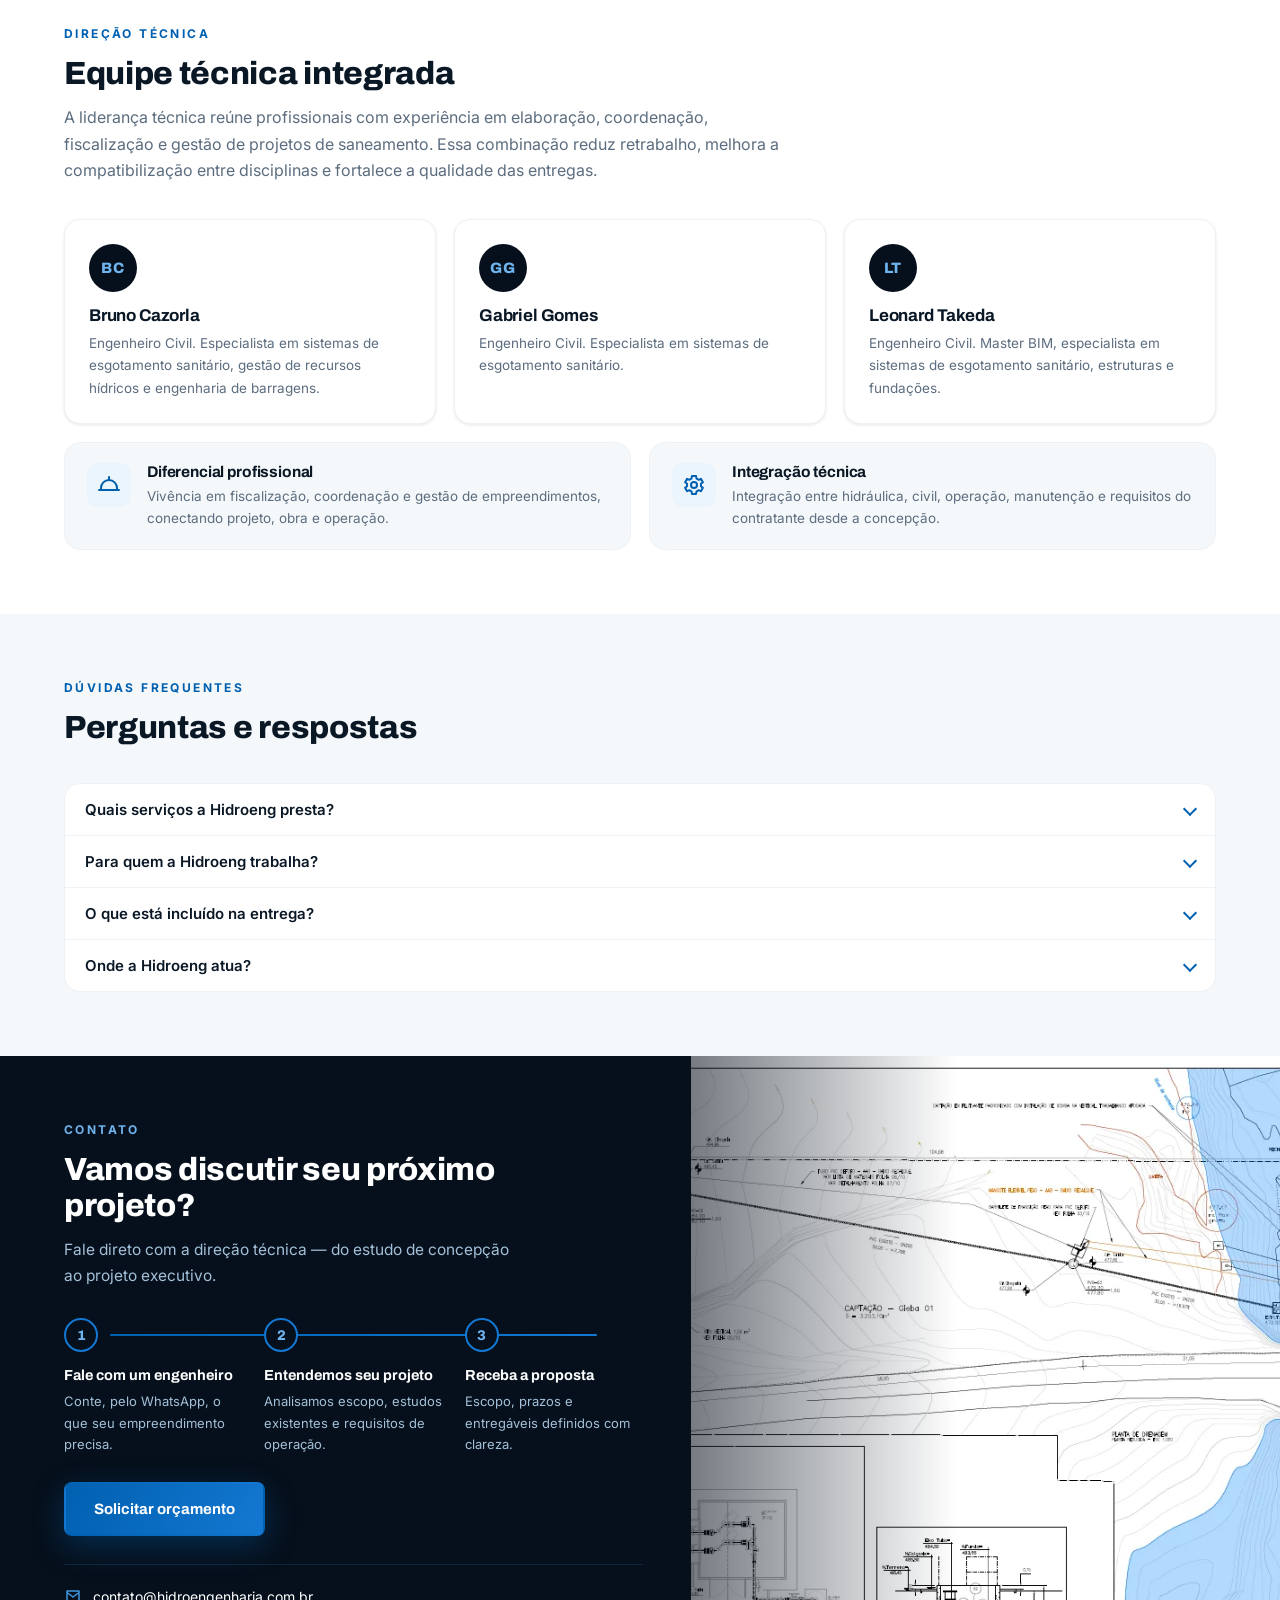
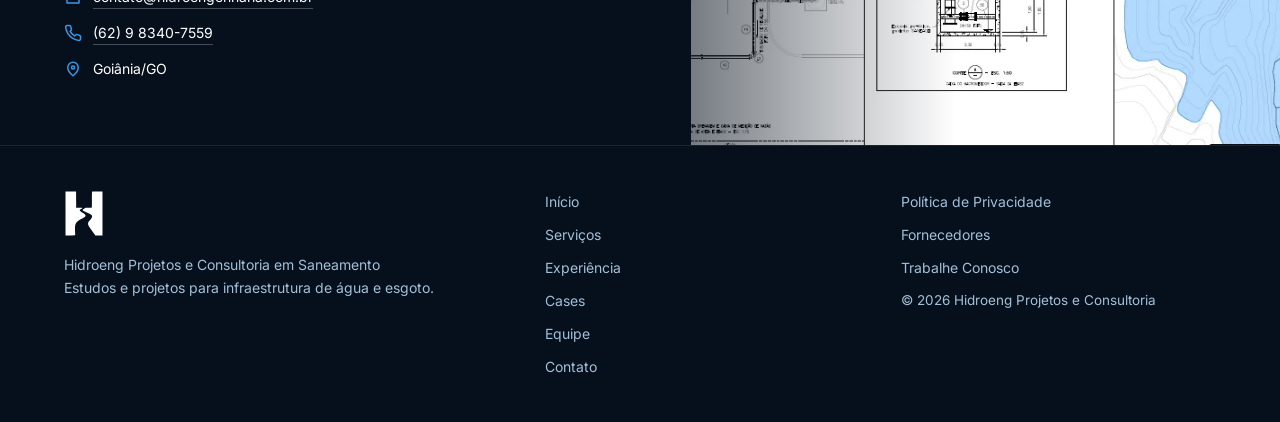
==== commit 8dec3240: "Serviços: imagens em destaque — 42% do card, sangria até a borda e altura cheia; mobile com imagem n" ====
--- a/Site/index.html
+++ b/Site/index.html
@@ -119,29 +119,35 @@
     </div>
     <div class="svc-list">
       <article class="svc" data-reveal>
-        <span class="svc-n" aria-hidden="true">01</span>
-        <div class="svc-ico" aria-hidden="true"><svg width="28" height="28" viewBox="0 0 24 24" fill="none" stroke="currentColor" stroke-width="2" stroke-linecap="round" stroke-linejoin="round"><path d="M12 2.7C9 7 5.5 10.4 5.5 14.2a6.5 6.5 0 0 0 13 0C18.5 10.4 15 7 12 2.7z"/></svg></div>
-        <div>
+        <div class="svc-body">
+          <span class="svc-n" aria-hidden="true">01</span>
+          <div class="svc-ico" aria-hidden="true"><svg width="28" height="28" viewBox="0 0 24 24" fill="none" stroke="currentColor" stroke-width="2" stroke-linecap="round" stroke-linejoin="round"><path d="M12 2.7C9 7 5.5 10.4 5.5 14.2a6.5 6.5 0 0 0 13 0C18.5 10.4 15 7 12 2.7z"/></svg></div>
+          <div>
           <h3>Sistemas de abastecimento de água</h3>
           <p>Captações, adutoras, reservatórios, elevatórias, tratamento de água, redes de distribuição e estudos hidráulicos/hidrológicos.</p>
         </div>
+        </div>
         <figure class="svc-media"><img src="assets/img/svc-agua.webp" alt="Tanque circular de tratamento de água em estação de abastecimento" loading="lazy"></figure>
       </article>
       <article class="svc" data-reveal>
-        <span class="svc-n" aria-hidden="true">02</span>
-        <div class="svc-ico" aria-hidden="true"><svg width="28" height="28" viewBox="0 0 24 24" fill="none" stroke="currentColor" stroke-width="2" stroke-linecap="round" stroke-linejoin="round"><path d="M3 9h8a4 4 0 0 1 4 4v8M3 5h8a8 8 0 0 1 8 8v8"/></svg></div>
-        <div>
+        <div class="svc-body">
+          <span class="svc-n" aria-hidden="true">02</span>
+          <div class="svc-ico" aria-hidden="true"><svg width="28" height="28" viewBox="0 0 24 24" fill="none" stroke="currentColor" stroke-width="2" stroke-linecap="round" stroke-linejoin="round"><path d="M3 9h8a4 4 0 0 1 4 4v8M3 5h8a8 8 0 0 1 8 8v8"/></svg></div>
+          <div>
           <h3>Sistemas de esgotamento sanitário</h3>
           <p>Redes coletoras, interceptores, sifões invertidos, elevatórias, linhas de recalque e estações de tratamento de esgoto.</p>
         </div>
+        </div>
         <figure class="svc-media"><img src="assets/img/svc-esgoto.webp" alt="Vista aérea de decantadores em estação de tratamento de esgoto" loading="lazy"></figure>
       </article>
       <article class="svc" data-reveal>
-        <span class="svc-n" aria-hidden="true">03</span>
-        <div class="svc-ico" aria-hidden="true"><svg width="28" height="28" viewBox="0 0 24 24" fill="none" stroke="currentColor" stroke-width="2" stroke-linecap="round" stroke-linejoin="round"><path d="M9 3v6l-5 9a2 2 0 0 0 1.8 3h12.4A2 2 0 0 0 20 18l-5-9V3M7 3h10"/></svg></div>
-        <div>
+        <div class="svc-body">
+          <span class="svc-n" aria-hidden="true">03</span>
+          <div class="svc-ico" aria-hidden="true"><svg width="28" height="28" viewBox="0 0 24 24" fill="none" stroke="currentColor" stroke-width="2" stroke-linecap="round" stroke-linejoin="round"><path d="M9 3v6l-5 9a2 2 0 0 0 1.8 3h12.4A2 2 0 0 0 20 18l-5-9V3M7 3h10"/></svg></div>
+          <div>
           <h3>Estudos técnicos especializados</h3>
           <p>Concepções técnicas, estudos hidrológicos, transientes hidráulicos, autodepuração de corpo receptor e modelagem hidráulica.</p>
+        </div>
         </div>
         <figure class="svc-media"><img src="assets/img/svc-estudos.webp" alt="Barragem com reservatório de regularização em vale" loading="lazy"></figure>
       </article>
--- a/Site/css/styles.css
+++ b/Site/css/styles.css
@@ -111,12 +111,13 @@
 
 /* ---------- Serviços ---------- */
 .svc-list{display:grid;gap:18px}
-.svc{display:flex;gap:20px;align-items:flex-start;background:#fff;border:1px solid var(--gray-100);border-radius:var(--radius-lg);padding:22px 24px;box-shadow:var(--shadow-sm);transition:transform var(--t-base),box-shadow var(--t-base)}
+.svc{display:grid;grid-template-columns:1.15fr minmax(280px,.85fr);background:#fff;border:1px solid var(--gray-100);border-radius:var(--radius-lg);padding:0;overflow:hidden;box-shadow:var(--shadow-sm);transition:transform var(--t-base),box-shadow var(--t-base)}
+.svc-body{display:flex;gap:20px;align-items:flex-start;padding:26px 28px}
 .svc:hover{transform:translateY(-3px);box-shadow:var(--shadow-md)}
 .svc-n{font-family:var(--font-display);font-weight:800;font-size:13.5px;color:var(--blue-600);border:2px solid var(--blue-100);border-radius:9px;padding:6px 10px;flex:none}
 .svc-ico{color:var(--blue-600);flex:none;margin-top:4px}
-.svc>div{flex:1;min-width:240px}
-.svc-media{flex:none;width:210px;align-self:stretch;min-height:112px;border-radius:10px;overflow:hidden;margin-left:auto}
+.svc-body>div{flex:1;min-width:220px}
+.svc-media{width:100%;height:100%;min-height:210px;margin:0;border-radius:0;overflow:hidden}
 .svc-media img{width:100%;height:100%;object-fit:cover;transition:transform .6s var(--e-reveal)}
 .svc:hover .svc-media img{transform:scale(1.05)}
 .svc h3{font-size:17.5px;margin-bottom:5px}
@@ -273,7 +274,6 @@
   .cta-media img{position:absolute}
   .cta-content{padding:64px 24px}
   .footer-inner{grid-template-columns:1fr 1fr}
-  .svc{flex-wrap:wrap}
 }
 @media (max-width:560px){
   .section{padding:44px 0}
@@ -282,7 +282,9 @@
   .hero-inner{padding-top:112px}
   .hero-actions .btn{width:100%}
   .footer-inner{grid-template-columns:1fr}
-  .svc-media{width:100%;min-height:0;height:150px;margin-left:0;order:5}
+  .svc{grid-template-columns:1fr}
+  .svc-media{min-height:0;height:190px;order:-1}
+  .svc-body{flex-wrap:wrap;padding:20px 22px}
   .result-band{flex-direction:column;align-items:flex-start}
   .result-band .btn{width:100%}
   .howto-row{grid-template-columns:1fr;gap:20px}
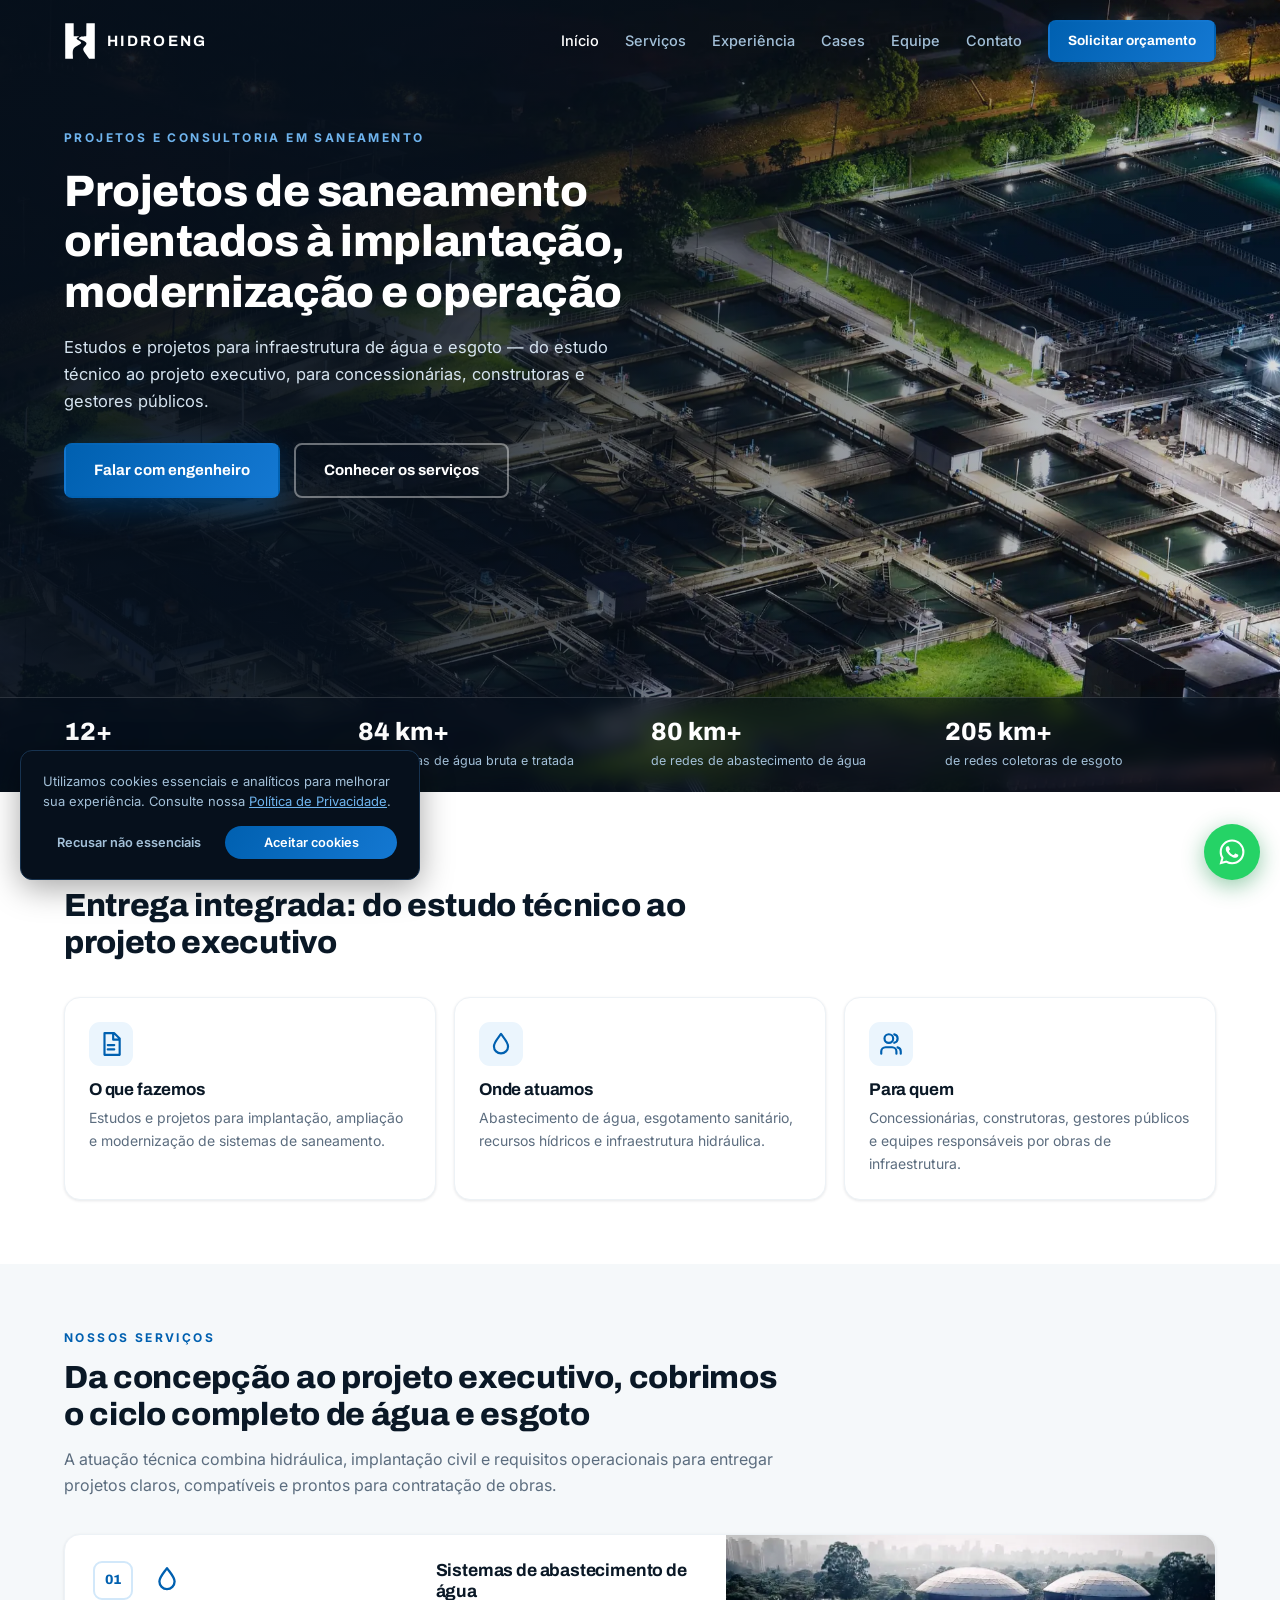
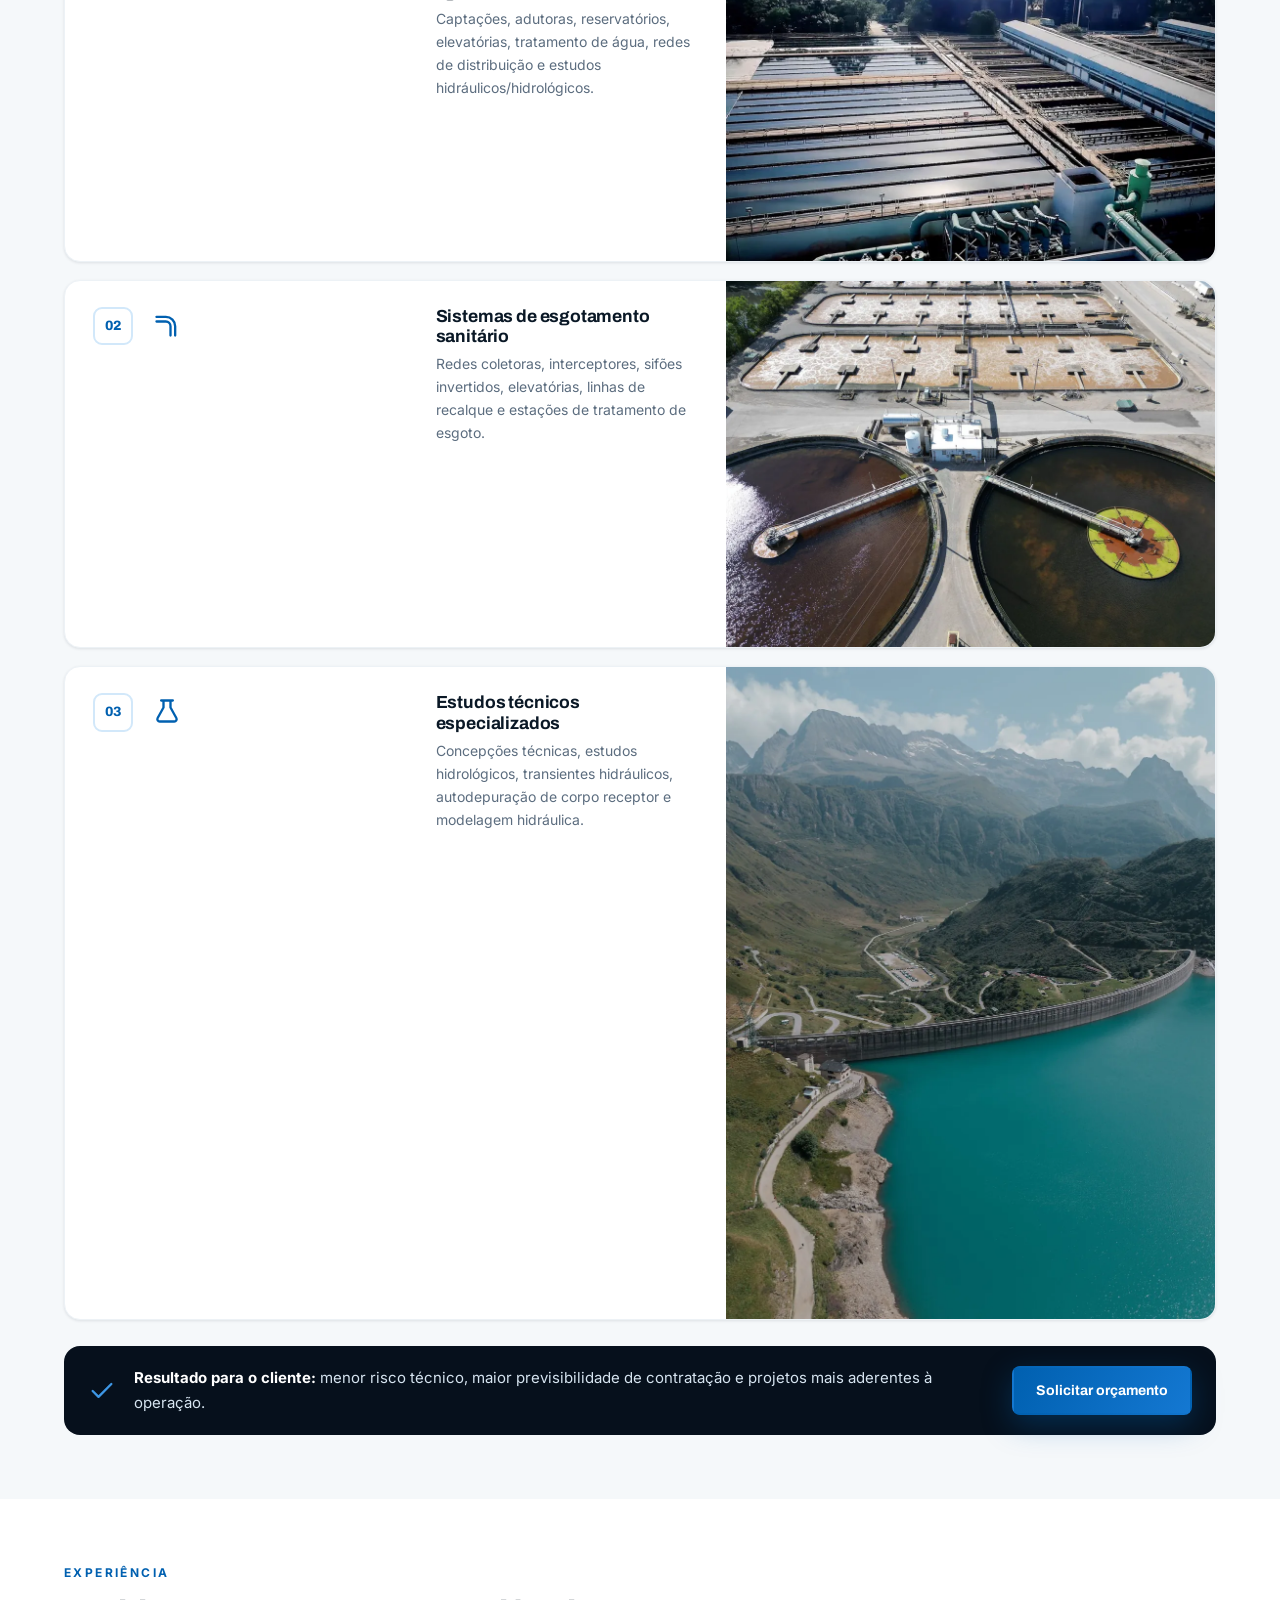
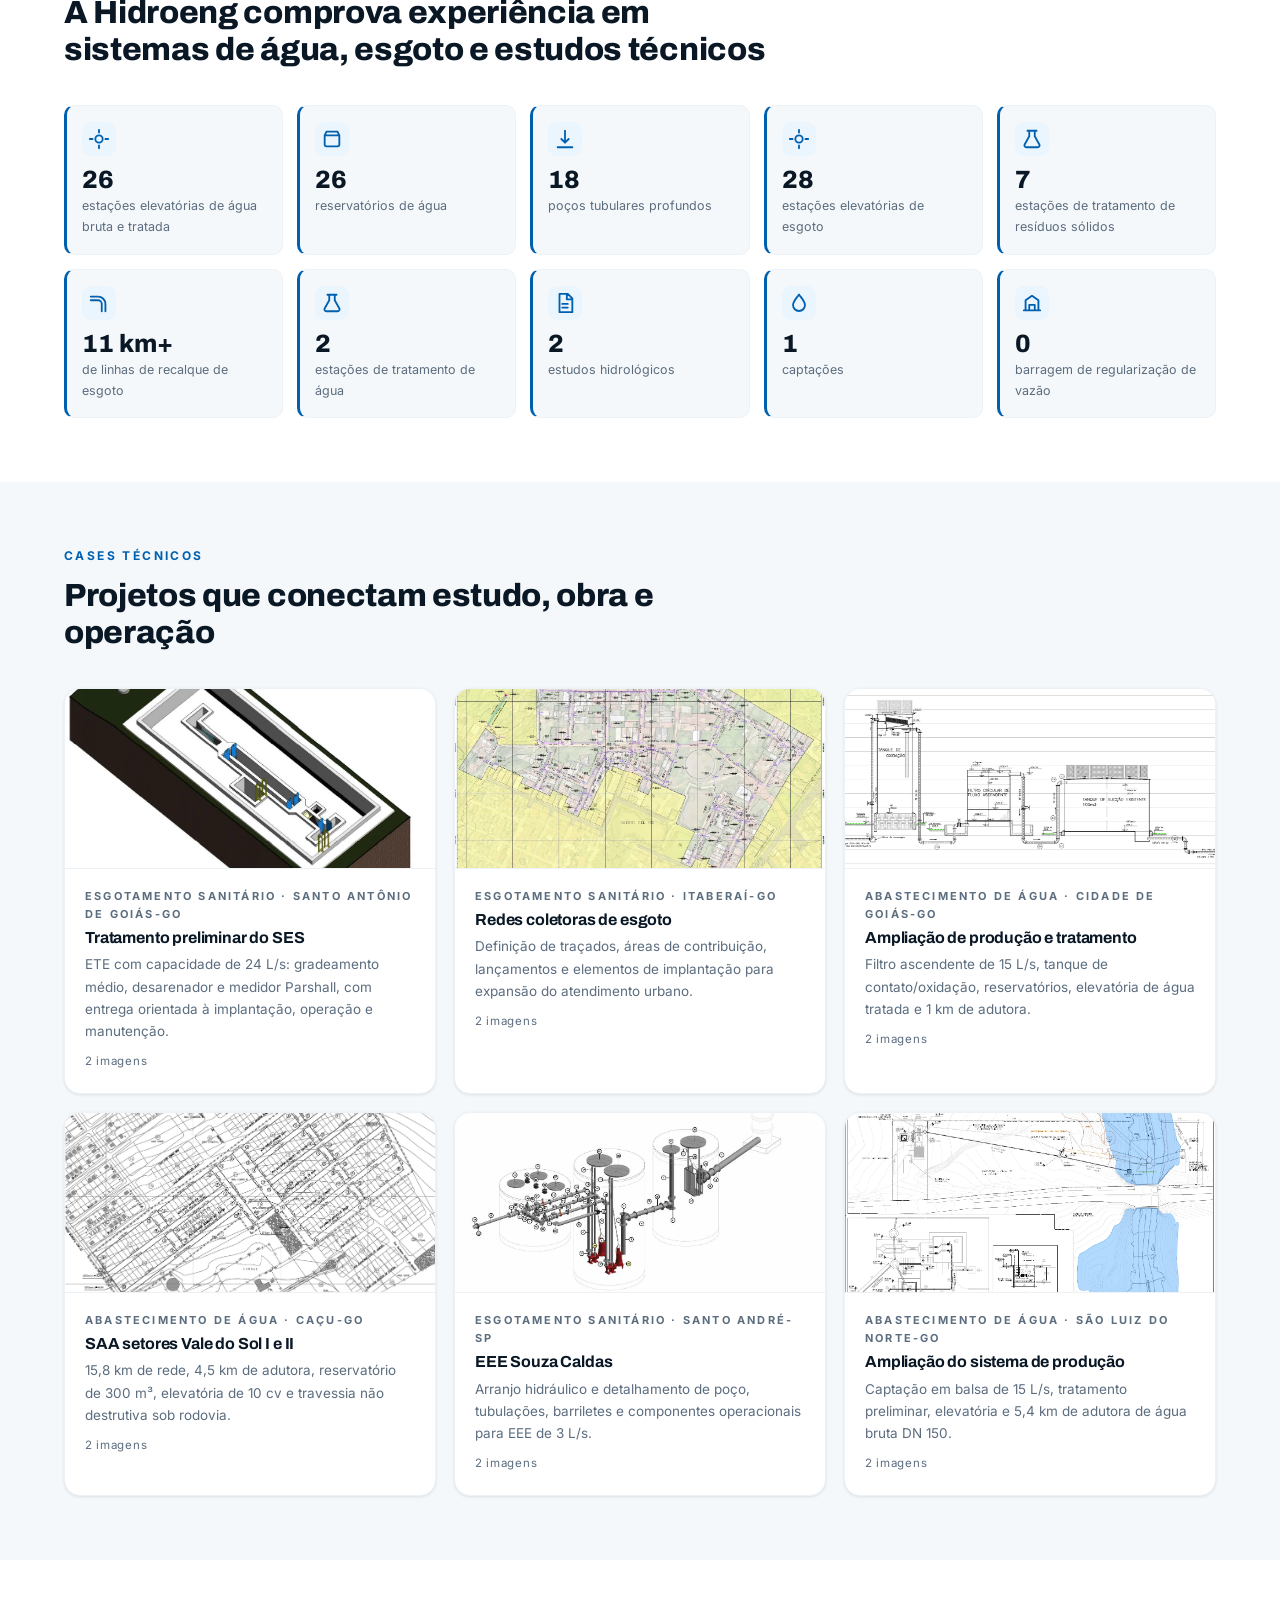
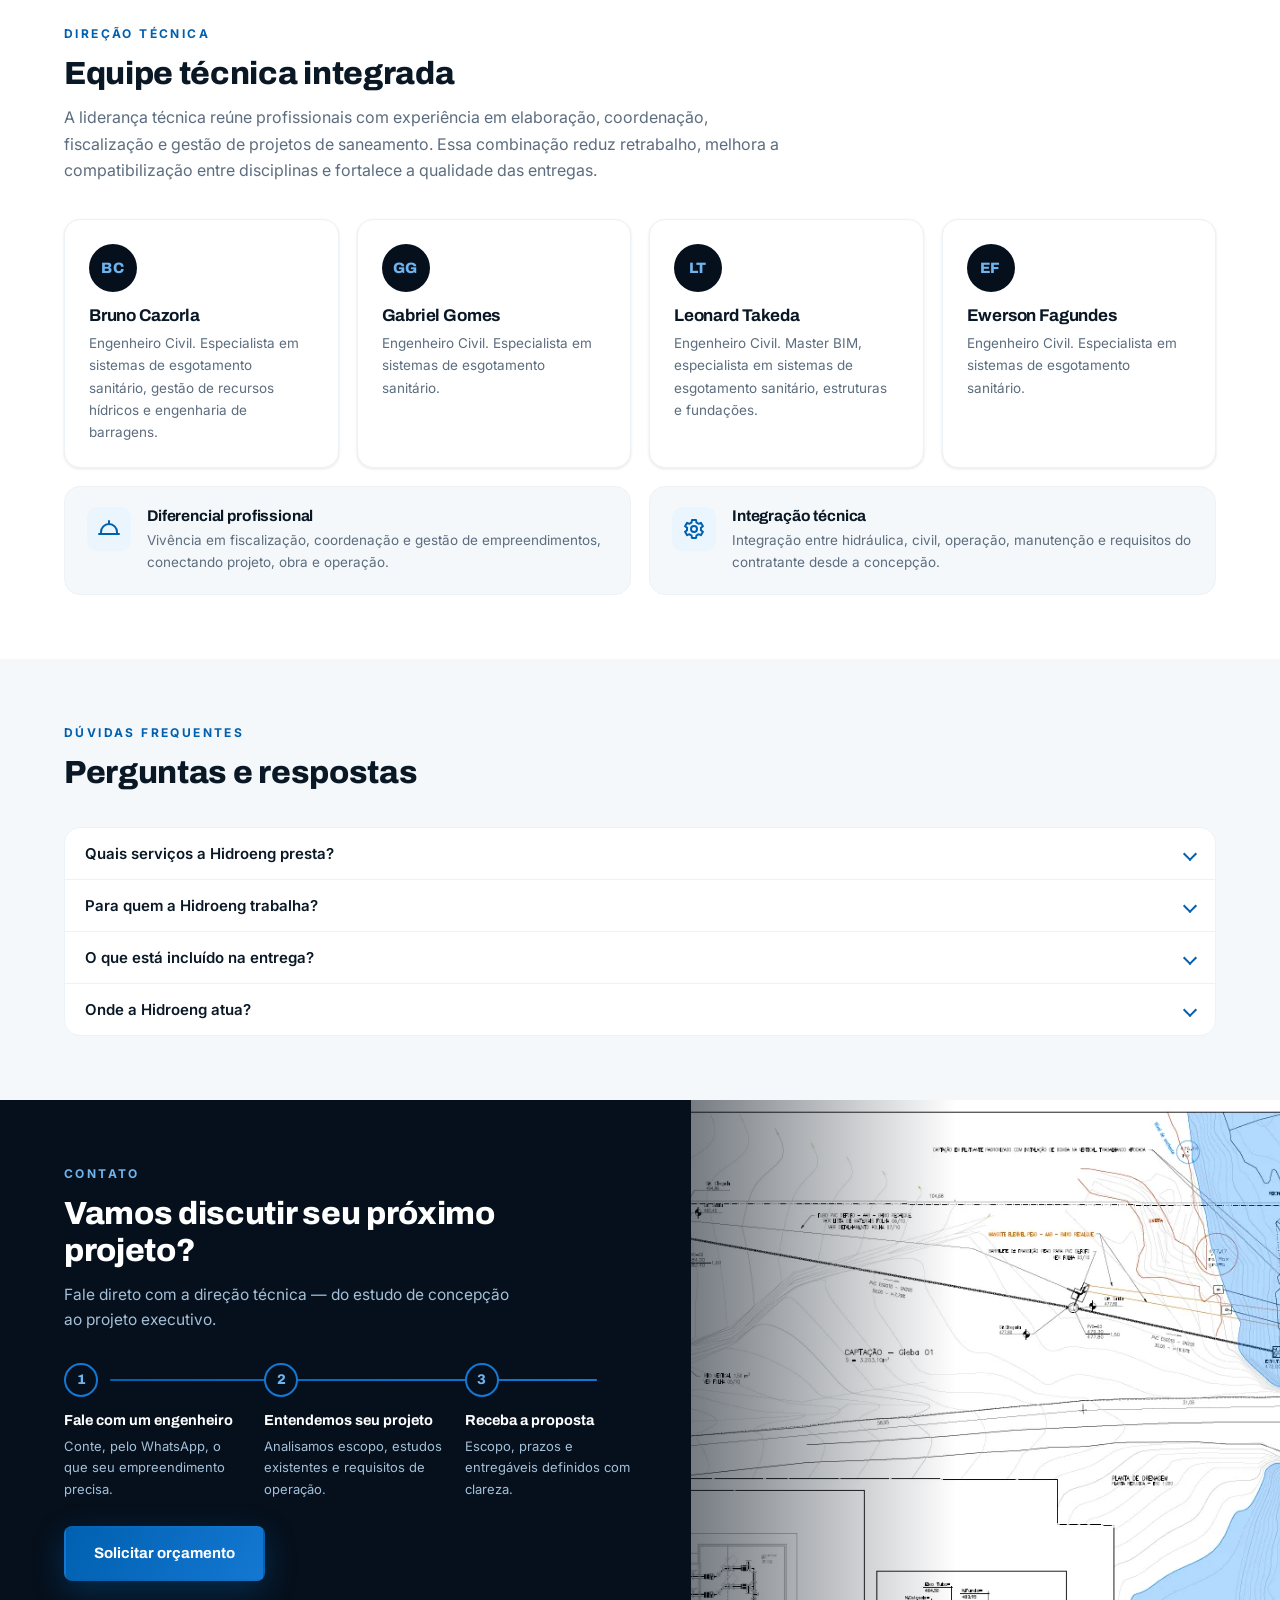
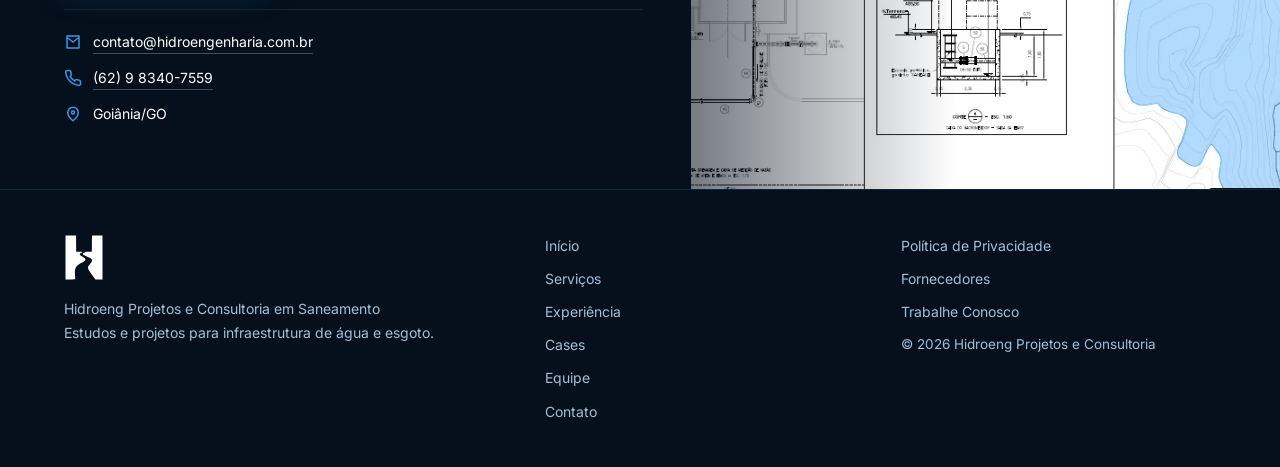
==== commit 5ff7318b: "Refactor code structure for improved readability and maintainability" ====
--- a/Site/index.html
+++ b/Site/index.html
@@ -77,7 +77,7 @@
       <div class="hstat" data-reveal><b><span data-count="12">12</span>+</b><span>anos de experiência em saneamento</span></div>
       <div class="hstat" data-reveal><b><span data-count="84">84</span> km+</b><span>de adutoras de água bruta e tratada</span></div>
       <div class="hstat" data-reveal><b><span data-count="80">80</span> km+</b><span>de redes de abastecimento de água</span></div>
-      <div class="hstat" data-reveal><b><span data-count="41">41</span> km+</b><span>de redes coletoras de esgoto</span></div>
+      <div class="hstat" data-reveal><b><span data-count="205">205</span> km+</b><span>de redes coletoras de esgoto</span></div>
     </div>
   </div>
 </section>
@@ -127,7 +127,7 @@
           <p>Captações, adutoras, reservatórios, elevatórias, tratamento de água, redes de distribuição e estudos hidráulicos/hidrológicos.</p>
         </div>
         </div>
-        <figure class="svc-media"><img src="assets/img/svc-agua.webp" alt="Tanque circular de tratamento de água em estação de abastecimento" loading="lazy"></figure>
+        <figure class="svc-media"><img src="assets/img/svc-agua.webp" alt="Vista aérea de decantadores e reservatórios de uma estação de tratamento de água" loading="lazy"></figure>
       </article>
       <article class="svc" data-reveal>
         <div class="svc-body">
@@ -171,9 +171,9 @@
       <div class="stat" data-reveal><div class="ico" aria-hidden="true"><svg width="22" height="22" viewBox="0 0 24 24" fill="none" stroke="currentColor" stroke-width="2" stroke-linecap="round" stroke-linejoin="round"><path d="M12 8a4 4 0 1 0 0 8 4 4 0 0 0 0-8zM12 2v3M12 19v3M2 12h3M19 12h3"/></svg></div><b><span data-count="27">27</span></b><span>estações elevatórias de água bruta e tratada</span></div>
       <div class="stat" data-reveal><div class="ico" aria-hidden="true"><svg width="22" height="22" viewBox="0 0 24 24" fill="none" stroke="currentColor" stroke-width="2" stroke-linecap="round" stroke-linejoin="round"><path d="M4 8h16v10a2 2 0 0 1-2 2H6a2 2 0 0 1-2-2zM4 8l2-4h12l2 4"/></svg></div><b><span data-count="27">27</span></b><span>reservatórios de água</span></div>
       <div class="stat" data-reveal><div class="ico" aria-hidden="true"><svg width="22" height="22" viewBox="0 0 24 24" fill="none" stroke="currentColor" stroke-width="2" stroke-linecap="round" stroke-linejoin="round"><path d="M12 3v13M8 12l4 4 4-4M4 21h16"/></svg></div><b><span data-count="20">20</span></b><span>poços tubulares profundos</span></div>
-      <div class="stat" data-reveal><div class="ico" aria-hidden="true"><svg width="22" height="22" viewBox="0 0 24 24" fill="none" stroke="currentColor" stroke-width="2" stroke-linecap="round" stroke-linejoin="round"><path d="M12 8a4 4 0 1 0 0 8 4 4 0 0 0 0-8zM12 2v3M12 19v3M2 12h3M19 12h3"/></svg></div><b><span data-count="19">19</span></b><span>estações elevatórias de esgoto</span></div>
+      <div class="stat" data-reveal><div class="ico" aria-hidden="true"><svg width="22" height="22" viewBox="0 0 24 24" fill="none" stroke="currentColor" stroke-width="2" stroke-linecap="round" stroke-linejoin="round"><path d="M12 8a4 4 0 1 0 0 8 4 4 0 0 0 0-8zM12 2v3M12 19v3M2 12h3M19 12h3"/></svg></div><b><span data-count="32">32</span></b><span>estações elevatórias de esgoto</span></div>
       <div class="stat" data-reveal><div class="ico" aria-hidden="true"><svg width="22" height="22" viewBox="0 0 24 24" fill="none" stroke="currentColor" stroke-width="2" stroke-linecap="round" stroke-linejoin="round"><path d="M9 3v6l-5 9a2 2 0 0 0 1.8 3h12.4A2 2 0 0 0 20 18l-5-9V3M7 3h10"/></svg></div><b><span data-count="9">9</span></b><span>estações de tratamento de resíduos sólidos</span></div>
-      <div class="stat" data-reveal><div class="ico" aria-hidden="true"><svg width="22" height="22" viewBox="0 0 24 24" fill="none" stroke="currentColor" stroke-width="2" stroke-linecap="round" stroke-linejoin="round"><path d="M3 9h8a4 4 0 0 1 4 4v8M3 5h8a8 8 0 0 1 8 8v8"/></svg></div><b><span data-count="8">8</span> km+</b><span>de linhas de recalque de esgoto</span></div>
+      <div class="stat" data-reveal><div class="ico" aria-hidden="true"><svg width="22" height="22" viewBox="0 0 24 24" fill="none" stroke="currentColor" stroke-width="2" stroke-linecap="round" stroke-linejoin="round"><path d="M3 9h8a4 4 0 0 1 4 4v8M3 5h8a8 8 0 0 1 8 8v8"/></svg></div><b><span data-count="15">15</span> km+</b><span>de linhas de recalque de esgoto</span></div>
       <div class="stat" data-reveal><div class="ico" aria-hidden="true"><svg width="22" height="22" viewBox="0 0 24 24" fill="none" stroke="currentColor" stroke-width="2" stroke-linecap="round" stroke-linejoin="round"><path d="M9 3v6l-5 9a2 2 0 0 0 1.8 3h12.4A2 2 0 0 0 20 18l-5-9V3M7 3h10"/></svg></div><b><span data-count="4">4</span></b><span>estações de tratamento de água</span></div>
       <div class="stat" data-reveal><div class="ico" aria-hidden="true"><svg width="22" height="22" viewBox="0 0 24 24" fill="none" stroke="currentColor" stroke-width="2" stroke-linecap="round" stroke-linejoin="round"><path d="M6 2h9l5 5v15H6zM14 2v6h6M9 13h6M9 17h6"/></svg></div><b><span data-count="4">4</span></b><span>estudos hidrológicos</span></div>
       <div class="stat" data-reveal><div class="ico" aria-hidden="true"><svg width="22" height="22" viewBox="0 0 24 24" fill="none" stroke="currentColor" stroke-width="2" stroke-linecap="round" stroke-linejoin="round"><path d="M12 2.7C9 7 5.5 10.4 5.5 14.2a6.5 6.5 0 0 0 13 0C18.5 10.4 15 7 12 2.7z"/></svg></div><b><span data-count="2">2</span></b><span>captações</span></div>
@@ -283,6 +283,11 @@
         <span class="tcard-init" aria-hidden="true">LT</span>
         <h3>Leonard Takeda</h3>
         <p>Engenheiro Civil. Master BIM, especialista em sistemas de esgotamento sanitário, estruturas e fundações.</p>
+      </article>
+      <article class="tcard" data-reveal>
+        <span class="tcard-init" aria-hidden="true">EF</span>
+        <h3>Ewerson Fagundes</h3>
+        <p>Engenheiro Civil. Especialista em sistemas de esgotamento sanitário.</p>
       </article>
     </div>
     <div class="grid-2 team-extra">
--- a/Site/css/styles.css
+++ b/Site/css/styles.css
@@ -151,7 +151,7 @@
 .pcard-body small{display:inline-block;margin-top:10px;font-size:11.5px;color:var(--gray-500);letter-spacing:.06em}
 
 /* ---------- Equipe ---------- */
-.team-grid{margin-bottom:18px}
+.team-grid{margin-bottom:18px;grid-template-columns:repeat(4,1fr)}
 .tcard{background:#fff;border:1px solid var(--gray-100);border-radius:var(--radius-lg);padding:24px;box-shadow:var(--shadow-sm);transition:transform var(--t-base),box-shadow var(--t-base)}
 .tcard:hover{transform:translateY(-4px);box-shadow:var(--shadow-lg)}
 .tcard-init{display:inline-flex;align-items:center;justify-content:center;width:48px;height:48px;border-radius:50%;background:var(--navy-950);color:var(--blue-300);font-family:var(--font-display);font-weight:800;font-size:15px;letter-spacing:.04em;margin-bottom:14px}
@@ -259,6 +259,7 @@
 /* ---------- Responsivo ---------- */
 @media (max-width:1024px){
   .stats-grid{grid-template-columns:repeat(3,1fr)}
+  .team-grid{grid-template-columns:repeat(2,1fr)}
 }
 @media (max-width:900px){
   .section{padding:52px 0}
@@ -277,7 +278,7 @@
 }
 @media (max-width:560px){
   .section{padding:44px 0}
-  .grid-3,.grid-2,.portfolio-grid,.stats-grid{grid-template-columns:1fr}
+  .grid-3,.grid-2,.portfolio-grid,.stats-grid,.team-grid{grid-template-columns:1fr}
   .hero-stats-grid{grid-template-columns:1fr;gap:14px}
   .hero-inner{padding-top:112px}
   .hero-actions .btn{width:100%}
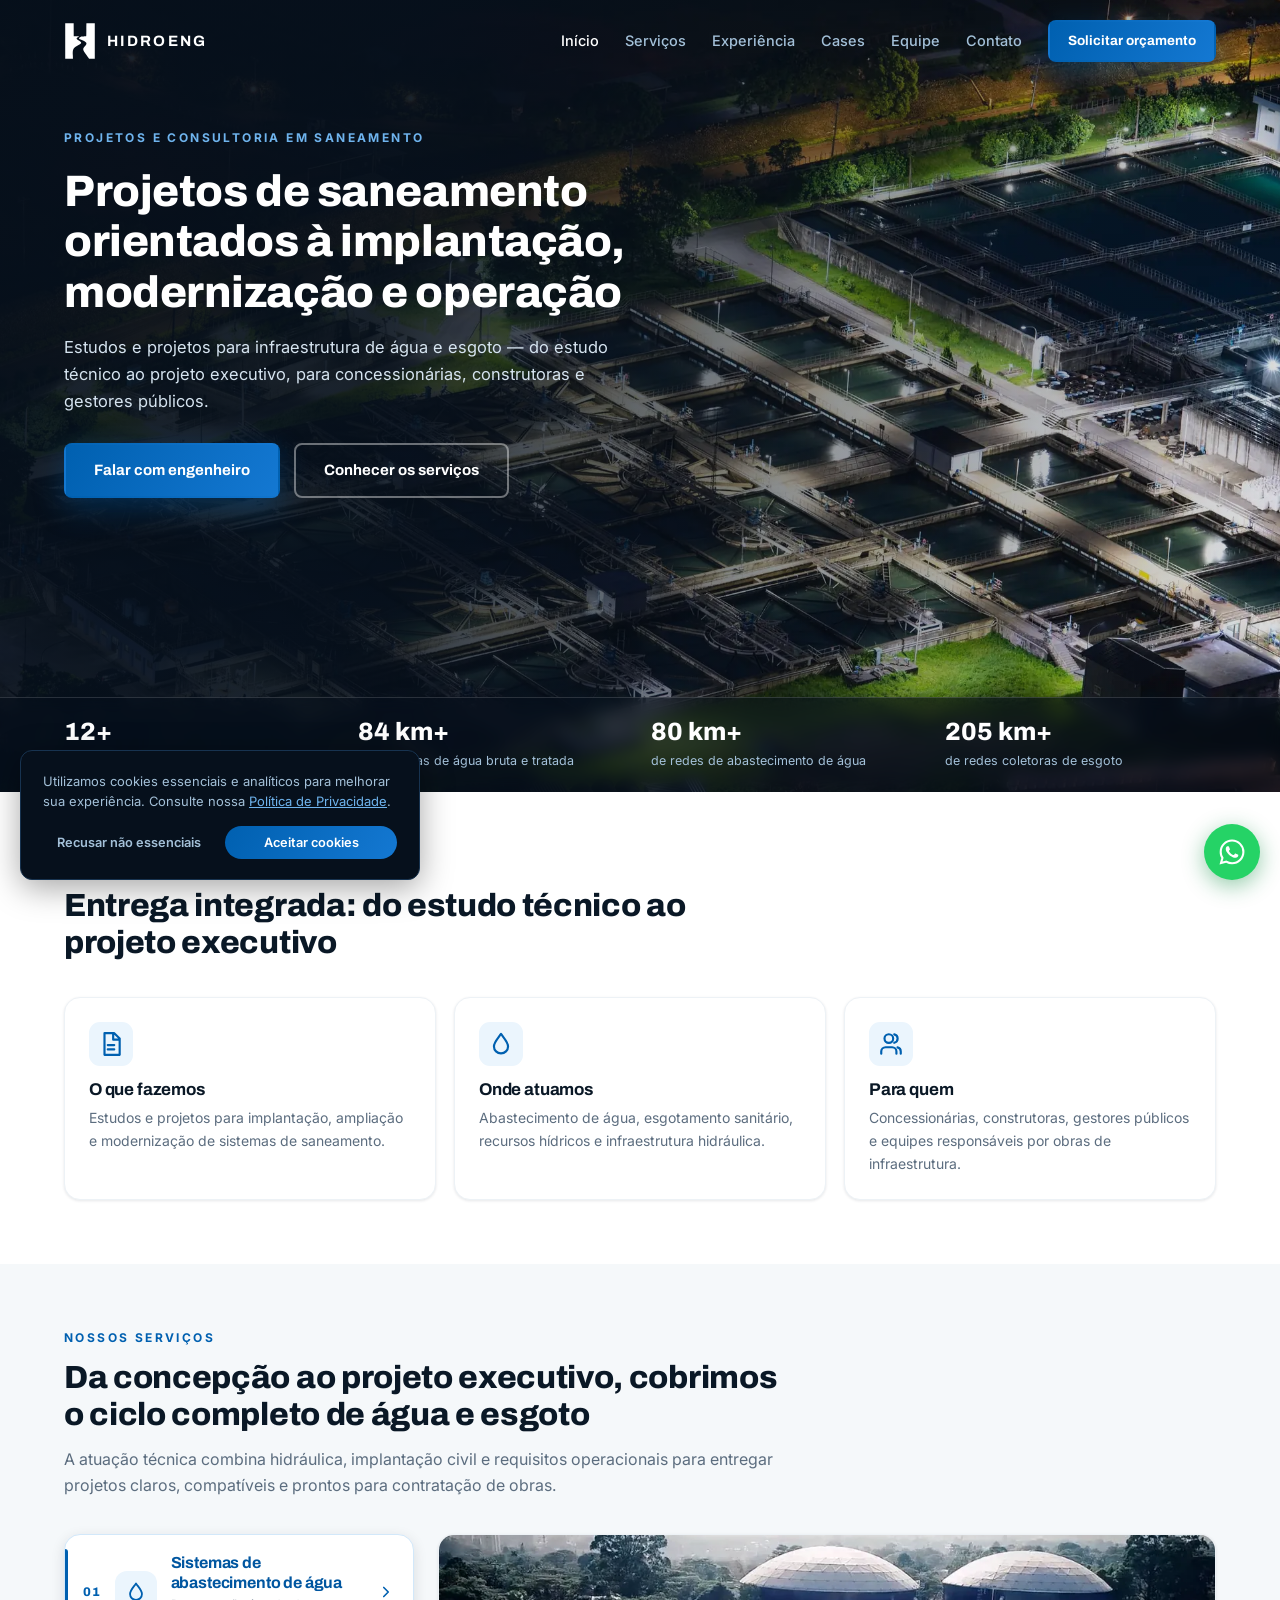
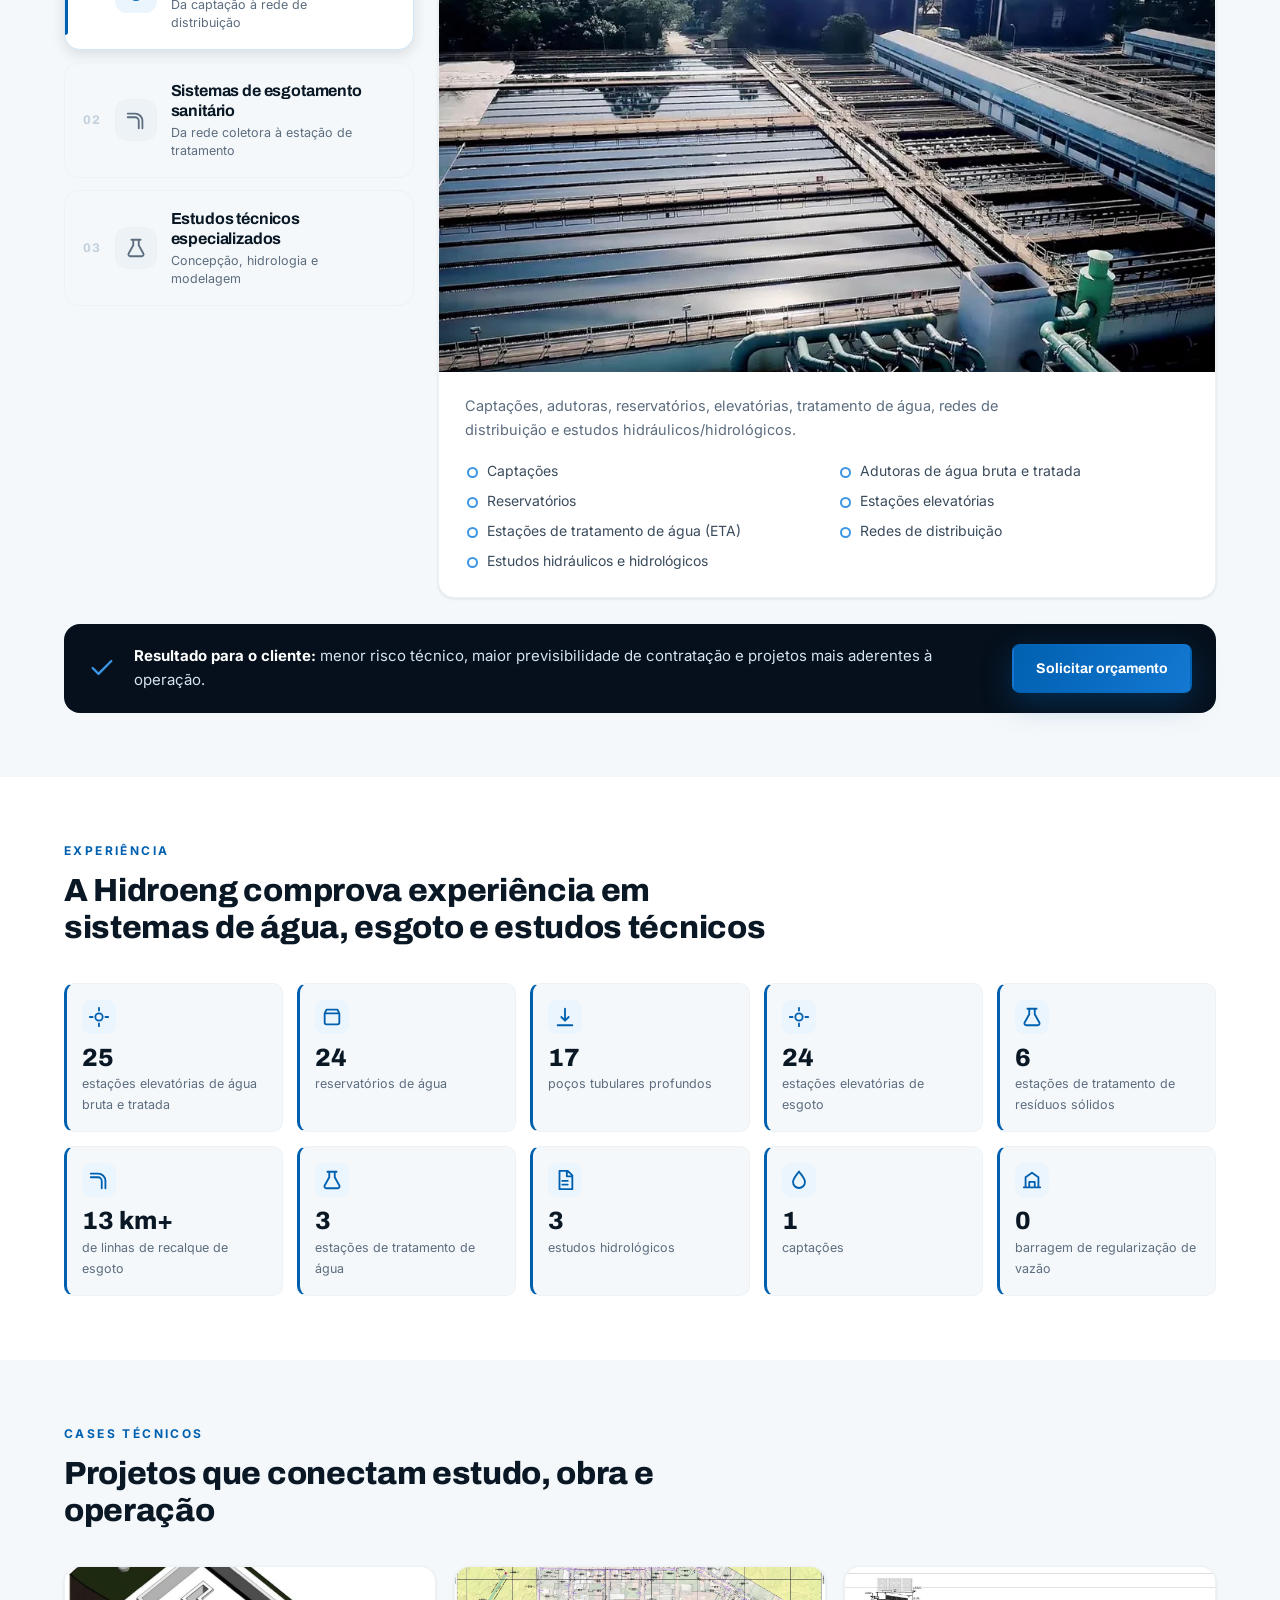
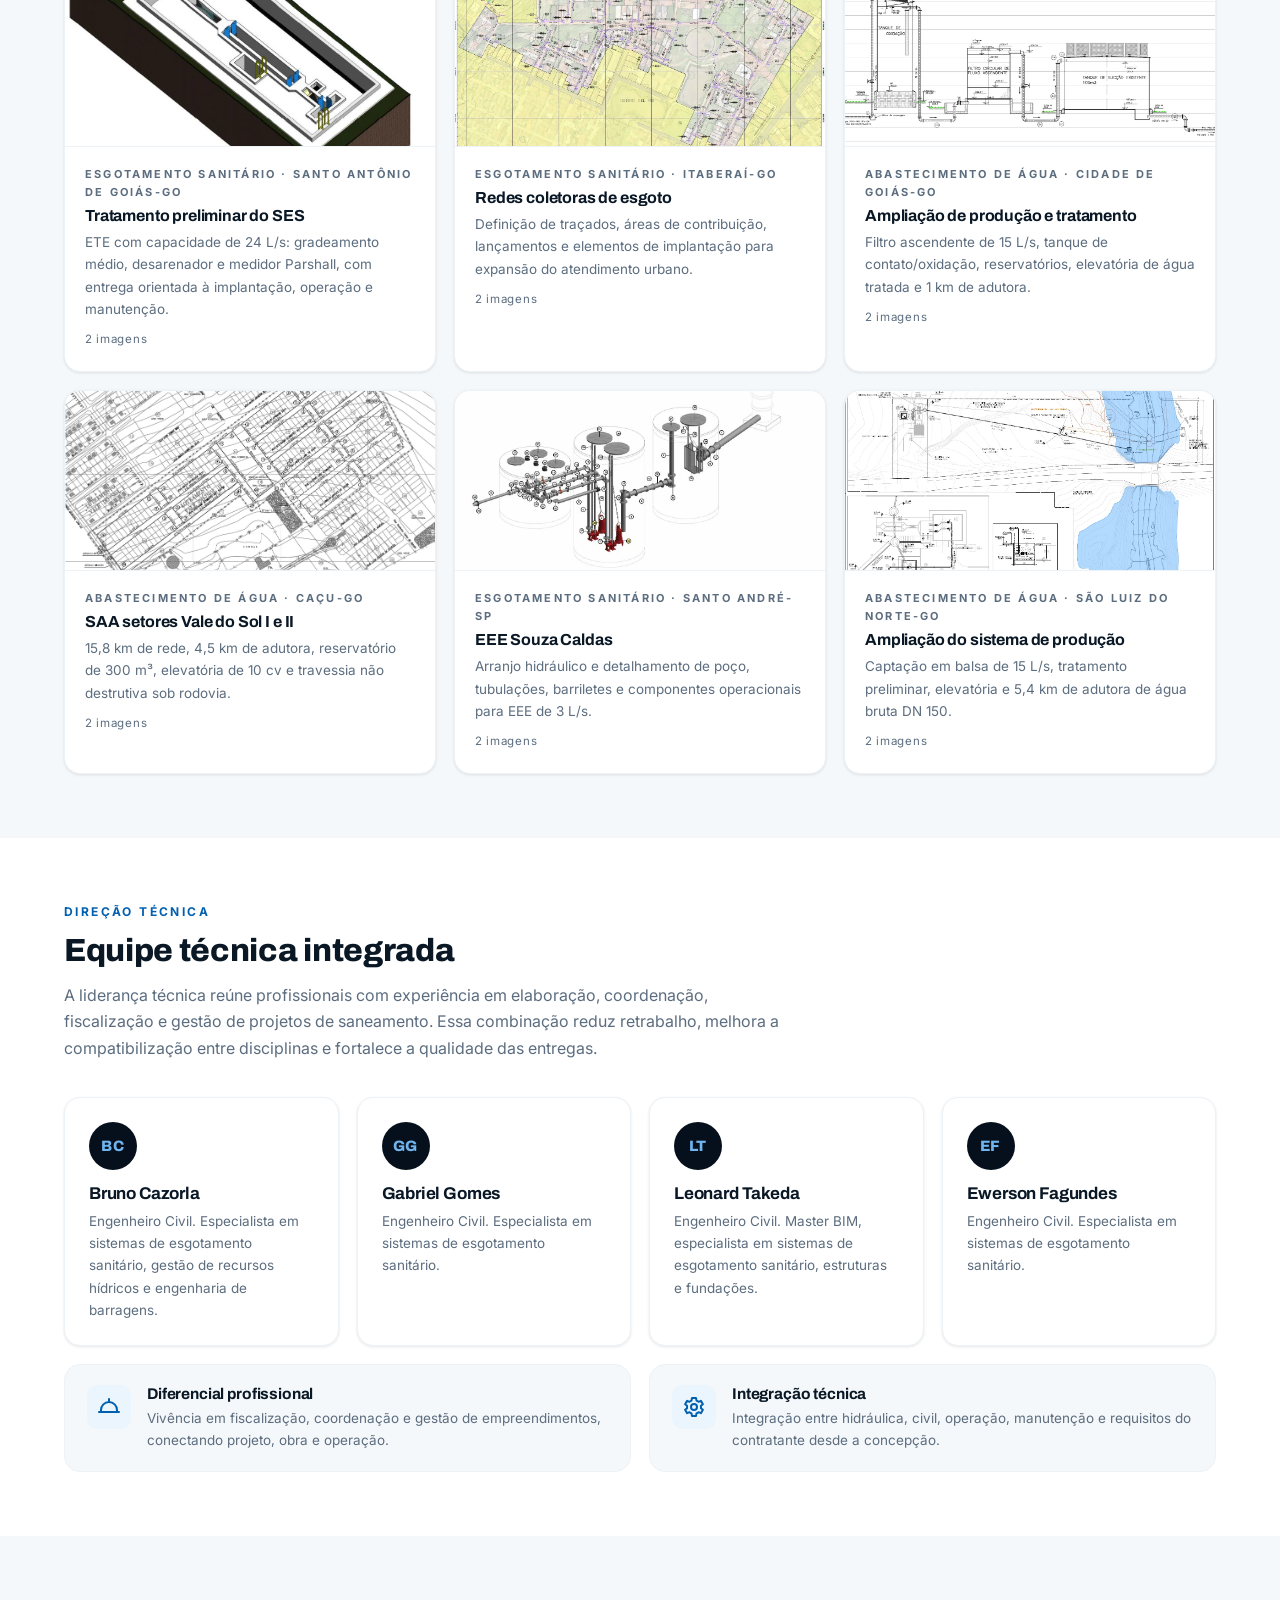
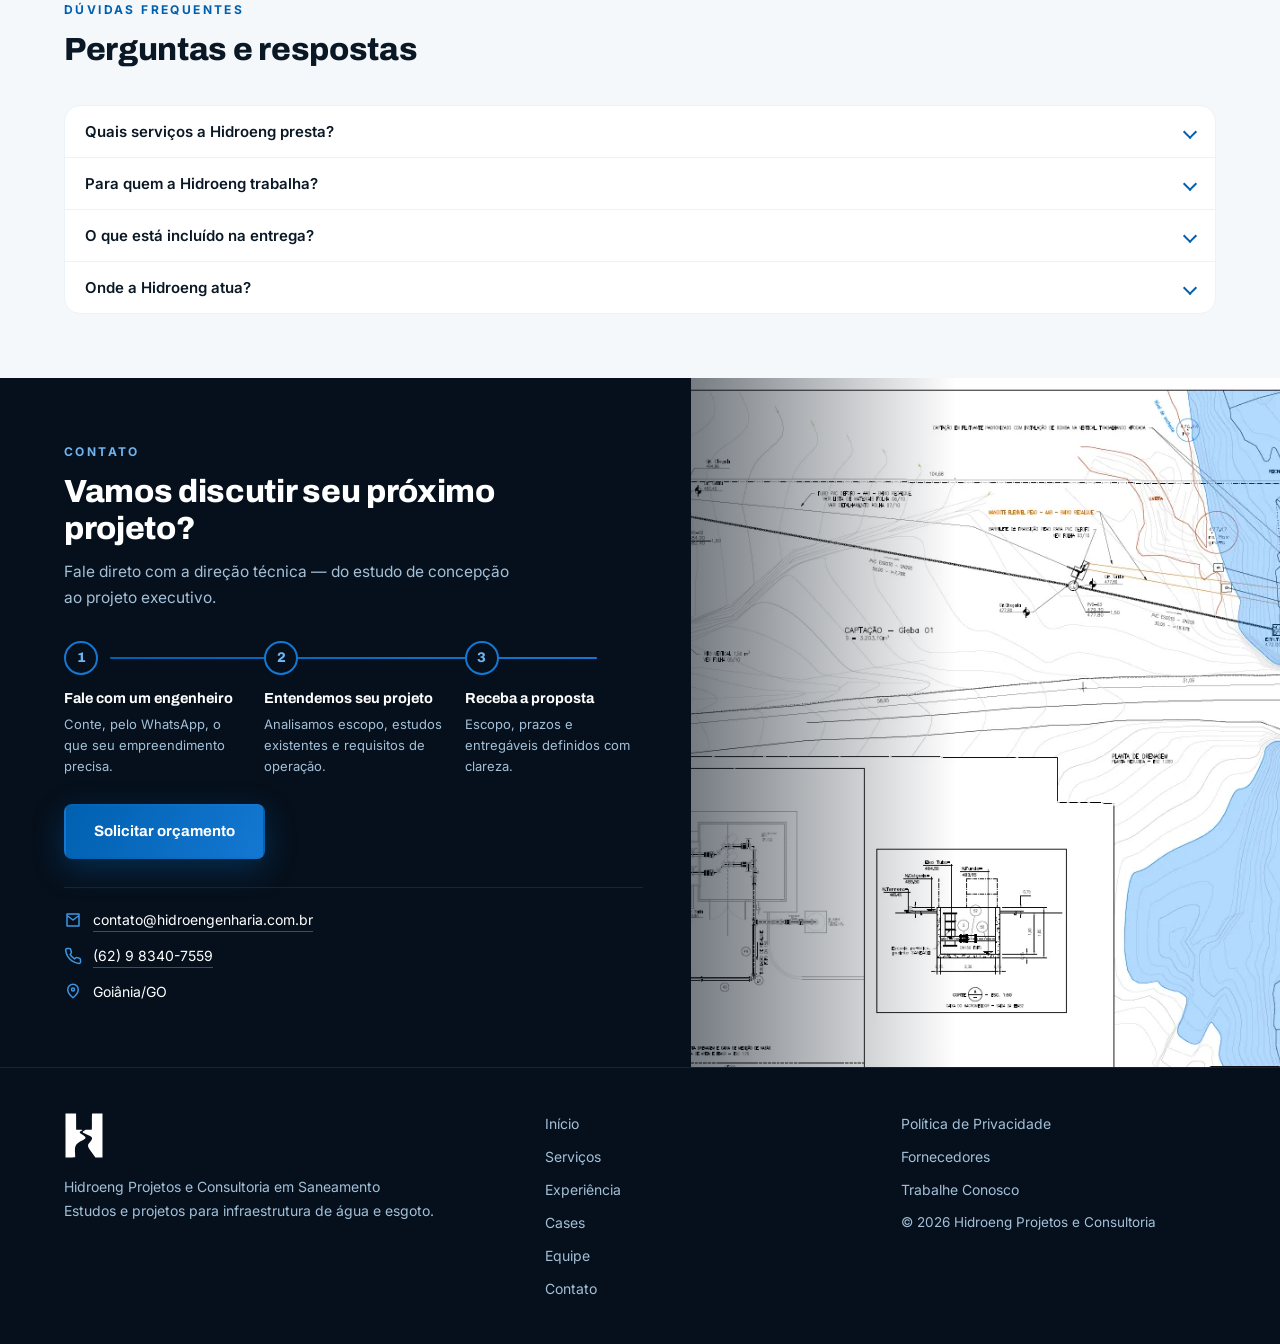
==== commit df3b5083: "Implementação de abas para serviços com layout responsivo e conteúdo dinâmico" ====
--- a/Site/index.html
+++ b/Site/index.html
@@ -117,40 +117,73 @@
       <h2>Da concepção ao projeto executivo, cobrimos o ciclo completo de água e esgoto</h2>
       <p class="lede">A atuação técnica combina hidráulica, implantação civil e requisitos operacionais para entregar projetos claros, compatíveis e prontos para contratação de obras.</p>
     </div>
-    <div class="svc-list">
-      <article class="svc" data-reveal>
-        <div class="svc-body">
-          <span class="svc-n" aria-hidden="true">01</span>
-          <div class="svc-ico" aria-hidden="true"><svg width="28" height="28" viewBox="0 0 24 24" fill="none" stroke="currentColor" stroke-width="2" stroke-linecap="round" stroke-linejoin="round"><path d="M12 2.7C9 7 5.5 10.4 5.5 14.2a6.5 6.5 0 0 0 13 0C18.5 10.4 15 7 12 2.7z"/></svg></div>
-          <div>
-          <h3>Sistemas de abastecimento de água</h3>
+    <div class="svc-tabs" data-reveal>
+      <h3 class="svc-tab-h">
+        <button type="button" class="svc-tab is-active" id="svc-tab-1" aria-controls="svc-panel-1" aria-expanded="true">
+          <span class="svc-tab-n" aria-hidden="true">01</span>
+          <span class="svc-tab-ico" aria-hidden="true"><svg width="22" height="22" viewBox="0 0 24 24" fill="none" stroke="currentColor" stroke-width="2" stroke-linecap="round" stroke-linejoin="round"><path d="M12 2.7C9 7 5.5 10.4 5.5 14.2a6.5 6.5 0 0 0 13 0C18.5 10.4 15 7 12 2.7z"/></svg></span>
+          <span class="svc-tab-txt"><span class="svc-tab-title">Sistemas de abastecimento de água</span><span class="svc-tab-sub">Da captação à rede de distribuição</span></span>
+          <span class="svc-tab-arrow" aria-hidden="true"><svg width="18" height="18" viewBox="0 0 24 24" fill="none" stroke="currentColor" stroke-width="2.2" stroke-linecap="round" stroke-linejoin="round"><path d="M6 9l6 6 6-6"/></svg></span>
+        </button>
+      </h3>
+      <div class="svc-panel is-active" id="svc-panel-1" role="region" aria-labelledby="svc-tab-1">
+        <figure class="svc-shot"><img src="assets/img/svc-agua.webp" alt="Vista aérea de decantadores e reservatórios de uma estação de tratamento de água" loading="lazy" width="1000" height="562"></figure>
+        <div class="svc-panel-body">
           <p>Captações, adutoras, reservatórios, elevatórias, tratamento de água, redes de distribuição e estudos hidráulicos/hidrológicos.</p>
-        </div>
-        </div>
-        <figure class="svc-media"><img src="assets/img/svc-agua.webp" alt="Vista aérea de decantadores e reservatórios de uma estação de tratamento de água" loading="lazy"></figure>
-      </article>
-      <article class="svc" data-reveal>
-        <div class="svc-body">
-          <span class="svc-n" aria-hidden="true">02</span>
-          <div class="svc-ico" aria-hidden="true"><svg width="28" height="28" viewBox="0 0 24 24" fill="none" stroke="currentColor" stroke-width="2" stroke-linecap="round" stroke-linejoin="round"><path d="M3 9h8a4 4 0 0 1 4 4v8M3 5h8a8 8 0 0 1 8 8v8"/></svg></div>
-          <div>
-          <h3>Sistemas de esgotamento sanitário</h3>
+          <ul class="svc-items">
+            <li>Captações</li>
+            <li>Adutoras de água bruta e tratada</li>
+            <li>Reservatórios</li>
+            <li>Estações elevatórias</li>
+            <li>Estações de tratamento de água (ETA)</li>
+            <li>Redes de distribuição</li>
+            <li>Estudos hidráulicos e hidrológicos</li>
+          </ul>
+        </div>
+      </div>
+      <h3 class="svc-tab-h">
+        <button type="button" class="svc-tab" id="svc-tab-2" aria-controls="svc-panel-2" aria-expanded="false">
+          <span class="svc-tab-n" aria-hidden="true">02</span>
+          <span class="svc-tab-ico" aria-hidden="true"><svg width="22" height="22" viewBox="0 0 24 24" fill="none" stroke="currentColor" stroke-width="2" stroke-linecap="round" stroke-linejoin="round"><path d="M3 9h8a4 4 0 0 1 4 4v8M3 5h8a8 8 0 0 1 8 8v8"/></svg></span>
+          <span class="svc-tab-txt"><span class="svc-tab-title">Sistemas de esgotamento sanitário</span><span class="svc-tab-sub">Da rede coletora à estação de tratamento</span></span>
+          <span class="svc-tab-arrow" aria-hidden="true"><svg width="18" height="18" viewBox="0 0 24 24" fill="none" stroke="currentColor" stroke-width="2.2" stroke-linecap="round" stroke-linejoin="round"><path d="M6 9l6 6 6-6"/></svg></span>
+        </button>
+      </h3>
+      <div class="svc-panel" id="svc-panel-2" role="region" aria-labelledby="svc-tab-2">
+        <figure class="svc-shot"><img src="assets/img/svc-esgoto.webp" alt="Vista aérea de decantadores em estação de tratamento de esgoto" loading="lazy" width="1000" height="562"></figure>
+        <div class="svc-panel-body">
           <p>Redes coletoras, interceptores, sifões invertidos, elevatórias, linhas de recalque e estações de tratamento de esgoto.</p>
-        </div>
-        </div>
-        <figure class="svc-media"><img src="assets/img/svc-esgoto.webp" alt="Vista aérea de decantadores em estação de tratamento de esgoto" loading="lazy"></figure>
-      </article>
-      <article class="svc" data-reveal>
-        <div class="svc-body">
-          <span class="svc-n" aria-hidden="true">03</span>
-          <div class="svc-ico" aria-hidden="true"><svg width="28" height="28" viewBox="0 0 24 24" fill="none" stroke="currentColor" stroke-width="2" stroke-linecap="round" stroke-linejoin="round"><path d="M9 3v6l-5 9a2 2 0 0 0 1.8 3h12.4A2 2 0 0 0 20 18l-5-9V3M7 3h10"/></svg></div>
-          <div>
-          <h3>Estudos técnicos especializados</h3>
+          <ul class="svc-items">
+            <li>Redes coletoras</li>
+            <li>Interceptores</li>
+            <li>Sifões invertidos</li>
+            <li>Estações elevatórias</li>
+            <li>Linhas de recalque</li>
+            <li>Estações de tratamento de esgoto (ETE)</li>
+          </ul>
+        </div>
+      </div>
+      <h3 class="svc-tab-h">
+        <button type="button" class="svc-tab" id="svc-tab-3" aria-controls="svc-panel-3" aria-expanded="false">
+          <span class="svc-tab-n" aria-hidden="true">03</span>
+          <span class="svc-tab-ico" aria-hidden="true"><svg width="22" height="22" viewBox="0 0 24 24" fill="none" stroke="currentColor" stroke-width="2" stroke-linecap="round" stroke-linejoin="round"><path d="M9 3v6l-5 9a2 2 0 0 0 1.8 3h12.4A2 2 0 0 0 20 18l-5-9V3M7 3h10"/></svg></span>
+          <span class="svc-tab-txt"><span class="svc-tab-title">Estudos técnicos especializados</span><span class="svc-tab-sub">Concepção, hidrologia e modelagem</span></span>
+          <span class="svc-tab-arrow" aria-hidden="true"><svg width="18" height="18" viewBox="0 0 24 24" fill="none" stroke="currentColor" stroke-width="2.2" stroke-linecap="round" stroke-linejoin="round"><path d="M6 9l6 6 6-6"/></svg></span>
+        </button>
+      </h3>
+      <div class="svc-panel" id="svc-panel-3" role="region" aria-labelledby="svc-tab-3">
+        <figure class="svc-shot"><img src="assets/img/svc-estudos.webp" alt="Barragem com reservatório de regularização em vale" loading="lazy" width="1000" height="562"></figure>
+        <div class="svc-panel-body">
           <p>Concepções técnicas, estudos hidrológicos, transientes hidráulicos, autodepuração de corpo receptor e modelagem hidráulica.</p>
-        </div>
-        </div>
-        <figure class="svc-media"><img src="assets/img/svc-estudos.webp" alt="Barragem com reservatório de regularização em vale" loading="lazy"></figure>
-      </article>
+          <ul class="svc-items">
+            <li>Concepções técnicas</li>
+            <li>Estudos hidrológicos</li>
+            <li>Transientes hidráulicos</li>
+            <li>Autodepuração de corpo receptor</li>
+            <li>Modelagem hidráulica</li>
+          </ul>
+        </div>
+      </div>
     </div>
     <div class="result-band" data-reveal>
       <svg width="28" height="28" viewBox="0 0 24 24" fill="none" stroke="currentColor" stroke-width="2" stroke-linecap="round" stroke-linejoin="round" aria-hidden="true"><path d="M20 6L9 17l-5-5"/></svg>
--- a/Site/css/styles.css
+++ b/Site/css/styles.css
@@ -109,19 +109,58 @@
 .fcard h3{font-size:17px;margin-bottom:6px}
 .fcard p{font-size:14px;color:var(--gray-500)}
 
-/* ---------- Serviços ---------- */
-.svc-list{display:grid;gap:18px}
-.svc{display:grid;grid-template-columns:1.15fr minmax(280px,.85fr);background:#fff;border:1px solid var(--gray-100);border-radius:var(--radius-lg);padding:0;overflow:hidden;box-shadow:var(--shadow-sm);transition:transform var(--t-base),box-shadow var(--t-base)}
-.svc-body{display:flex;gap:20px;align-items:flex-start;padding:26px 28px}
-.svc:hover{transform:translateY(-3px);box-shadow:var(--shadow-md)}
-.svc-n{font-family:var(--font-display);font-weight:800;font-size:13.5px;color:var(--blue-600);border:2px solid var(--blue-100);border-radius:9px;padding:6px 10px;flex:none}
-.svc-ico{color:var(--blue-600);flex:none;margin-top:4px}
-.svc-body>div{flex:1;min-width:220px}
-.svc-media{width:100%;height:100%;min-height:210px;margin:0;border-radius:0;overflow:hidden}
-.svc-media img{width:100%;height:100%;object-fit:cover;transition:transform .6s var(--e-reveal)}
-.svc:hover .svc-media img{transform:scale(1.05)}
-.svc h3{font-size:17.5px;margin-bottom:5px}
-.svc p{color:var(--gray-500);font-size:14px}
+/* ---------- Serviços (abas / sanfona) ---------- */
+/* Base = empilhado. Sem JS, os 3 painéis ficam abertos. */
+.svc-tabs{display:grid;gap:12px}
+.svc-tab-h{font-family:var(--font-body);font-size:inherit;font-weight:400;line-height:inherit;letter-spacing:normal}
+.svc-tab{position:relative;width:100%;display:flex;align-items:center;gap:14px;text-align:left;font:inherit;color:inherit;background:transparent;border:1px solid var(--gray-100);border-radius:var(--radius-lg);padding:16px 18px;cursor:pointer;overflow:hidden;transition:background var(--t-base),border-color var(--t-base),box-shadow var(--t-base)}
+.svc-tab::before{content:"";position:absolute;left:0;top:14px;bottom:14px;width:3px;border-radius:0 3px 3px 0;background:var(--blue-600);opacity:0;transition:opacity var(--t-base)}
+.svc-tab:hover{background:#fff;border-color:var(--blue-100)}
+.svc-tab.is-active{background:#fff;border-color:var(--blue-100);box-shadow:var(--shadow-md)}
+.svc-tab.is-active::before{opacity:1}
+.svc-tab-n{flex:none;font-family:var(--font-display);font-weight:800;font-size:12.5px;letter-spacing:.06em;color:var(--gray-300);transition:color var(--t-base)}
+.svc-tab.is-active .svc-tab-n{color:var(--blue-600)}
+.svc-tab-ico{flex:none;width:42px;height:42px;border-radius:12px;display:flex;align-items:center;justify-content:center;background:var(--gray-100);color:var(--gray-500);transition:background var(--t-base),color var(--t-base)}
+.svc-tab:hover .svc-tab-ico{background:var(--blue-50);color:var(--blue-500)}
+.svc-tab.is-active .svc-tab-ico{background:var(--blue-50);color:var(--blue-600)}
+.svc-tab-txt{flex:1;min-width:0}
+.svc-tab-title{display:block;font-family:var(--font-display);font-weight:700;font-size:16px;line-height:1.25;letter-spacing:-.01em;color:var(--ink);transition:color var(--t-base)}
+.svc-tab.is-active .svc-tab-title{color:var(--blue-700)}
+.svc-tab-sub{display:block;margin-top:3px;font-size:12.5px;line-height:1.4;color:var(--gray-500)}
+.svc-tab-arrow{flex:none;display:flex;color:var(--gray-300);transition:transform var(--t-base),color var(--t-base)}
+.svc-tab.is-active .svc-tab-arrow{color:var(--blue-600);transform:rotate(180deg)}
+
+.svc-panel{background:#fff;border:1px solid var(--gray-100);border-radius:var(--radius-lg);overflow:hidden;box-shadow:var(--shadow-sm)}
+.svc-shot{margin:0;aspect-ratio:16/9;overflow:hidden;background:var(--gray-100)}
+.svc-shot img{width:100%;height:100%;object-fit:cover}
+#svc-panel-3 .svc-shot img{object-position:center 46%}
+.svc-panel-body{padding:22px 26px 26px}
+.svc-panel-body>p{font-size:14.5px;color:var(--gray-500);max-width:64ch}
+.svc-items{list-style:none;margin-top:18px;padding:0;display:grid;grid-template-columns:repeat(2,minmax(0,1fr));gap:9px 22px}
+.svc-items li{position:relative;padding-left:22px;font-size:14px;line-height:1.5;color:var(--gray-700)}
+.svc-items li::before{content:"";position:absolute;left:2px;top:.55em;width:7px;height:7px;border-radius:50%;border:2px solid var(--blue-400)}
+
+/* Com JS: sanfona de seleção única (só o ativo aberto) */
+html.js .svc-panel:not(.is-active){display:none}
+
+/* Com JS + desktop: vira painel de abas em 2 colunas */
+@media (min-width:901px){
+  html.js .svc-tabs{grid-template-columns:minmax(0,350px) minmax(0,1fr);grid-template-rows:auto auto auto 1fr;gap:12px 24px}
+  html.js .svc-tab-h{grid-column:1}
+  html.js .svc-tab-h:nth-of-type(1){grid-row:1}
+  html.js .svc-tab-h:nth-of-type(2){grid-row:2}
+  html.js .svc-tab-h:nth-of-type(3){grid-row:3}
+  html.js .svc-tab{padding:18px}
+  html.js .svc-tab-arrow{transform:rotate(-90deg);opacity:0}
+  html.js .svc-tab.is-active .svc-tab-arrow{transform:rotate(-90deg);opacity:1}
+  /* Painéis empilhados na mesma célula: altura estável, sem salto ao trocar */
+  html.js .svc-panel{grid-column:2;grid-row:1/5}
+  html.js .svc-panel:not(.is-active){display:block;visibility:hidden;opacity:0;pointer-events:none}
+  html.js .svc-panel.is-active{visibility:visible;opacity:1}
+}
+@media (prefers-reduced-motion: no-preference){
+  html.js .svc-panel{transition:opacity .32s var(--e-reveal)}
+}
 .result-band{margin-top:26px;display:flex;align-items:center;gap:18px;flex-wrap:wrap;background:var(--navy-950);color:#fff;border-radius:var(--radius-lg);padding:20px 24px}
 .result-band svg{color:var(--blue-400);flex:none}
 .result-band p{flex:1;min-width:260px;font-size:15px;color:var(--navy-100)}
@@ -283,9 +322,10 @@
   .hero-inner{padding-top:112px}
   .hero-actions .btn{width:100%}
   .footer-inner{grid-template-columns:1fr}
-  .svc{grid-template-columns:1fr}
-  .svc-media{min-height:0;height:190px;order:-1}
-  .svc-body{flex-wrap:wrap;padding:20px 22px}
+  .svc-items{grid-template-columns:1fr}
+  .svc-panel-body{padding:20px 22px 22px}
+  .svc-tab{padding:14px}
+  .svc-tab-ico{width:38px;height:38px}
   .result-band{flex-direction:column;align-items:flex-start}
   .result-band .btn{width:100%}
   .howto-row{grid-template-columns:1fr;gap:20px}
